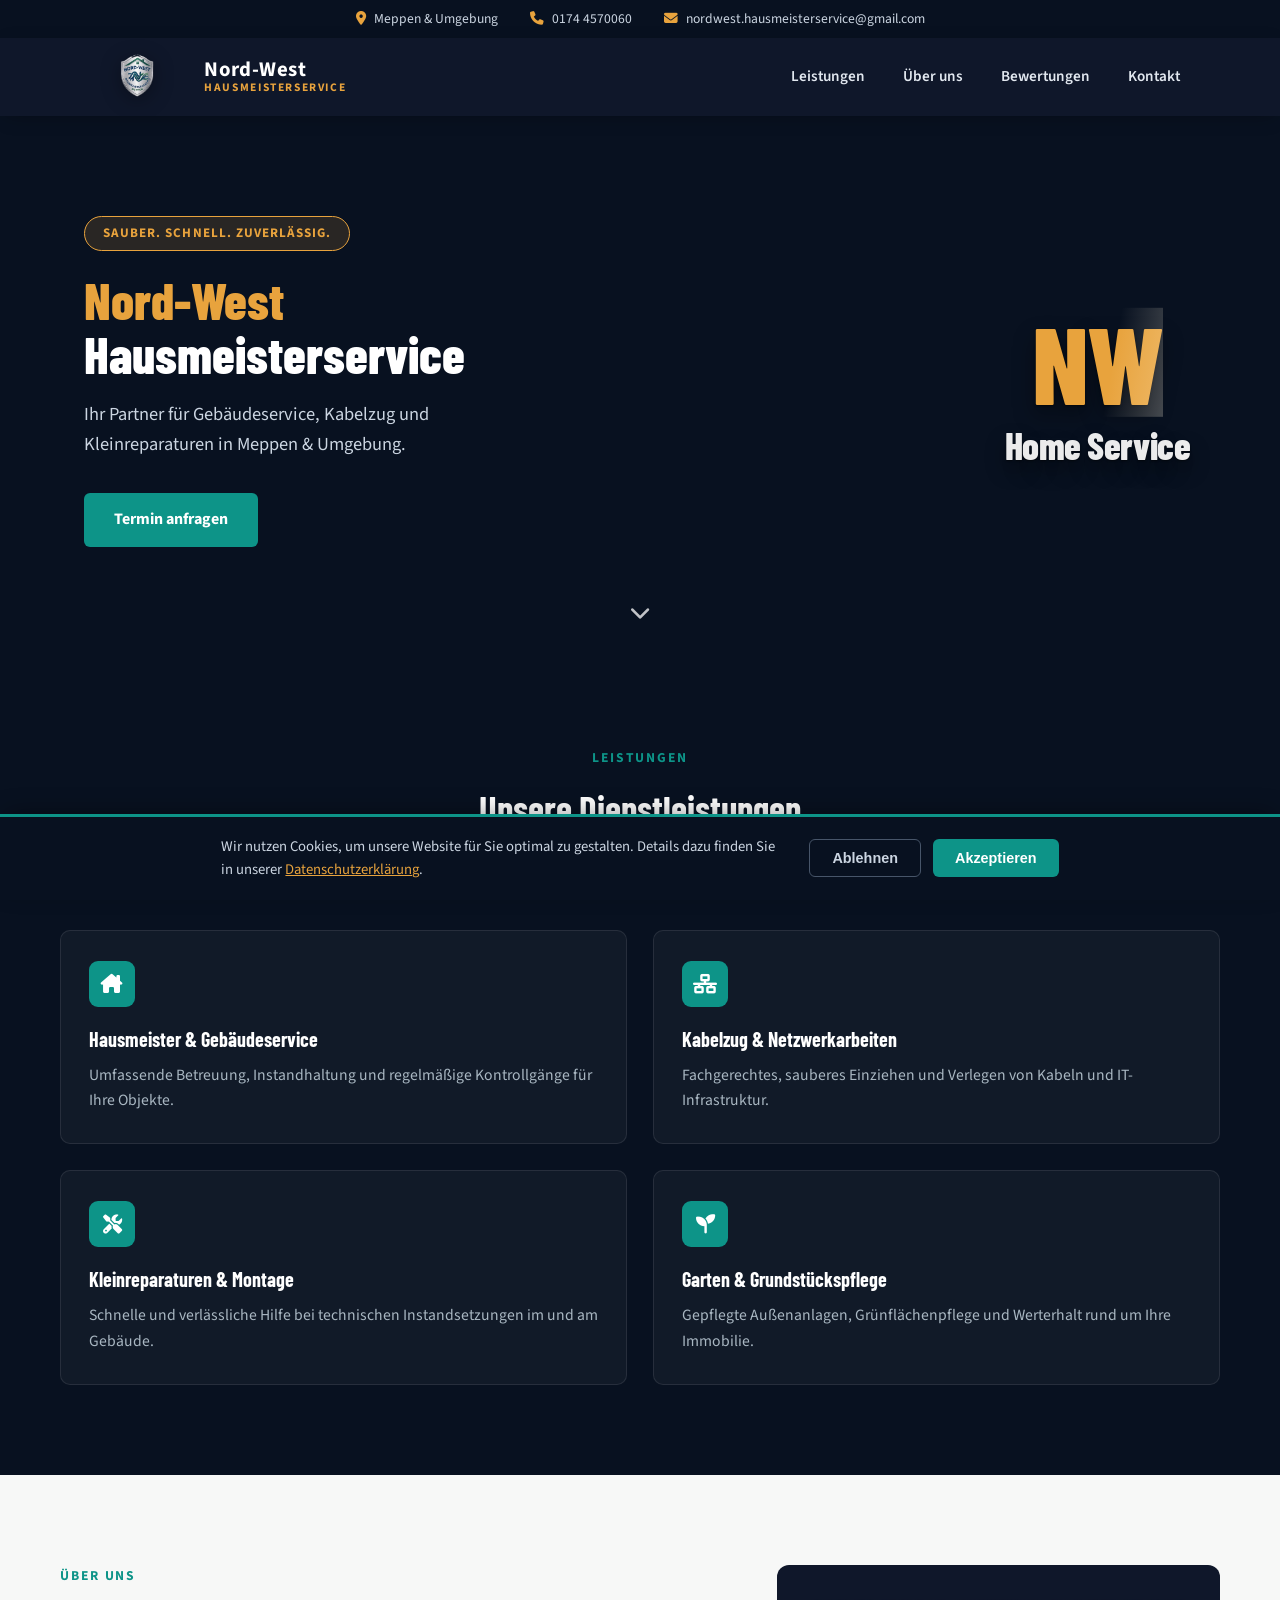
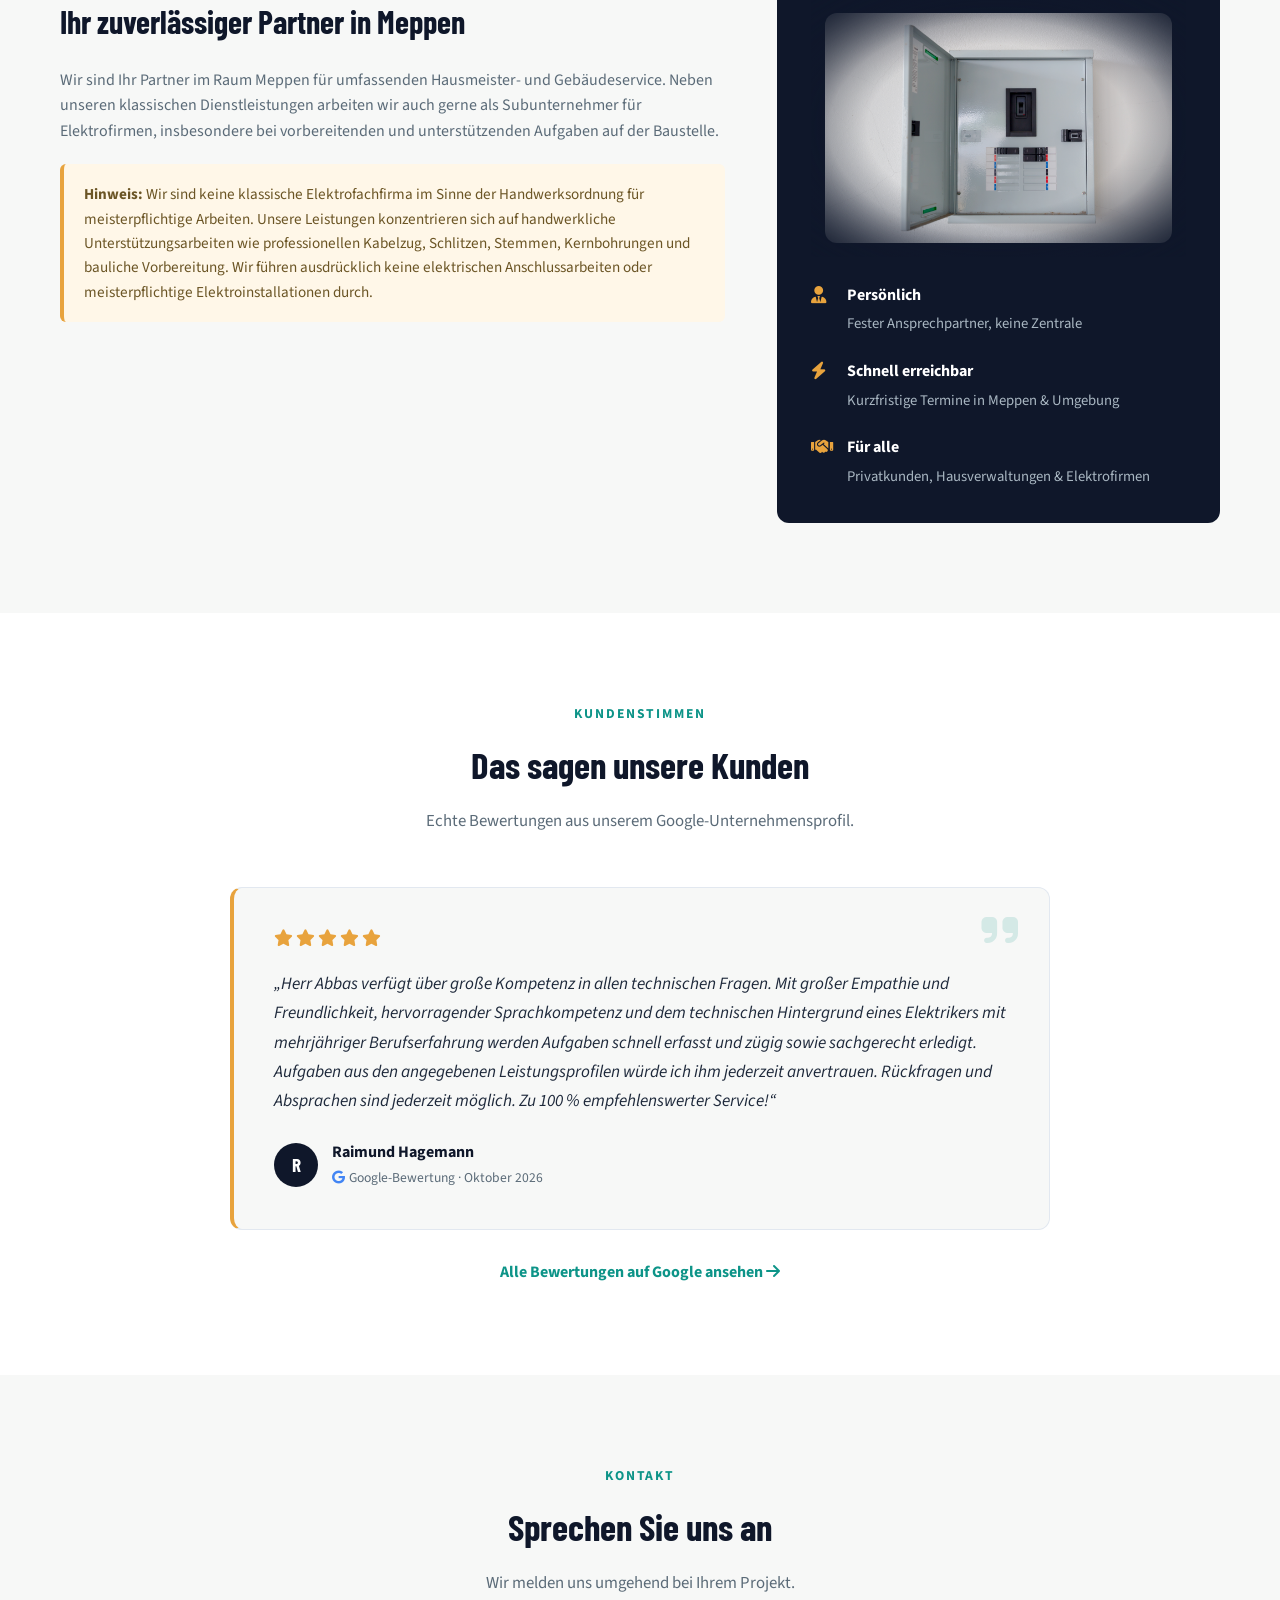
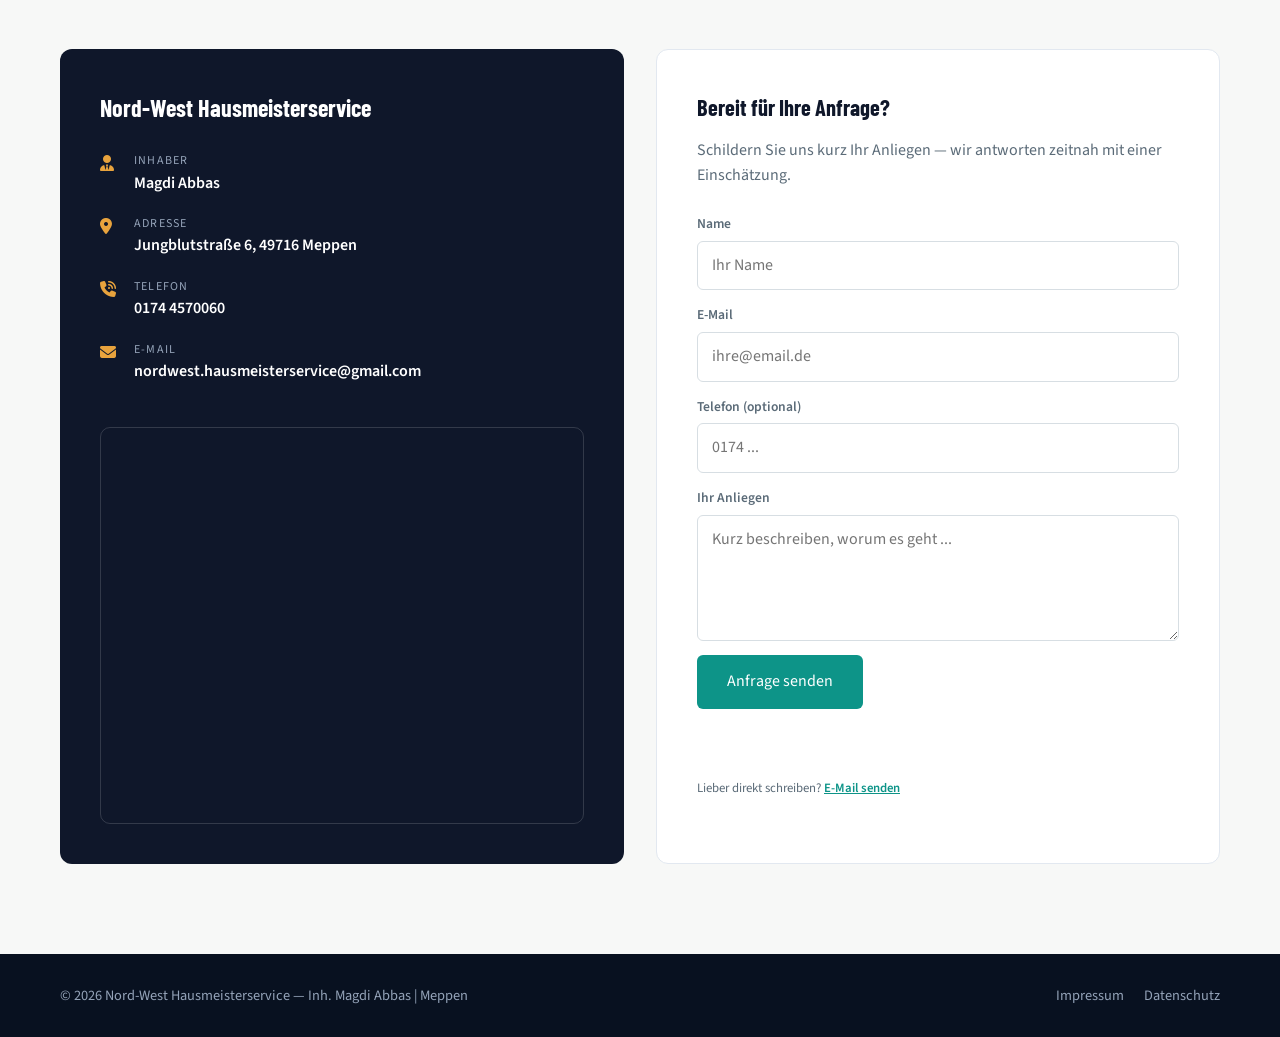
==== index.html @ 17835b9d "Bewertungen-Abschnitt mit Google-Bewertung von Raimund Hagemann" ====
<!DOCTYPE html>
<html lang="de">
<head>
<meta charset="UTF-8">
<meta name="viewport" content="width=device-width, initial-scale=1.0">
<title>Nord-West Hausmeisterservice Meppen</title>
<link rel="preconnect" href="https://fonts.googleapis.com">
<link rel="preconnect" href="https://fonts.gstatic.com" crossorigin>
<link href="https://fonts.googleapis.com/css2?family=Barlow+Condensed:wght@600;700;800&family=Source+Sans+3:wght@400;500;600;700&family=Poppins:wght@700;800;900&display=swap" rel="stylesheet">
<link rel="stylesheet" href="https://cdnjs.cloudflare.com/ajax/libs/font-awesome/6.4.0/css/all.min.css">
<style>
  :root{
    --navy:#0f172a;
    --navy-deep:#081120;
    --teal:#0d9488;
    --teal-dark:#0b6b62;
    --amber:#e8a33d;
    --steel:#cbd5e1;
    --bg:#f7f8f7;
    --paper:#ffffff;
    --ink:#1e293b;
    --ink-soft:#5b6b78;
  }
  *{box-sizing:border-box;margin:0;padding:0;}
  html{scroll-behavior:smooth;}
  body{
    font-family:'Source Sans 3', sans-serif;
    color:var(--ink);
    background:var(--bg);
    line-height:1.6;
  }
  a{color:inherit;}
  h1,h2,h3{font-family:'Barlow Condensed', sans-serif;}

  /* ---- utility bar ---- */
  .util-bar{
    background:var(--navy-deep);color:#cbd5e1;
    font-size:.85rem;
  }
  .util-wrap{
    max-width:1160px;margin:0 auto;padding:8px 24px;
    display:flex;justify-content:center;gap:32px;flex-wrap:wrap;
  }
  .util-wrap span{display:flex;align-items:center;gap:8px;}
  .util-wrap i{color:var(--amber);}

  /* ---- header ---- */
  header{
    position:sticky;top:0;z-index:100;
    background:var(--navy);
    box-shadow:0 4px 18px -6px rgba(0,0,0,.35);
  }
  .nav-wrap{
    max-width:1160px;margin:0 auto;padding:10px 24px;
    display:flex;align-items:center;justify-content:space-between;gap:20px;
  }
  .brand{display:flex;align-items:center;gap:14px;text-decoration:none;perspective:400px;}
  .brand img{
    height:58px;width:auto;
    transition:transform .35s ease, filter .35s ease;
    filter:drop-shadow(0 4px 10px rgba(0,0,0,.35));
  }
  .brand:hover img{
    transform:rotateY(-18deg) rotateX(6deg) scale(1.06);
    filter:drop-shadow(4px 10px 14px rgba(0,0,0,.45));
  }
  @media (prefers-reduced-motion: reduce){
    .brand:hover img{ transform:none; }
  }
  .brand-title{
    font-size:1.3rem;font-weight:700;color:#fff;letter-spacing:.02em;line-height:1.1;
  }
  .brand-title small{display:block;font-size:.72rem;color:var(--amber);font-weight:700;letter-spacing:.14em;text-transform:uppercase;}
  nav ul{list-style:none;display:flex;gap:6px;}
  nav a{
    font-size:.95rem;font-weight:600;color:#e2e8f0;text-decoration:none;
    padding:9px 16px;border-radius:6px;transition:background .15s ease,color .15s ease;
  }
  nav a:hover{background:rgba(255,255,255,.08);color:var(--amber);}
  .nav-cta{
    background:var(--teal);color:#fff;padding:10px 20px;border-radius:6px;
    font-weight:700;font-size:.9rem;text-decoration:none;white-space:nowrap;
  }
  .nav-cta:hover{background:var(--teal-dark);}
  @media (max-width:820px){ nav ul{display:none;} }

  /* ---- hero ---- */
  .hero{
    position:relative;overflow:hidden;
    color:#fff;
  }
  .hero-bg{position:absolute;inset:0;z-index:0;background:var(--navy-deep);overflow:hidden;}
  .hero-bg img{
    position:absolute;inset:0;width:100%;height:100%;object-fit:cover;
    opacity:0;animation:heroFade 18s infinite ease-in-out, heroZoom 18s infinite ease-in-out;
    filter:saturate(1.05) brightness(.8);
  }
  .hero-bg img:nth-child(1){animation-delay:0s,0s; transform-origin:50% 50%;}
  .hero-bg img:nth-child(2){animation-delay:-6s,-6s; transform-origin:75% 30%;}
  .hero-bg img:nth-child(3){animation-delay:-12s,-12s; transform-origin:25% 70%;}
  @keyframes heroFade{
    0%{opacity:0;}
    6%{opacity:1;}
    32%{opacity:1;}
    40%{opacity:0;}
    100%{opacity:0;}
  }
  @keyframes heroZoom{
    0%{transform:scale(1);}
    100%{transform:scale(1.12);}
  }
  @media (prefers-reduced-motion: reduce){
    .hero-bg img{animation:heroFade 18s infinite ease-in-out;}
  }
  .hero-overlay{
    position:absolute;inset:0;z-index:1;
    background:transparent;
  }


  /* ---- hero decoration: NW / Home Service as solid, always-legible
     glass lettering -- the "glass" reads through a light reflection that
     travels across each word (like sunlight crossing an engraved pane),
     not through transparency of the letters themselves. Motion is a
     gentle sway/float, never a rotation past front-on, so it never goes
     edge-on and unreadable. No panel behind it -- it floats free. ---- */
  .hero-mono{
    position:absolute; z-index:1;
    top:50%; right:7%;
    transform:translateY(-50%);
    pointer-events:none;
    display:flex; flex-direction:column; align-items:center; gap:10px;
    perspective:800px;
  }
  .glass-word{
    position:relative; display:inline-block;
    font-family:'Barlow Condensed', sans-serif; font-weight:800;
    line-height:1; letter-spacing:-.01em;
    animation:heroSway 6.5s ease-in-out infinite;
  }
  .glass-word .base{
    display:block; color:rgba(255,255,255,.92);
    text-shadow:
      0 1px 2px rgba(0,0,0,.5),
      0 10px 20px rgba(0,0,0,.4);
  }
  .glass-word .shine{
    position:absolute; inset:0; margin:0;
    background:linear-gradient(100deg,
      transparent 25%, rgba(255,255,255,.15) 42%,
      #fff 50%, rgba(255,255,255,.15) 58%, transparent 75%);
    background-size:260% 100%;
    -webkit-background-clip:text; background-clip:text;
    color:transparent; -webkit-text-fill-color:transparent;
    -webkit-box-decoration-break:clone;
    animation:heroShine 6s ease-in-out infinite;
  }
  @supports not ((-webkit-background-clip:text) or (background-clip:text)){
    .glass-word .shine{ display:none; }
  }
  .nw{ font-size:6.8rem; }
  .nw{ animation-delay:0s; }
  .nw .shine{ animation-delay:.2s; }
  .nw .base{
    color:var(--amber);
    text-shadow:
      0 1px 2px rgba(0,0,0,.55),
      0 10px 22px rgba(0,0,0,.4);
  }
  .nw .shine{
    background:linear-gradient(100deg,
      transparent 25%, rgba(255,244,220,.25) 42%,
      #fff8ec 50%, rgba(255,244,220,.25) 58%, transparent 75%);
    background-size:260% 100%;
  }
  .words{ display:flex; gap:6px; }
  .word-sm{ font-size:2.35rem; }
  .word-sm:nth-of-type(1){ animation-delay:.9s; }
  .word-sm:nth-of-type(1) .shine{ animation-delay:1.1s; }
  .word-sm:nth-of-type(2){ animation-delay:1.5s; }
  .word-sm:nth-of-type(2) .shine{ animation-delay:1.7s; }

  @keyframes heroShine{
    0%   { background-position:150% 0; }
    38%  { background-position:-50% 0; }
    100% { background-position:-50% 0; }
  }
  @keyframes heroSway{
    0%, 100% { transform:rotateY(-46deg); }
    50%      { transform:rotateY(46deg); }
  }
  @media (prefers-reduced-motion: reduce){
    .glass-word{ animation:none; }
    .glass-word .shine{ animation:none; background-position:20% 0; }
  }
  @media (max-width: 1000px){
    .hero-mono{
      position:static; transform:none;
      width:100%; padding-top:32px;
    }
    .nw{ font-size:3.6rem; }
    .word-sm{ font-size:1.5rem; }
  }
  .hero-wrap{
    max-width:1160px;margin:0 auto;padding:100px 24px 110px;
    position:relative;z-index:2;
  }
  .tagline{
    display:inline-block;background:rgba(232,163,61,.15);border:1px solid var(--amber);
    color:var(--amber);padding:6px 18px;border-radius:30px;
    font-weight:700;font-size:.82rem;letter-spacing:.08em;text-transform:uppercase;margin-bottom:22px;
  }
  .hero h1{
    font-size:3.2rem;font-weight:800;line-height:1.05;max-width:16ch;margin-bottom:20px;
  }
  .hero h1 span{color:var(--amber);}
  .hero p{
    font-size:1.15rem;color:#cbd5e1;max-width:46ch;margin-bottom:34px;
  }
  .btn{
    display:inline-block;padding:14px 30px;border-radius:6px;font-weight:700;
    text-decoration:none;font-size:1rem;background:var(--teal);color:#fff;
    transition:transform .15s ease, background .15s ease;
  }
  .btn:hover{background:var(--teal-dark);transform:translateY(-1px);}

  /* ---- hero entrance animation ---- */
  @keyframes heroFadeUp{
    from{opacity:0; transform:translateY(18px);}
    to{opacity:1; transform:translateY(0);}
  }
  .hero-wrap .tagline{animation:heroFadeUp .7s ease both;}
  .hero-wrap h1{animation:heroFadeUp .7s .12s ease both;}
  .hero-wrap p{animation:heroFadeUp .7s .24s ease both;}
  .hero-wrap .btn{animation:heroFadeUp .7s .36s ease both;}

  /* ---- hero scroll cue ---- */
  .scroll-cue{
    position:absolute; left:50%; bottom:26px; transform:translateX(-50%);
    z-index:2; color:#fff; opacity:.75; font-size:1.3rem;
    animation:heroScrollBounce 2.2s ease-in-out infinite;
  }
  .scroll-cue:hover{opacity:1;}
  @keyframes heroScrollBounce{
    0%,100%{transform:translate(-50%,0);}
    50%{transform:translate(-50%,8px);}
  }
  @media (prefers-reduced-motion: reduce){
    .hero-wrap .tagline, .hero-wrap h1, .hero-wrap p, .hero-wrap .btn{animation:none;}
    .scroll-cue{animation:none;}
  }

  /* ---- section shell ---- */
  section{padding:90px 24px;}
  .section-wrap{max-width:1160px;margin:0 auto;}
  .section-head{max-width:640px;margin:0 auto 52px;text-align:center;}
  .kicker{color:var(--teal);font-weight:700;font-size:.85rem;letter-spacing:.14em;text-transform:uppercase;margin-bottom:10px;}
  .section-head h2{font-size:2.3rem;font-weight:700;color:var(--navy);}
  .section-head p{color:var(--ink-soft);margin-top:14px;font-size:1.05rem;}

  /* ---- services ---- */
  .services{background:var(--navy-deep);color:#fff;}
  .services .section-head h2{color:#fff;}
  .services .section-head p{color:#a9b7c2;}
  .services-grid{display:grid;grid-template-columns:repeat(2,1fr);gap:26px;}
  @media (max-width:760px){.services-grid{grid-template-columns:1fr;}}
  .service-card{
    background:rgba(255,255,255,.04);border:1px solid rgba(255,255,255,.09);
    border-radius:10px;padding:30px 28px;
    transition:transform .18s ease, background .18s ease;
  }
  .service-card:hover{transform:translateY(-3px);background:rgba(255,255,255,.07);}
  .service-card .icon{
    width:46px;height:46px;border-radius:9px;background:var(--teal);
    display:flex;align-items:center;justify-content:center;color:#fff;font-size:1.2rem;margin-bottom:16px;
  }
  .service-card h3{font-size:1.25rem;font-weight:700;margin-bottom:8px;color:#fff;}
  .service-card p{color:#a9b7c2;font-size:.98rem;}

  /* ---- about ---- */
  .about-wrap{
    display:grid;grid-template-columns:1.2fr .8fr;gap:52px;align-items:start;
  }
  @media (max-width:820px){.about-wrap{grid-template-columns:1fr;}}
  .about-wrap h2{font-size:2rem;color:var(--navy);font-weight:700;margin-bottom:20px;}
  .about-wrap p{color:var(--ink-soft);margin-bottom:16px;}
  .about-wrap .note{
    background:#fff7e8;border-left:4px solid var(--amber);border-radius:6px;
    padding:18px 20px;font-size:.95rem;color:#6b5525;margin-top:20px;
  }
  .about-side{
    background:var(--navy);color:#fff;border-radius:12px;padding:34px;
  }
  .about-video-wrap{
    position:relative;overflow:hidden;margin-bottom:26px;
    padding:14px;
    -webkit-mask-image:radial-gradient(ellipse 78% 72% at center, black 58%, transparent 100%);
    mask-image:radial-gradient(ellipse 78% 72% at center, black 58%, transparent 100%);
  }
  .about-video-wrap video{
    display:block;width:100%;height:auto;max-height:420px;object-fit:cover;
    filter:saturate(1.05) brightness(.92);
    border-radius:12px;
  }
  .about-video-wrap::after{
    content:"";position:absolute;inset:0;
    background:radial-gradient(ellipse 78% 72% at center, transparent 45%, var(--navy) 100%);
    pointer-events:none;
  }
  .about-side .row{display:flex;gap:14px;margin-bottom:22px;align-items:flex-start;}
  .about-side .row:last-child{margin-bottom:0;}
  .about-side .row i{color:var(--amber);font-size:1.1rem;margin-top:3px;width:22px;}
  .about-side .row strong{display:block;color:#fff;margin-bottom:3px;}
  .about-side .row span{color:#a9b7c2;font-size:.92rem;}


  /* ---- reviews ---- */
  .reviews{background:#fff;}
  .review-card{
    max-width:820px;margin:0 auto;background:var(--bg);border:1px solid #e2e8f0;
    border-left:4px solid var(--amber);border-radius:12px;padding:38px 40px;position:relative;
  }
  .review-card .quote-mark{position:absolute;top:22px;right:30px;font-size:2.6rem;color:rgba(13,148,136,.15);}
  .review-stars{color:var(--amber);font-size:1.05rem;letter-spacing:3px;margin-bottom:16px;}
  .review-card blockquote{margin:0;color:var(--ink);font-size:1.08rem;line-height:1.7;font-style:italic;}
  .review-meta{display:flex;align-items:center;gap:14px;margin-top:24px;}
  .review-avatar{
    width:44px;height:44px;border-radius:50%;background:var(--navy);color:#fff;
    display:flex;align-items:center;justify-content:center;font-weight:700;font-family:'Barlow Condensed',sans-serif;font-size:1.2rem;
  }
  .review-meta strong{display:block;color:var(--navy);}
  .review-meta span{font-size:.85rem;color:var(--ink-soft);}
  .review-meta span i{color:#4285f4;margin-right:4px;}
  .reviews-more{text-align:center;margin-top:30px;}
  .reviews-more a{color:var(--teal);font-weight:700;text-decoration:none;}
  .reviews-more a:hover{color:var(--teal-dark);text-decoration:underline;}
  @media (max-width:600px){.review-card{padding:28px 22px;}.review-card blockquote{font-size:1rem;}}

  /* ---- contact ---- */
  .contact{background:var(--bg);}
  .contact-wrap{display:grid;grid-template-columns:1fr 1fr;gap:32px;}
  @media (max-width:820px){.contact-wrap{grid-template-columns:1fr;}}
  .contact-card{background:var(--navy);color:#fff;border-radius:12px;padding:40px;display:flex;flex-direction:column;}
  .contact-card h3{font-size:1.5rem;margin-bottom:24px;}
  .contact-map{
    flex:1;min-height:190px;border-radius:10px;overflow:hidden;
    margin-top:24px;border:1px solid rgba(255,255,255,.15);
  }
  .contact-map iframe{display:block;width:100%;height:100%;min-height:190px;}
  .c-row{display:flex;gap:14px;margin-bottom:18px;align-items:flex-start;}
  .c-row i{color:var(--amber);width:20px;margin-top:4px;}
  .c-row span.k{display:block;font-size:.75rem;color:#94a3b8;text-transform:uppercase;letter-spacing:.1em;}
  .c-row a, .c-row p{color:#fff;text-decoration:none;font-weight:600;}
  .c-row a:hover{color:var(--amber);}
  .cta-card{
    background:#fff;border:1px solid #e2e8f0;border-radius:12px;padding:40px;
    display:flex;flex-direction:column;justify-content:center;
  }
  .cta-card h3{color:var(--navy);font-size:1.4rem;margin-bottom:12px;}
  .cta-card p{color:var(--ink-soft);margin-bottom:24px;}
  .cta-card .btn{align-self:flex-start;}

  /* ---- contact form ---- */
  .cta-card form{display:flex;flex-direction:column;gap:14px;}
  .hp-field{position:absolute;left:-9999px;top:auto;width:1px;height:1px;overflow:hidden;}
  .form-row{display:flex;flex-direction:column;gap:6px;}
  .form-row label{font-size:.85rem;font-weight:600;color:var(--ink-soft);}
  .form-row input,.form-row textarea{
    font:inherit;padding:11px 14px;border:1px solid #d7dee3;border-radius:6px;
    background:#fff;color:var(--ink);resize:vertical;
    transition:border-color .15s ease, box-shadow .15s ease;
  }
  .form-row input:focus,.form-row textarea:focus{
    outline:none;border-color:var(--teal);box-shadow:0 0 0 3px rgba(13,148,136,.15);
  }
  .form-row input:invalid:not(:placeholder-shown),
  .form-row textarea:invalid:not(:placeholder-shown){
    border-color:#c96a4f;
  }
  .cta-card button.btn{border:none;cursor:pointer;font:inherit;align-self:flex-start;}
  .cf-status{font-size:.9rem;min-height:1.2em;margin:0;}
  .cf-status.ok{color:var(--teal-dark);font-weight:600;}
  .cf-status.err{color:#b5453a;font-weight:600;}

  footer{background:var(--navy-deep);color:#94a3b8;padding:30px 24px;}
  .footer-wrap{
    max-width:1160px;margin:0 auto;display:flex;justify-content:space-between;
    align-items:center;flex-wrap:wrap;gap:14px;font-size:.9rem;
  }
  .footer-links{display:flex;gap:20px;}
  .footer-links a{color:#94a3b8;text-decoration:none;}
  .footer-links a:hover{color:var(--amber);}

  /* ---- cookie banner ---- */
  #cookie-banner{
    position:fixed;bottom:0;left:0;width:100%;
    background:var(--navy-deep);color:#fff;
    padding:18px 24px;box-sizing:border-box;
    display:flex;justify-content:center;align-items:center;gap:28px;flex-wrap:wrap;
    box-shadow:0 -6px 24px -6px rgba(0,0,0,.4);
    border-top:3px solid var(--teal);
    z-index:9999;
  }
  #cookie-banner p{margin:0;font-size:.92rem;max-width:560px;color:#cbd5e1;}
  #cookie-banner p a{color:var(--amber);}
  .cookie-buttons{display:flex;gap:12px;flex-shrink:0;}
  .cookie-btn{padding:10px 22px;border:none;border-radius:6px;cursor:pointer;font-weight:700;font-size:.9rem;transition:background .15s ease;}
  #cookie-accept{background:var(--teal);color:#fff;}
  #cookie-accept:hover{background:var(--teal-dark);}
  #cookie-decline{background:transparent;color:#cbd5e1;border:1px solid #475569;}
  #cookie-decline:hover{background:rgba(255,255,255,.08);}
</style>
</head>
<body>

<div class="util-bar">
  <div class="util-wrap">
    <span><i class="fa-solid fa-location-dot"></i> Meppen &amp; Umgebung</span>
    <span><i class="fa-solid fa-phone"></i> 0174 4570060</span>
    <span><i class="fa-solid fa-envelope"></i> nordwest.hausmeisterservice@gmail.com</span>
  </div>
</div>

<header>
  <div class="nav-wrap">
    <a class="brand" href="#">
      <img src="[data-uri]" alt="Nord-West Hausmeisterservice Logo">
      <div class="brand-title">Nord-West<small>Hausmeisterservice</small></div>
    </a>
    <nav>
      <ul>
        <li><a href="#leistungen">Leistungen</a></li>
        <li><a href="#ueber">Über uns</a></li>
        <li><a href="#bewertungen">Bewertungen</a></li>
        <li><a href="#kontakt">Kontakt</a></li>
      </ul>
    </nav>
  </div>
</header>

<div class="hero">
  <div class="hero-bg">
    <img src="pic2.jpg" alt="">
    <img src="pic3.jpg" alt="">
    <img src="slider2.jpg" alt="">
  </div>
  <div class="hero-overlay"></div>
  <div class="hero-mono" aria-hidden="true">
    <span class="glass-word nw">
      <span class="base">NW</span>
      <span class="shine">NW</span>
    </span>
    <div class="words">
      <span class="glass-word word-sm">
        <span class="base">Home</span>
        <span class="shine">Home</span>
      </span>
      <span class="glass-word word-sm">
        <span class="base">Service</span>
        <span class="shine">Service</span>
      </span>
    </div>
  </div>
  <div class="hero-wrap">
    <div class="tagline">Sauber. Schnell. Zuverlässig.</div>
    <h1><span>Nord-West</span> Hausmeisterservice</h1>
    <p>Ihr Partner für Gebäudeservice, Kabelzug und Kleinreparaturen in Meppen &amp; Umgebung.</p>
    <a class="btn" href="#kontakt">Termin anfragen</a>
  </div>
  <a href="#leistungen" class="scroll-cue" aria-label="Nach unten scrollen"><i class="fa-solid fa-chevron-down"></i></a>
</div>

<section class="services" id="leistungen">
  <div class="section-wrap">
    <div class="section-head">
      <div class="kicker">Leistungen</div>
      <h2>Unsere Dienstleistungen</h2>
      <p>Verlässliche Unterstützung rund um Gebäude, Technik und Außenanlagen.</p>
    </div>
    <div class="services-grid">
      <div class="service-card">
        <div class="icon"><i class="fa-solid fa-house-chimney"></i></div>
        <h3>Hausmeister &amp; Gebäudeservice</h3>
        <p>Umfassende Betreuung, Instandhaltung und regelmäßige Kontrollgänge für Ihre Objekte.</p>
      </div>
      <div class="service-card">
        <div class="icon"><i class="fa-solid fa-network-wired"></i></div>
        <h3>Kabelzug &amp; Netzwerkarbeiten</h3>
        <p>Fachgerechtes, sauberes Einziehen und Verlegen von Kabeln und IT-Infrastruktur.</p>
      </div>
      <div class="service-card">
        <div class="icon"><i class="fa-solid fa-screwdriver-wrench"></i></div>
        <h3>Kleinreparaturen &amp; Montage</h3>
        <p>Schnelle und verlässliche Hilfe bei technischen Instandsetzungen im und am Gebäude.</p>
      </div>
      <div class="service-card">
        <div class="icon"><i class="fa-solid fa-seedling"></i></div>
        <h3>Garten &amp; Grundstückspflege</h3>
        <p>Gepflegte Außenanlagen, Grünflächenpflege und Werterhalt rund um Ihre Immobilie.</p>
      </div>
    </div>
  </div>
</section>

<section id="ueber">
  <div class="section-wrap">
    <div class="about-wrap">
      <div>
        <div class="kicker">Über uns</div>
        <h2>Ihr zuverlässiger Partner in Meppen</h2>
        <p>Wir sind Ihr Partner im Raum Meppen für umfassenden Hausmeister- und Gebäudeservice. Neben unseren klassischen Dienstleistungen arbeiten wir auch gerne als Subunternehmer für Elektrofirmen, insbesondere bei vorbereitenden und unterstützenden Aufgaben auf der Baustelle.</p>
        <div class="note">
          <strong>Hinweis:</strong> Wir sind keine klassische Elektrofachfirma im Sinne der Handwerksordnung für meisterpflichtige Arbeiten. Unsere Leistungen konzentrieren sich auf handwerkliche Unterstützungsarbeiten wie professionellen Kabelzug, Schlitzen, Stemmen, Kernbohrungen und bauliche Vorbereitung. Wir führen ausdrücklich keine elektrischen Anschlussarbeiten oder meisterpflichtige Elektroinstallationen durch.
        </div>
      </div>
      <div class="about-side">
        <div class="about-video-wrap">
          <video autoplay muted loop playsinline poster="pic2.jpg">
            <source src="picture2.mp4" type="video/mp4">
          </video>
        </div>
        <div class="row"><i class="fa-solid fa-user-tie"></i><div><strong>Persönlich</strong><span>Fester Ansprechpartner, keine Zentrale</span></div></div>
        <div class="row"><i class="fa-solid fa-bolt"></i><div><strong>Schnell erreichbar</strong><span>Kurzfristige Termine in Meppen &amp; Umgebung</span></div></div>
        <div class="row"><i class="fa-solid fa-handshake"></i><div><strong>Für alle</strong><span>Privatkunden, Hausverwaltungen &amp; Elektrofirmen</span></div></div>
      </div>
    </div>
  </div>
</section>

<section class="reviews" id="bewertungen">
  <div class="section-wrap">
    <div class="section-head">
      <div class="kicker">Kundenstimmen</div>
      <h2>Das sagen unsere Kunden</h2>
      <p>Echte Bewertungen aus unserem Google-Unternehmensprofil.</p>
    </div>
    <div class="review-card">
      <i class="fa-solid fa-quote-right quote-mark" aria-hidden="true"></i>
      <div class="review-stars" aria-label="5 von 5 Sternen">
        <i class="fa-solid fa-star"></i><i class="fa-solid fa-star"></i><i class="fa-solid fa-star"></i><i class="fa-solid fa-star"></i><i class="fa-solid fa-star"></i>
      </div>
      <blockquote>„Herr Abbas verfügt über große Kompetenz in allen technischen Fragen. Mit großer Empathie und Freundlichkeit, hervorragender Sprachkompetenz und dem technischen Hintergrund eines Elektrikers mit mehrjähriger Berufserfahrung werden Aufgaben schnell erfasst und zügig sowie sachgerecht erledigt. Aufgaben aus den angegebenen Leistungsprofilen würde ich ihm jederzeit anvertrauen. Rückfragen und Absprachen sind jederzeit möglich. Zu 100 % empfehlenswerter Service!“</blockquote>
      <div class="review-meta">
        <div class="review-avatar">R</div>
        <div><strong>Raimund Hagemann</strong><span><i class="fa-brands fa-google"></i>Google-Bewertung · Oktober 2026</span></div>
      </div>
    </div>
    <div class="reviews-more">
      <a href="https://share.google/O6Ea9qy3mqUB1dawO" target="_blank" rel="noopener">Alle Bewertungen auf Google ansehen <i class="fa-solid fa-arrow-right"></i></a>
    </div>
  </div>
</section>

<section class="contact" id="kontakt">
  <div class="section-wrap">
    <div class="section-head">
      <div class="kicker">Kontakt</div>
      <h2>Sprechen Sie uns an</h2>
      <p>Wir melden uns umgehend bei Ihrem Projekt.</p>
    </div>
    <div class="contact-wrap">
      <div class="contact-card">
        <h3>Nord-West Hausmeisterservice</h3>
        <div class="c-row"><i class="fa-solid fa-user-tie"></i><div><span class="k">Inhaber</span><p>Magdi Abbas</p></div></div>
        <div class="c-row"><i class="fa-solid fa-location-dot"></i><div><span class="k">Adresse</span><p>Jungblutstraße 6, 49716 Meppen</p></div></div>
        <div class="c-row"><i class="fa-solid fa-phone-volume"></i><div><span class="k">Telefon</span><a href="tel:+491744570060">0174 4570060</a></div></div>
        <div class="c-row"><i class="fa-solid fa-envelope"></i><div><span class="k">E-Mail</span><a href="mailto:nordwest.hausmeisterservice@gmail.com">nordwest.hausmeisterservice@gmail.com</a></div></div>

        <div class="contact-map">
          <iframe
            src="https://maps.google.com/maps?q=Jungblutstra%C3%9Fe%206%2C%2049716%20Meppen&z=14&output=embed"
            width="100%" height="100%" style="border:0;" loading="lazy"
            referrerpolicy="no-referrer-when-downgrade"
            title="Standort Nord-West Hausmeisterservice, Meppen"></iframe>
        </div>
      </div>
      <div class="cta-card">
        <h3>Bereit für Ihre Anfrage?</h3>
        <p>Schildern Sie uns kurz Ihr Anliegen — wir antworten zeitnah mit einer Einschätzung.</p>
        <form id="contact-form" name="kontakt" method="POST" action="https://api.web3forms.com/submit">
          <input type="hidden" name="access_key" value="3c5cb083-2e64-4fec-8909-c0f82648032a">
          <input type="hidden" name="subject" value="Neue Anfrage über die Website">
          <p class="hp-field"><label>Nicht ausfüllen: <input type="checkbox" name="botcheck" tabindex="-1" autocomplete="off"></label></p>
          <div class="form-row">
            <label for="cf-name">Name</label>
            <input type="text" id="cf-name" name="name" placeholder="Ihr Name" required>
          </div>
          <div class="form-row">
            <label for="cf-email">E-Mail</label>
            <input type="email" id="cf-email" name="email" placeholder="ihre@email.de" required>
          </div>
          <div class="form-row">
            <label for="cf-phone">Telefon (optional)</label>
            <input type="tel" id="cf-phone" name="phone" placeholder="0174 ...">
          </div>
          <div class="form-row">
            <label for="cf-message">Ihr Anliegen</label>
            <textarea id="cf-message" name="message" rows="4" placeholder="Kurz beschreiben, worum es geht ..." required></textarea>
          </div>
          <button type="submit" class="btn">Anfrage senden</button>
          <p id="cf-status" class="cf-status" aria-live="polite"></p>
        </form>
        <p style="font-size:.8rem;color:var(--ink-soft);margin-top:14px;">
          Lieber direkt schreiben? <a href="mailto:nordwest.hausmeisterservice@gmail.com" style="color:var(--teal);font-weight:600;">E-Mail senden</a>
        </p>
      </div>
    </div>
  </div>
</section>

<footer>
  <div class="footer-wrap">
    <div>&copy; 2026 Nord-West Hausmeisterservice — Inh. Magdi Abbas | Meppen</div>
    <div class="footer-links">
      <a href="rechtliches.html#impressum">Impressum</a>
      <a href="rechtliches.html#datenschutz">Datenschutz</a>
    </div>
  </div>
</footer>

<div id="cookie-banner">
  <p>Wir nutzen Cookies, um unsere Website für Sie optimal zu gestalten. Details dazu finden Sie in unserer <a href="rechtliches.html#datenschutz">Datenschutzerklärung</a>.</p>
  <div class="cookie-buttons">
    <button id="cookie-decline" class="cookie-btn" onclick="handleCookies('decline')">Ablehnen</button>
    <button id="cookie-accept" class="cookie-btn" onclick="handleCookies('accept')">Akzeptieren</button>
  </div>
</div>

<script>
  function checkCookieConsent(){
    if(localStorage.getItem('cookieConsent')){
      document.getElementById('cookie-banner').style.display = 'none';
    }
  }
  function handleCookies(choice){
    localStorage.setItem('cookieConsent', choice);
    document.getElementById('cookie-banner').style.display = 'none';
  }
  window.onload = checkCookieConsent;

  (function(){
    var form = document.getElementById('contact-form');
    if(!form) return;
    var btn = form.querySelector('button[type="submit"]');
    var btnLabel = btn.textContent;
    var status = document.getElementById('cf-status');

    function mailtoLink(){
      var name = form.elements['name'].value;
      var email = form.elements['email'].value;
      var phone = form.elements['phone'].value;
      var message = form.elements['message'].value;
      var subject = 'Anfrage über die Website' + (name ? ' – ' + name : '');
      var body = 'Name: ' + name + '\n' +
                 'E-Mail: ' + email + '\n' +
                 'Telefon: ' + (phone || '-') + '\n\n' +
                 'Anliegen:\n' + message;
      return 'mailto:nordwest.hausmeisterservice@gmail.com' +
             '?subject=' + encodeURIComponent(subject) +
             '&body=' + encodeURIComponent(body);
    }

    form.addEventListener('submit', function(e){
      e.preventDefault();
      if(btn.disabled) return;
      btn.disabled = true;
      btn.textContent = 'Wird gesendet …';
      status.textContent = '';
      status.className = 'cf-status';

      fetch('https://api.web3forms.com/submit', {
        method: 'POST',
        headers: {'Accept': 'application/json'},
        body: new FormData(form)
      }).then(function(res){
        return res.json().catch(function(){ return {}; });
      }).then(function(json){
        if(json.success !== true) throw new Error(json.message || 'send failed');
        status.textContent = 'Danke! Ihre Anfrage wurde gesendet — wir melden uns zeitnah.';
        status.className = 'cf-status ok';
        form.reset();
      }).catch(function(){
        status.className = 'cf-status err';
        status.textContent = 'Da ist leider etwas schiefgelaufen. Bitte senden Sie uns Ihre Anfrage direkt per E-Mail: ';
        var link = document.createElement('a');
        link.href = mailtoLink();
        link.textContent = 'E-Mail mit Ihren Angaben öffnen';
        link.style.color = 'inherit';
        link.style.textDecoration = 'underline';
        status.appendChild(link);
      }).then(function(){
        btn.disabled = false;
        btn.textContent = btnLabel;
      });
    });
  })();
</script>

</body>
</html>
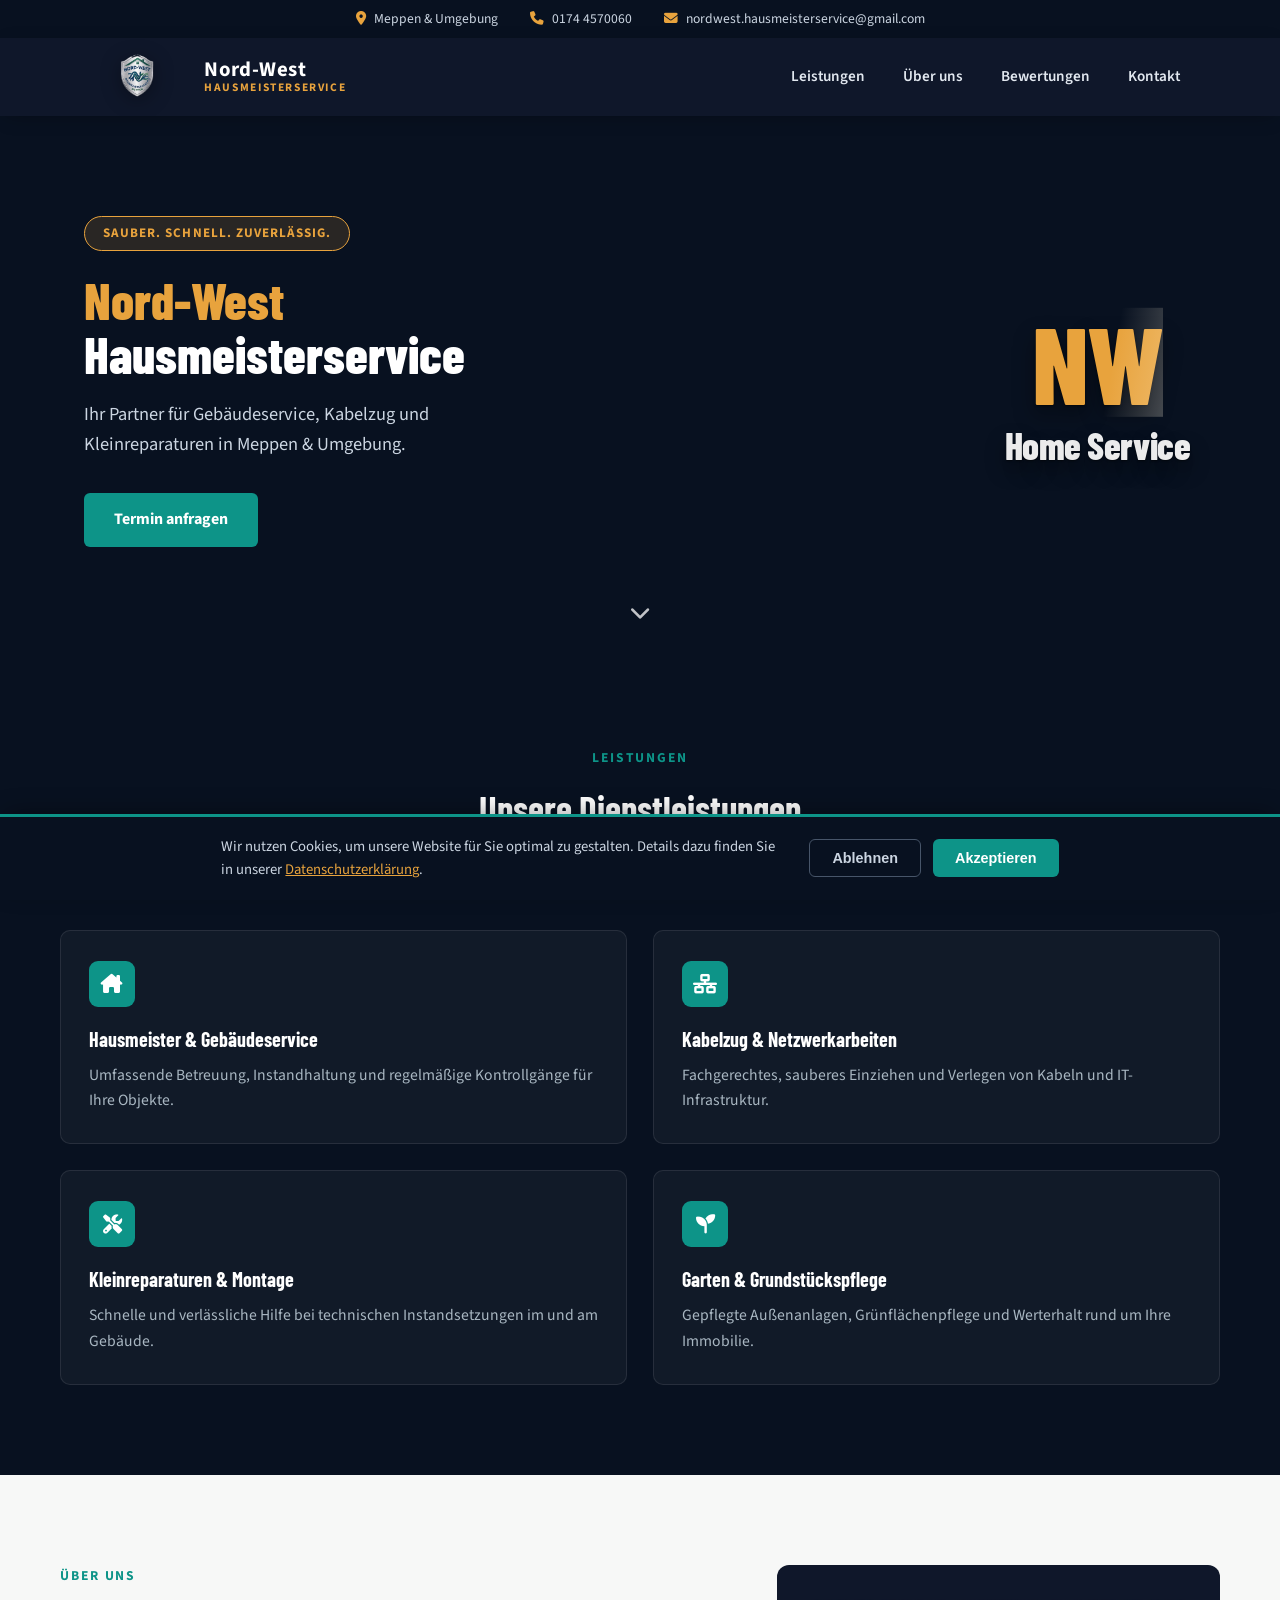
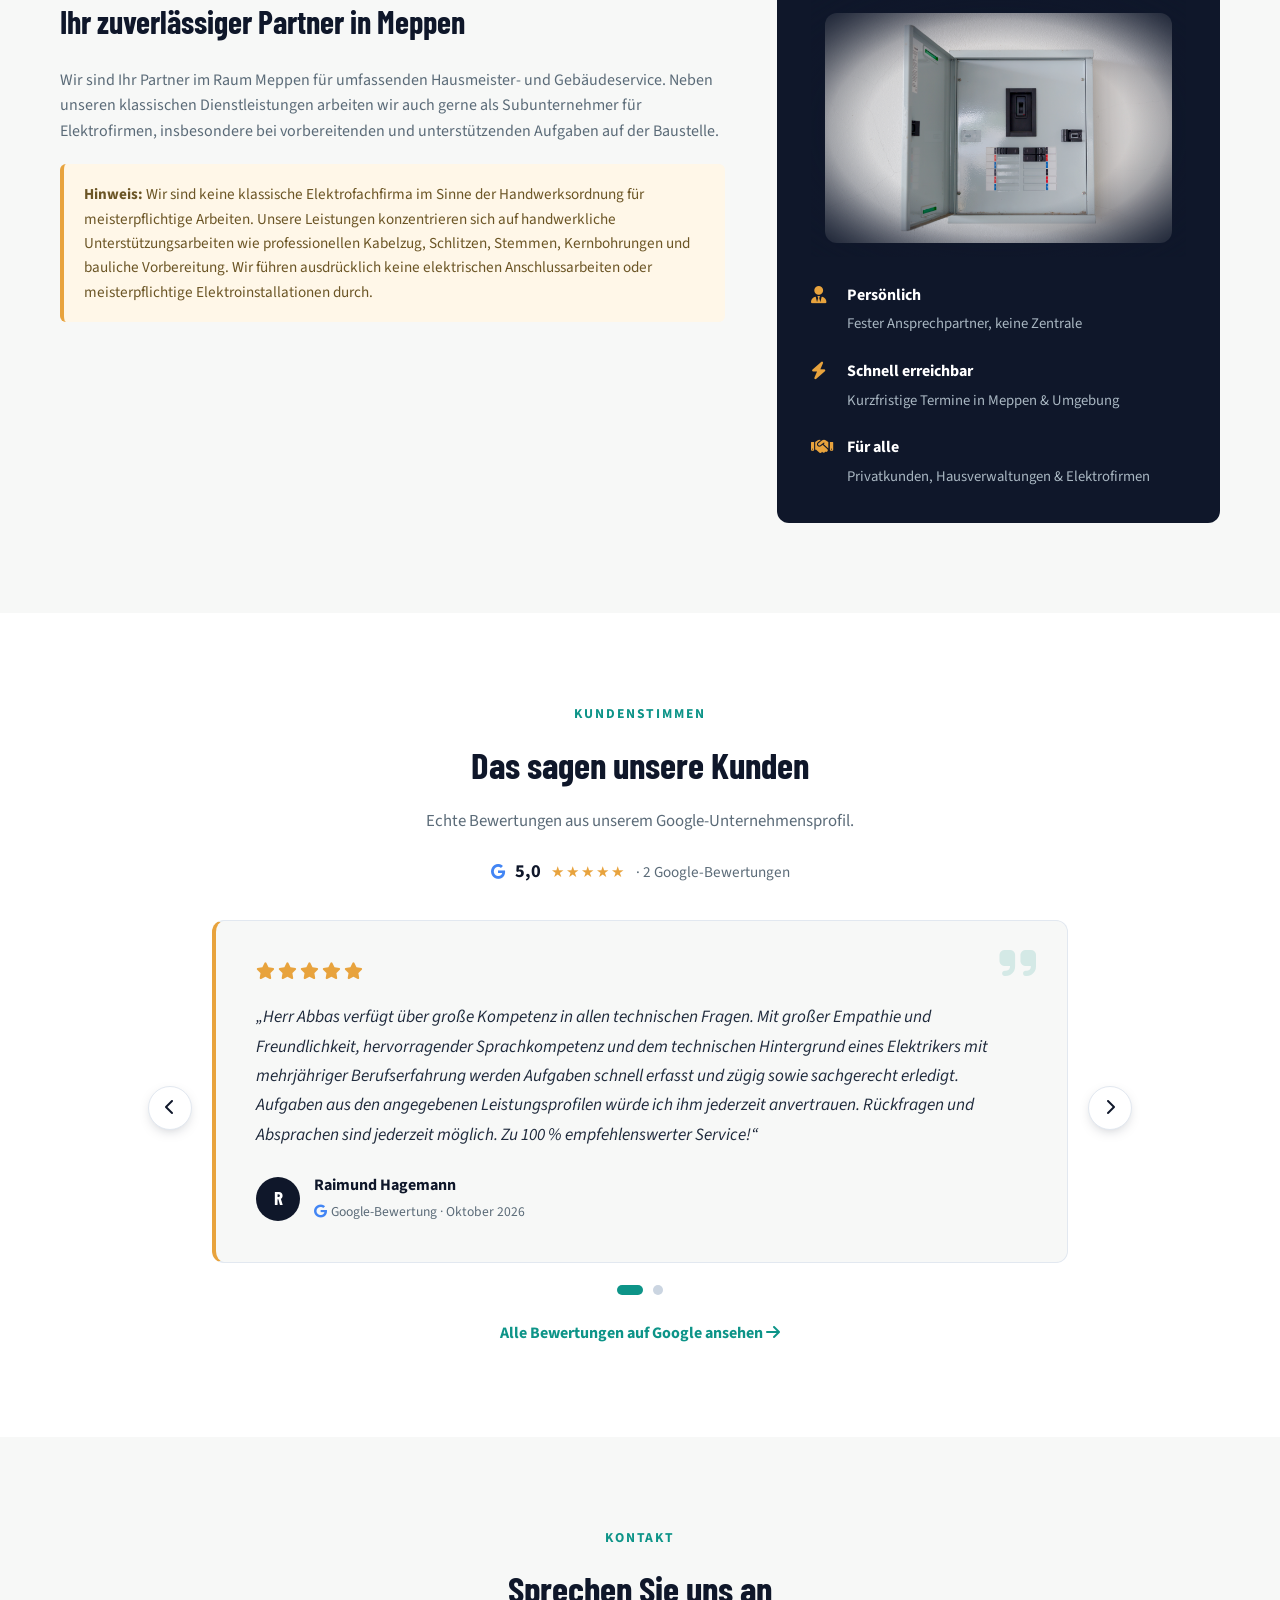
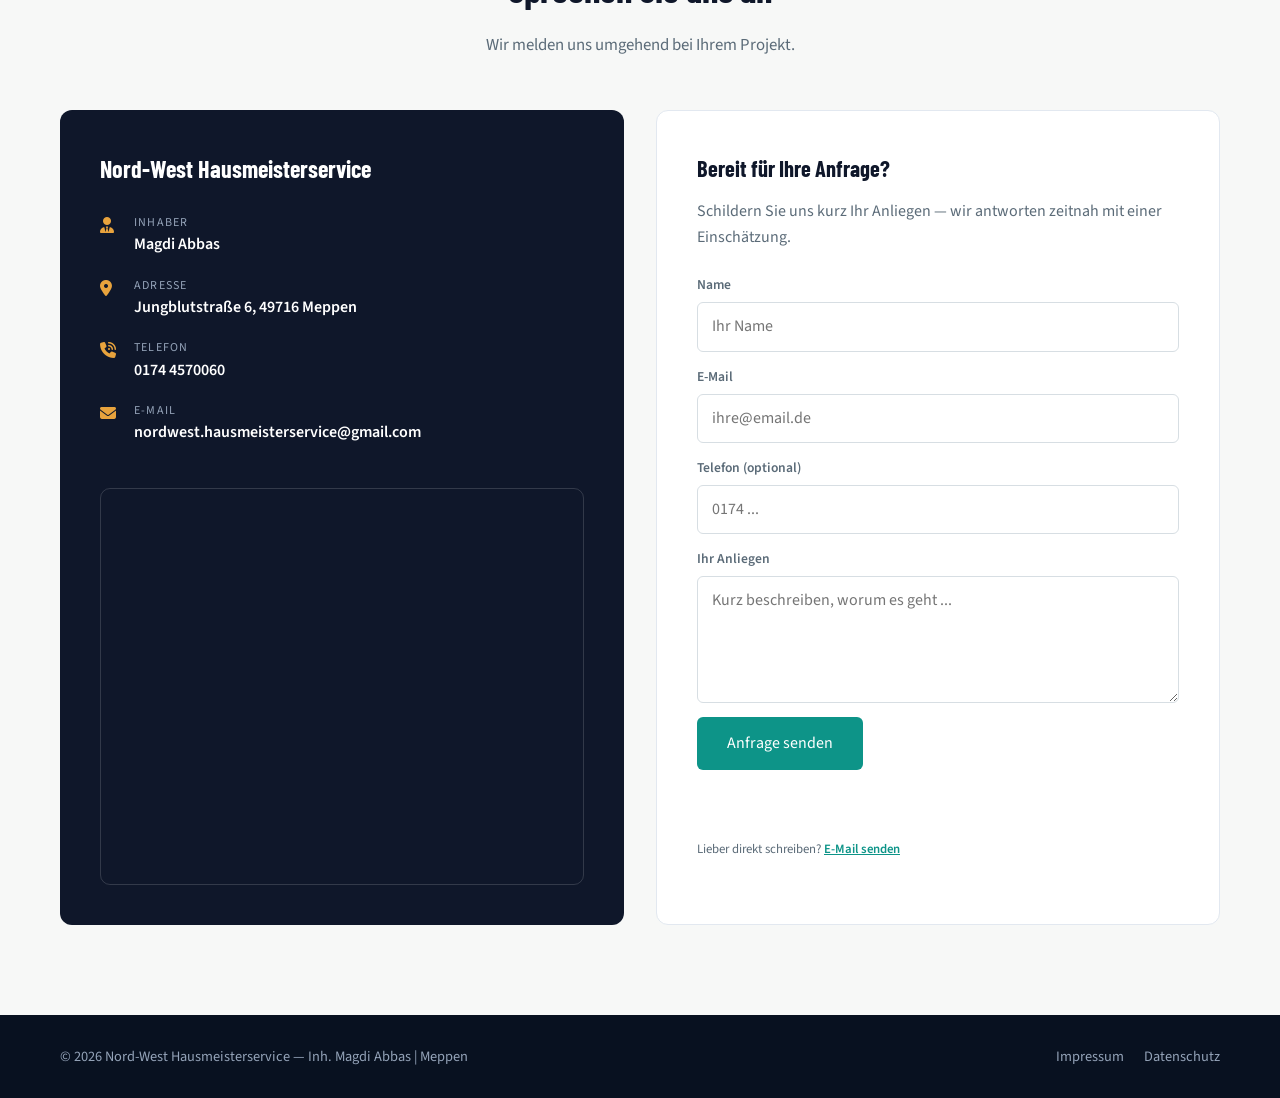
==== commit be21fb41: "Bewertungen als Slider mit beiden Google-Bewertungen" ====
--- a/index.html
+++ b/index.html
@@ -314,27 +314,52 @@
   .about-side .row span{color:#a9b7c2;font-size:.92rem;}
 
 
-  /* ---- reviews ---- */
+  /* ---- reviews slider ---- */
   .reviews{background:#fff;}
+  .reviews-summary{display:flex;align-items:center;justify-content:center;gap:10px;margin:-30px 0 34px;color:var(--ink-soft);font-size:.95rem;}
+  .reviews-summary strong{color:var(--navy);font-size:1.15rem;}
+  .reviews-summary .stars{color:var(--amber);letter-spacing:2px;}
+  .reviews-summary .fa-google{color:#4285f4;}
+  .rv-slider{position:relative;max-width:860px;margin:0 auto;}
+  .rv-viewport{overflow:hidden;border-radius:12px;touch-action:pan-y;}
+  .rv-track{display:flex;transition:transform .5s ease;}
+  .rv-slide{flex:0 0 100%;padding:0 2px;box-sizing:border-box;display:flex;}
   .review-card{
-    max-width:820px;margin:0 auto;background:var(--bg);border:1px solid #e2e8f0;
+    flex:1;background:var(--bg);border:1px solid #e2e8f0;
     border-left:4px solid var(--amber);border-radius:12px;padding:38px 40px;position:relative;
+    display:flex;flex-direction:column;justify-content:center;min-height:300px;box-sizing:border-box;
   }
   .review-card .quote-mark{position:absolute;top:22px;right:30px;font-size:2.6rem;color:rgba(13,148,136,.15);}
   .review-stars{color:var(--amber);font-size:1.05rem;letter-spacing:3px;margin-bottom:16px;}
   .review-card blockquote{margin:0;color:var(--ink);font-size:1.08rem;line-height:1.7;font-style:italic;}
   .review-meta{display:flex;align-items:center;gap:14px;margin-top:24px;}
   .review-avatar{
-    width:44px;height:44px;border-radius:50%;background:var(--navy);color:#fff;
+    width:44px;height:44px;border-radius:50%;background:var(--navy);color:#fff;flex-shrink:0;
     display:flex;align-items:center;justify-content:center;font-weight:700;font-family:'Barlow Condensed',sans-serif;font-size:1.2rem;
   }
+  .review-avatar.alt{background:var(--teal);}
   .review-meta strong{display:block;color:var(--navy);}
   .review-meta span{font-size:.85rem;color:var(--ink-soft);}
   .review-meta span i{color:#4285f4;margin-right:4px;}
-  .reviews-more{text-align:center;margin-top:30px;}
+  .rv-btn{
+    position:absolute;top:50%;transform:translateY(-50%);width:44px;height:44px;border-radius:50%;
+    border:1px solid #e2e8f0;background:#fff;color:var(--navy);cursor:pointer;font-size:1rem;
+    box-shadow:0 4px 14px -6px rgba(15,23,42,.35);transition:background .15s ease,color .15s ease;
+  }
+  .rv-btn:hover{background:var(--teal);color:#fff;border-color:var(--teal);}
+  .rv-prev{left:-62px;} .rv-next{right:-62px;}
+  .rv-dots{display:flex;justify-content:center;gap:10px;margin-top:22px;}
+  .rv-dot{width:10px;height:10px;border-radius:50%;border:none;padding:0;background:#cbd5e1;cursor:pointer;transition:background .2s ease,width .2s ease;}
+  .rv-dot.active{background:var(--teal);width:26px;border-radius:6px;}
+  .reviews-more{text-align:center;margin-top:26px;}
   .reviews-more a{color:var(--teal);font-weight:700;text-decoration:none;}
   .reviews-more a:hover{color:var(--teal-dark);text-decoration:underline;}
-  @media (max-width:600px){.review-card{padding:28px 22px;}.review-card blockquote{font-size:1rem;}}
+  @media (max-width:1000px){
+    .rv-btn{top:auto;bottom:-14px;transform:none;width:38px;height:38px;}
+    .rv-slider{margin-bottom:14px;}
+    .rv-prev{left:0;} .rv-next{right:0;}
+  }
+  @media (max-width:600px){.review-card{padding:28px 22px;min-height:0;}.review-card blockquote{font-size:1rem;}}
 
   /* ---- contact ---- */
   .contact{background:var(--bg);}
@@ -534,21 +559,66 @@
       <h2>Das sagen unsere Kunden</h2>
       <p>Echte Bewertungen aus unserem Google-Unternehmensprofil.</p>
     </div>
-    <div class="review-card">
-      <i class="fa-solid fa-quote-right quote-mark" aria-hidden="true"></i>
-      <div class="review-stars" aria-label="5 von 5 Sternen">
-        <i class="fa-solid fa-star"></i><i class="fa-solid fa-star"></i><i class="fa-solid fa-star"></i><i class="fa-solid fa-star"></i><i class="fa-solid fa-star"></i>
-      </div>
-      <blockquote>„Herr Abbas verfügt über große Kompetenz in allen technischen Fragen. Mit großer Empathie und Freundlichkeit, hervorragender Sprachkompetenz und dem technischen Hintergrund eines Elektrikers mit mehrjähriger Berufserfahrung werden Aufgaben schnell erfasst und zügig sowie sachgerecht erledigt. Aufgaben aus den angegebenen Leistungsprofilen würde ich ihm jederzeit anvertrauen. Rückfragen und Absprachen sind jederzeit möglich. Zu 100 % empfehlenswerter Service!“</blockquote>
-      <div class="review-meta">
-        <div class="review-avatar">R</div>
-        <div><strong>Raimund Hagemann</strong><span><i class="fa-brands fa-google"></i>Google-Bewertung · Oktober 2026</span></div>
-      </div>
+    <div class="reviews-summary">
+      <i class="fa-brands fa-google"></i><strong>5,0</strong><span class="stars">★★★★★</span><span>· 2 Google-Bewertungen</span>
+    </div>
+    <div class="rv-slider" id="rv-slider">
+      <div class="rv-viewport">
+        <div class="rv-track">
+          <div class="rv-slide">
+            <div class="review-card">
+              <i class="fa-solid fa-quote-right quote-mark" aria-hidden="true"></i>
+              <div class="review-stars" aria-label="5 von 5 Sternen"><i class="fa-solid fa-star"></i><i class="fa-solid fa-star"></i><i class="fa-solid fa-star"></i><i class="fa-solid fa-star"></i><i class="fa-solid fa-star"></i></div>
+              <blockquote>„Herr Abbas verfügt über große Kompetenz in allen technischen Fragen. Mit großer Empathie und Freundlichkeit, hervorragender Sprachkompetenz und dem technischen Hintergrund eines Elektrikers mit mehrjähriger Berufserfahrung werden Aufgaben schnell erfasst und zügig sowie sachgerecht erledigt. Aufgaben aus den angegebenen Leistungsprofilen würde ich ihm jederzeit anvertrauen. Rückfragen und Absprachen sind jederzeit möglich. Zu 100 % empfehlenswerter Service!“</blockquote>
+              <div class="review-meta">
+                <div class="review-avatar">R</div>
+                <div><strong>Raimund Hagemann</strong><span><i class="fa-brands fa-google"></i>Google-Bewertung · Oktober 2026</span></div>
+              </div>
+            </div>
+          </div>
+          <div class="rv-slide">
+            <div class="review-card">
+              <i class="fa-solid fa-quote-right quote-mark" aria-hidden="true"></i>
+              <div class="review-stars" aria-label="5 von 5 Sternen"><i class="fa-solid fa-star"></i><i class="fa-solid fa-star"></i><i class="fa-solid fa-star"></i><i class="fa-solid fa-star"></i><i class="fa-solid fa-star"></i></div>
+              <blockquote>„Gute Kundenberatung und sauberer Ausführung der Arbeiten.“</blockquote>
+              <div class="review-meta">
+                <div class="review-avatar alt">S</div>
+                <div><strong>Herr Spiel</strong><span><i class="fa-brands fa-google"></i>Google-Bewertung · September 2026</span></div>
+              </div>
+            </div>
+          </div>
+        </div>
+      </div>
+      <button class="rv-btn rv-prev" type="button" aria-label="Vorherige Bewertung"><i class="fa-solid fa-chevron-left"></i></button>
+      <button class="rv-btn rv-next" type="button" aria-label="Nächste Bewertung"><i class="fa-solid fa-chevron-right"></i></button>
+      <div class="rv-dots"></div>
     </div>
     <div class="reviews-more">
       <a href="https://share.google/O6Ea9qy3mqUB1dawO" target="_blank" rel="noopener">Alle Bewertungen auf Google ansehen <i class="fa-solid fa-arrow-right"></i></a>
     </div>
   </div>
+  <script>
+  (function(){
+    var root=document.getElementById('rv-slider'); if(!root) return;
+    var track=root.querySelector('.rv-track'), slides=root.querySelectorAll('.rv-slide'),
+        dotsWrap=root.querySelector('.rv-dots'), i=0, n=slides.length, timer=null;
+    for(var k=0;k<n;k++){(function(k){var d=document.createElement('button');d.type='button';d.className='rv-dot';
+      d.setAttribute('aria-label','Bewertung '+(k+1));d.onclick=function(){go(k);restart();};dotsWrap.appendChild(d);})(k);}
+    var dots=dotsWrap.children;
+    function go(k){i=(k+n)%n;track.style.transform='translateX(-'+(i*100)+'%)';
+      for(var j=0;j<n;j++) dots[j].classList.toggle('active',j===i);}
+    function restart(){clearInterval(timer);timer=setInterval(function(){go(i+1);},8000);}
+    root.querySelector('.rv-prev').onclick=function(){go(i-1);restart();};
+    root.querySelector('.rv-next').onclick=function(){go(i+1);restart();};
+    root.addEventListener('mouseenter',function(){clearInterval(timer);});
+    root.addEventListener('mouseleave',restart);
+    var x0=null;
+    root.addEventListener('touchstart',function(e){x0=e.touches[0].clientX;clearInterval(timer);},{passive:true});
+    root.addEventListener('touchend',function(e){if(x0===null)return;var dx=e.changedTouches[0].clientX-x0;
+      if(Math.abs(dx)>40) go(dx<0?i+1:i-1); x0=null; restart();});
+    go(0); restart();
+  })();
+  </script>
 </section>
 
 <section class="contact" id="kontakt">
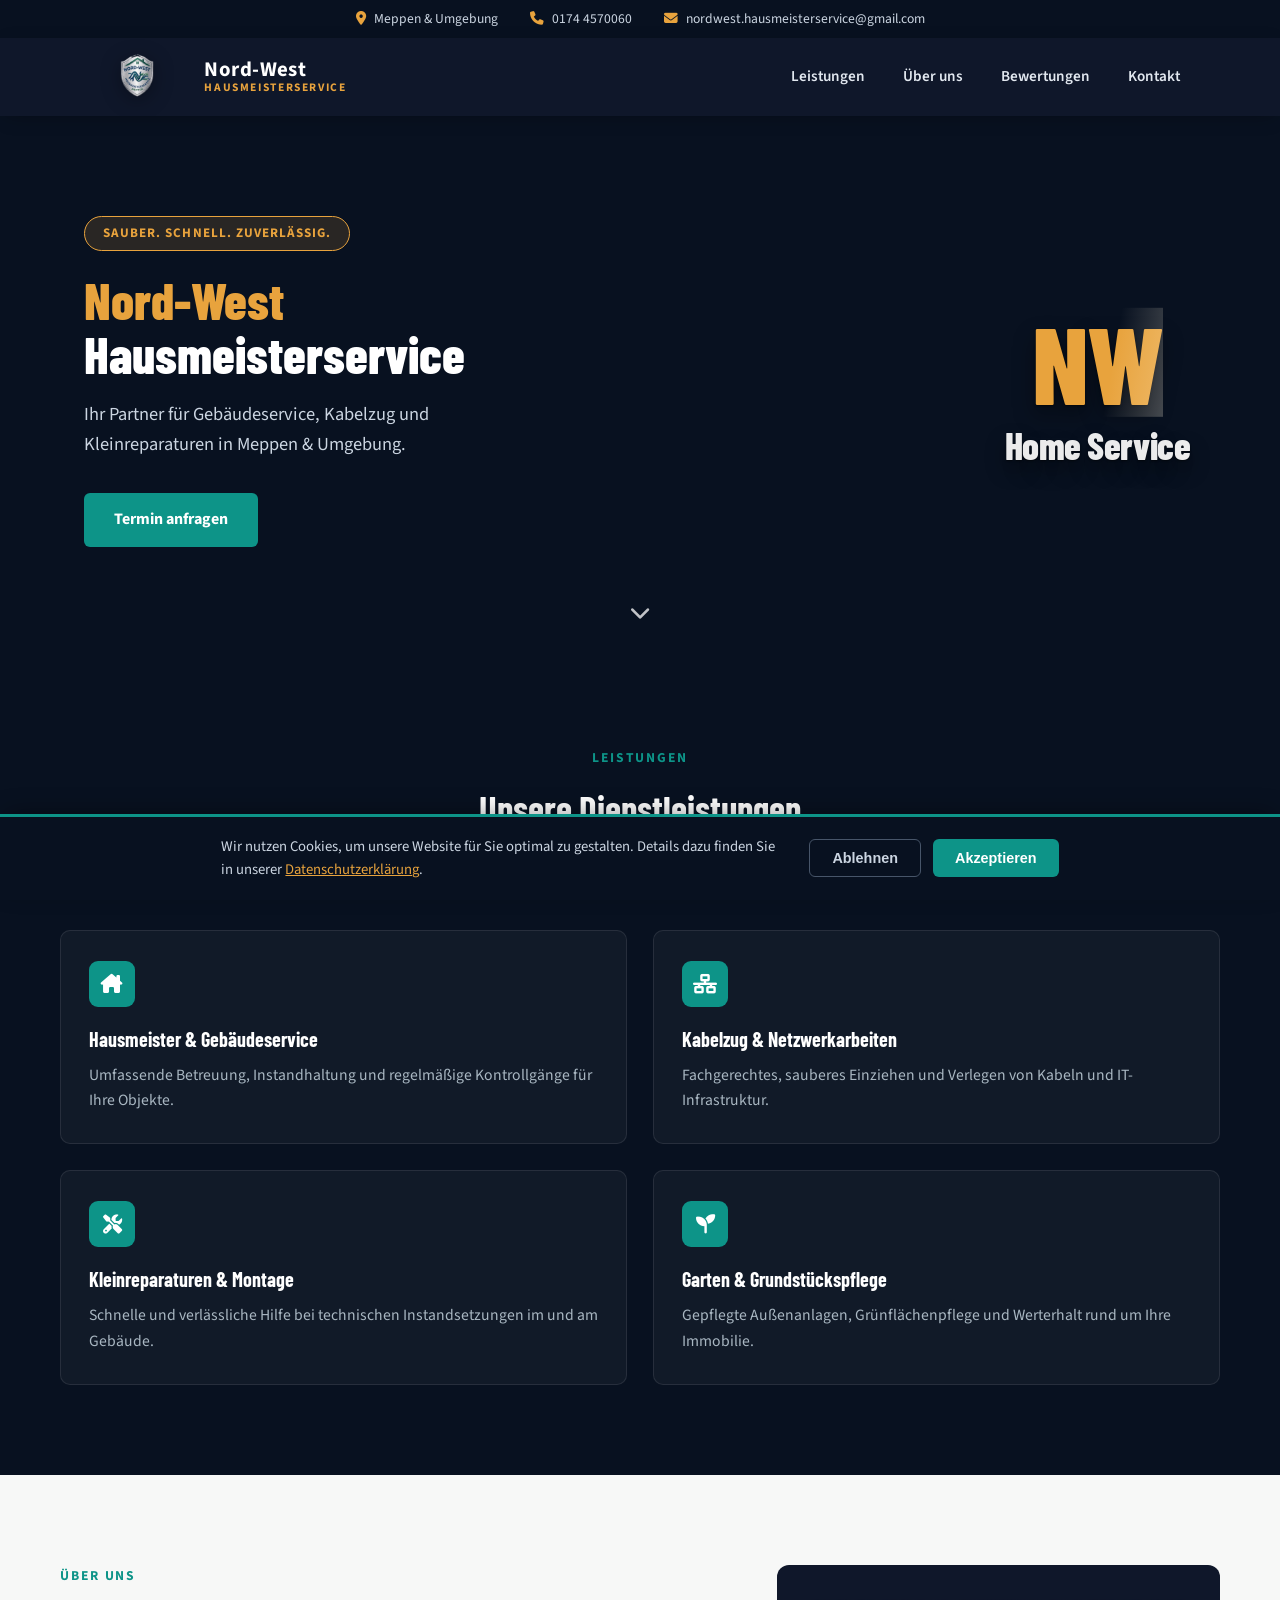
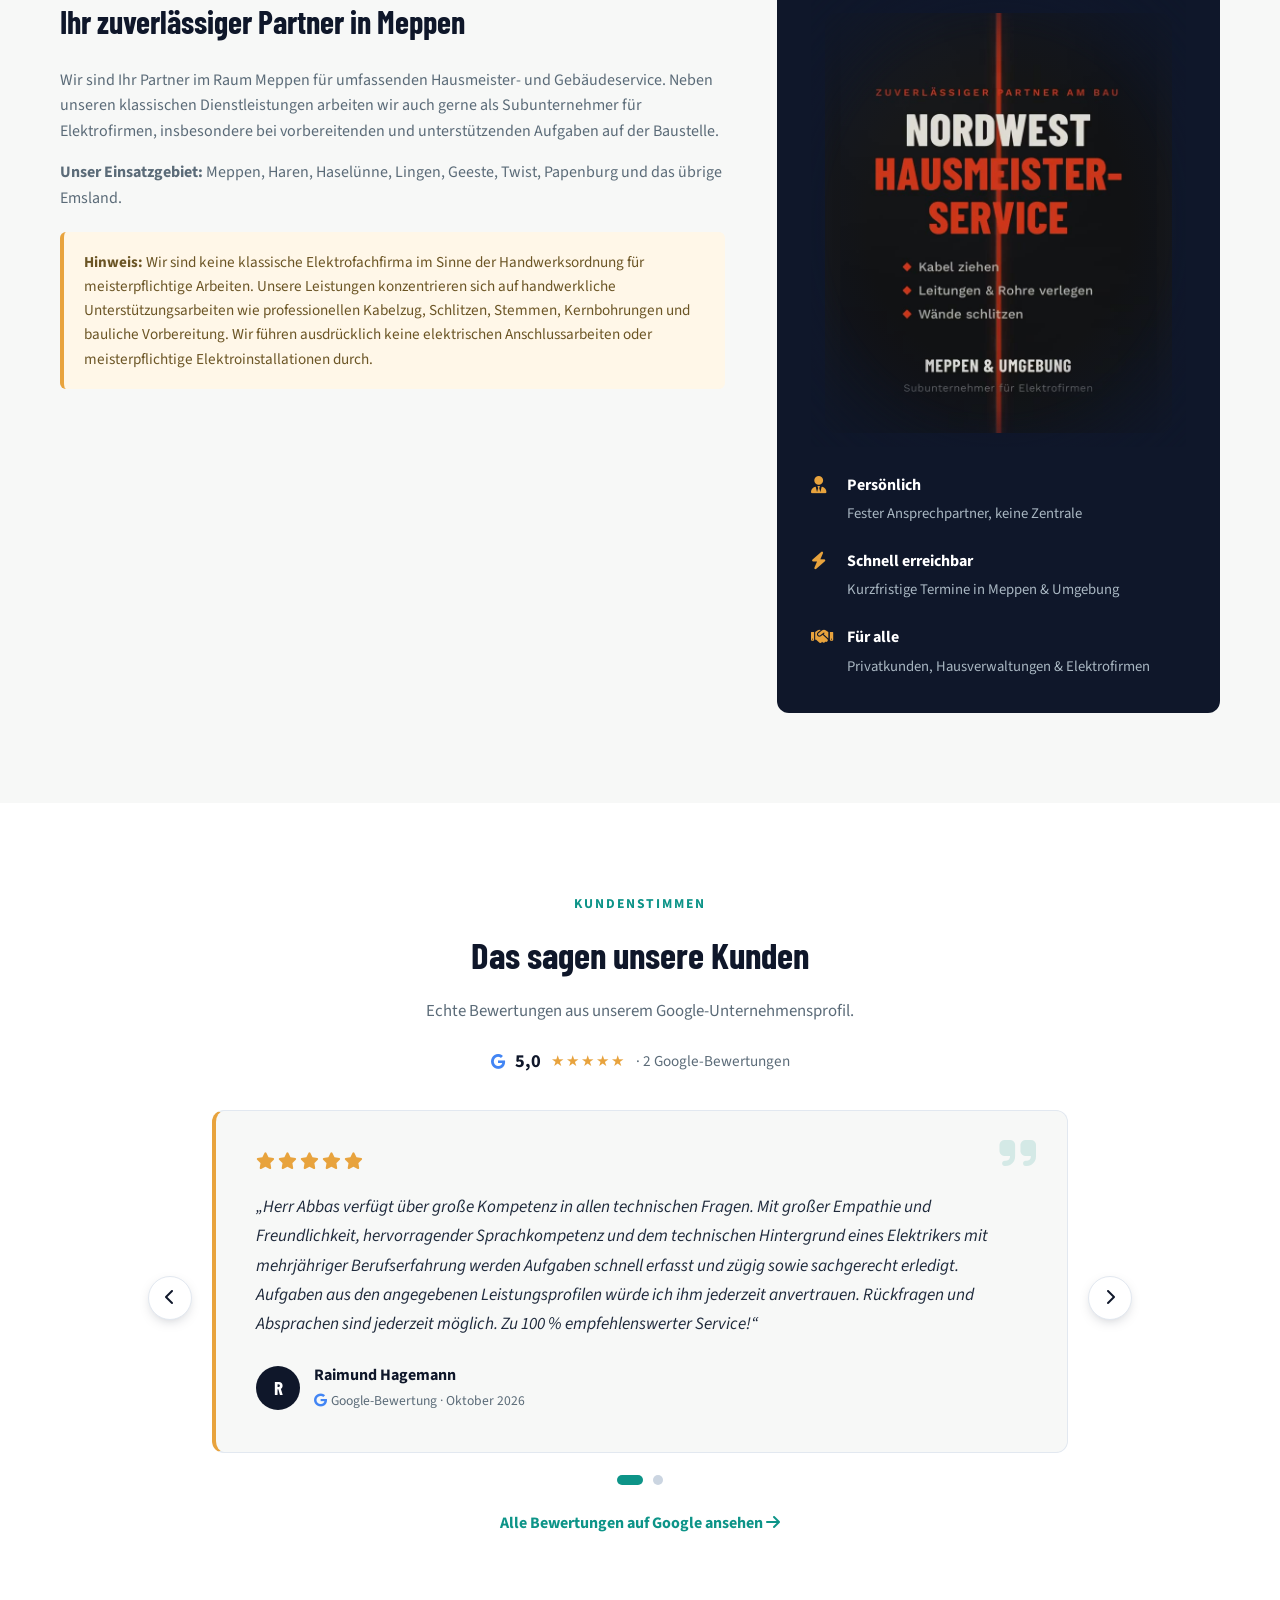
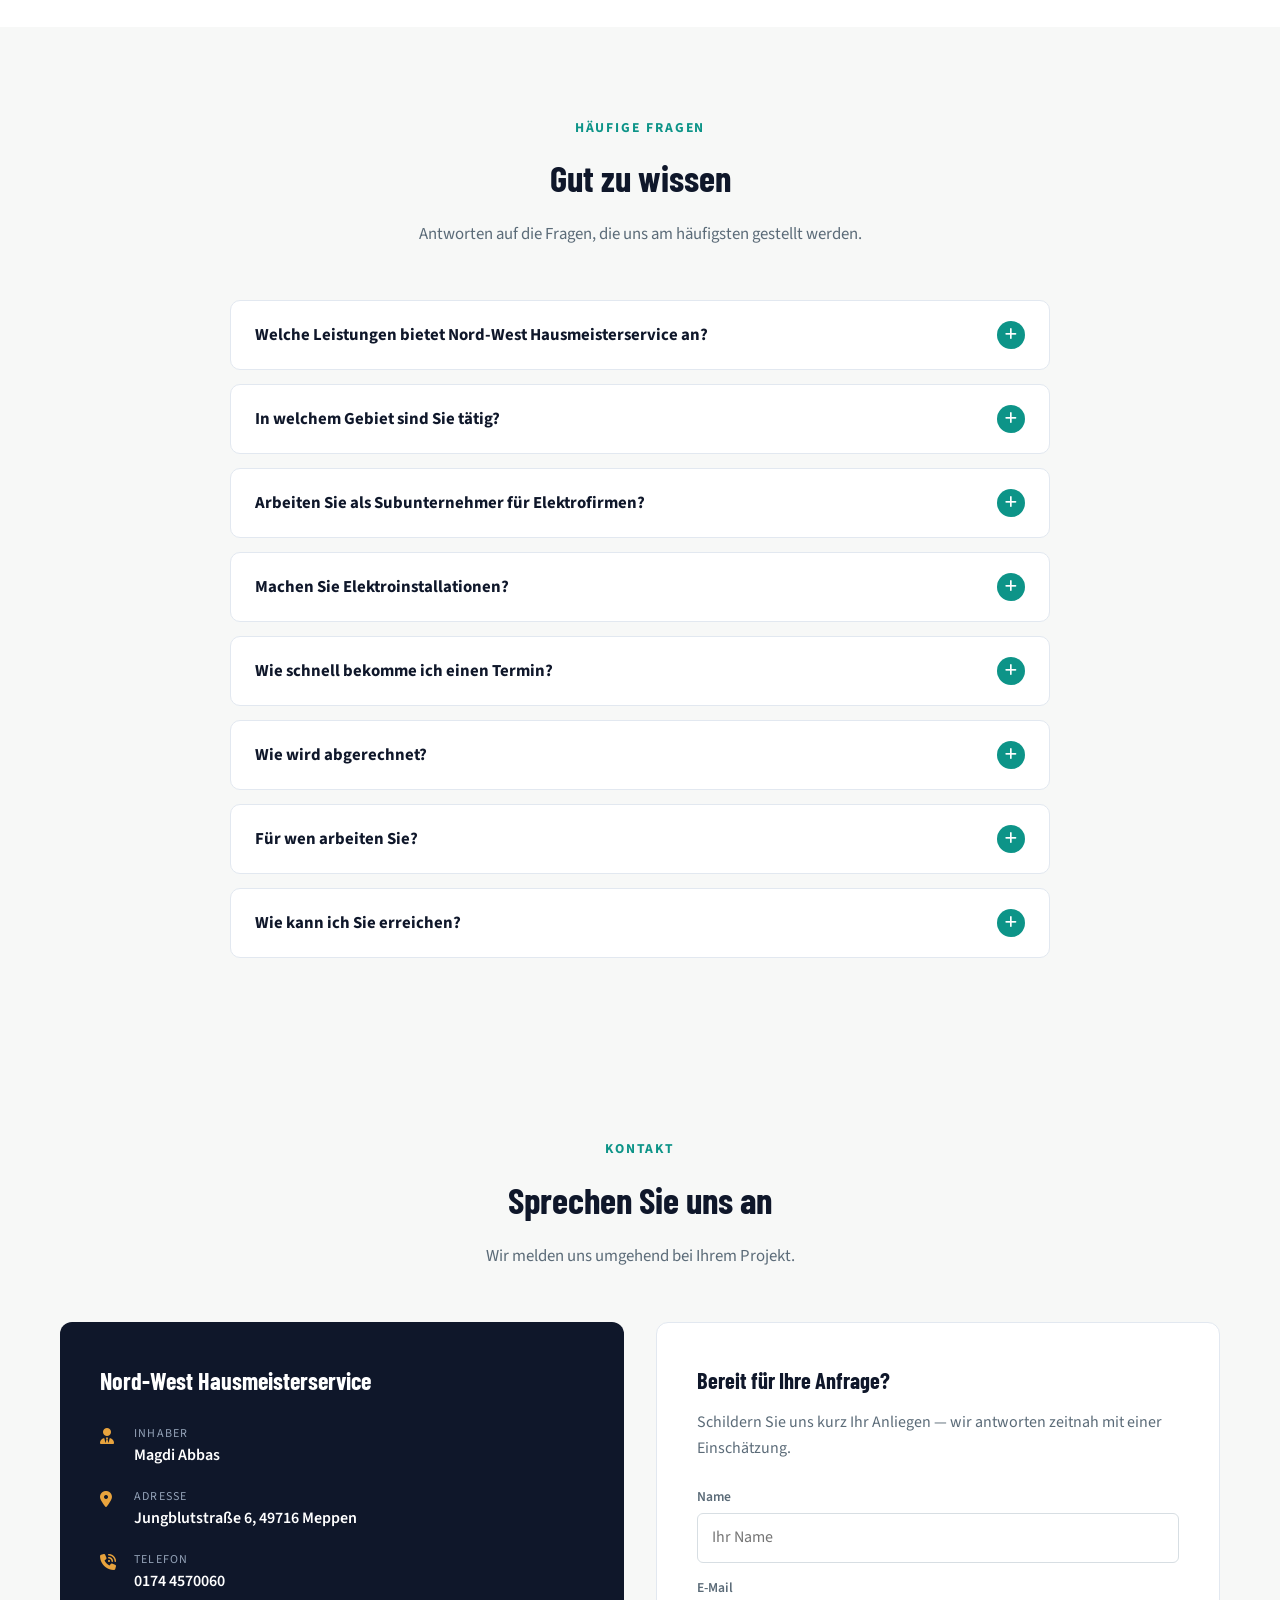
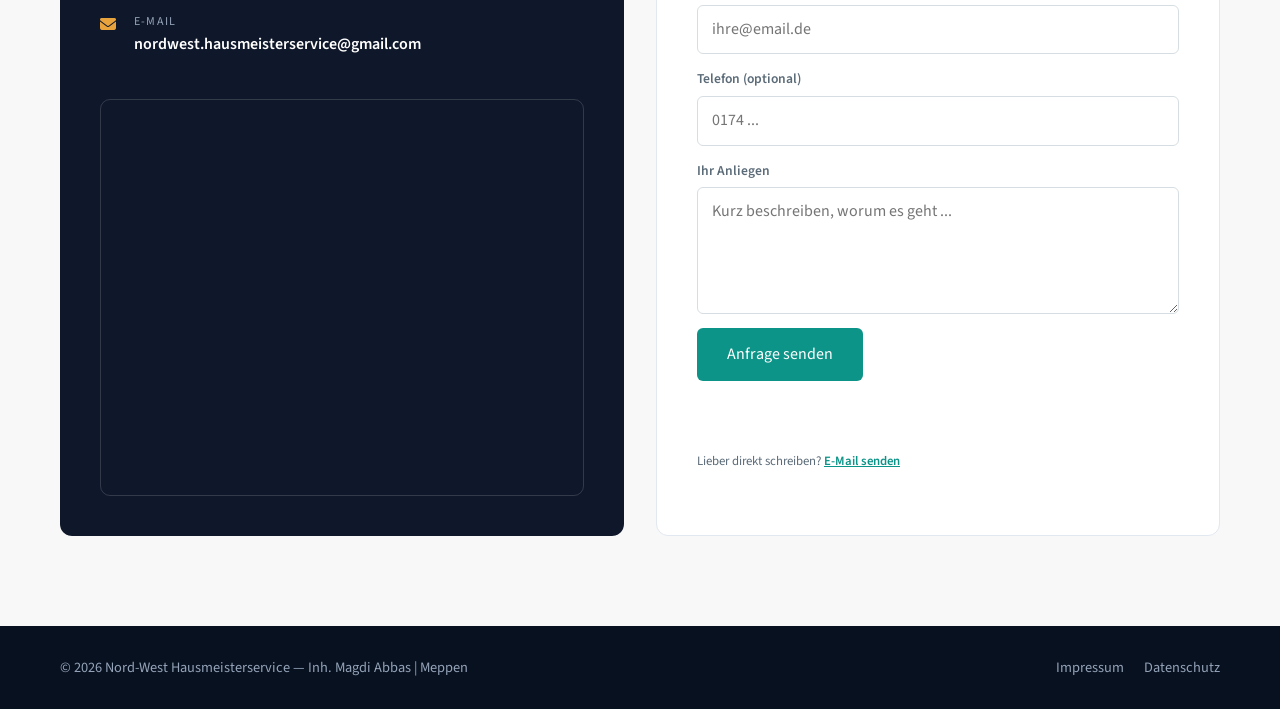
==== commit 6abcaf78: "Local SEO & GEO optimization: structured data, meta tags, FAQ, performance - Add HomeAndConstruction" ====
--- a/index.html
+++ b/index.html
@@ -4,6 +4,14 @@
 <meta charset="UTF-8">
 <meta name="viewport" content="width=device-width, initial-scale=1.0">
 <title>Nord-West Hausmeisterservice Meppen</title>
+<meta name="description" content="Hausmeisterservice Meppen: Gebäudeservice, Kabelzug, Kleinreparaturen & Gartenpflege für Meppen, Haren, Lingen & das Emsland.">
+<link rel="canonical" href="https://magdim558-coder.github.io/nordwest-hausmeisterservice-website/">
+<meta property="og:type" content="business.business">
+<meta property="og:title" content="Nord-West Hausmeisterservice Meppen">
+<meta property="og:description" content="Hausmeisterservice Meppen: Gebäudeservice, Kabelzug, Kleinreparaturen & Gartenpflege für Meppen, Haren, Lingen & das Emsland.">
+<meta property="og:image" content="https://magdim558-coder.github.io/nordwest-hausmeisterservice-website/logo.png">
+<meta property="og:url" content="https://magdim558-coder.github.io/nordwest-hausmeisterservice-website/">
+<meta property="og:locale" content="de_DE">
 <link rel="preconnect" href="https://fonts.googleapis.com">
 <link rel="preconnect" href="https://fonts.gstatic.com" crossorigin>
 <link href="https://fonts.googleapis.com/css2?family=Barlow+Condensed:wght@600;700;800&family=Source+Sans+3:wght@400;500;600;700&family=Poppins:wght@700;800;900&display=swap" rel="stylesheet">
@@ -361,6 +369,23 @@
   }
   @media (max-width:600px){.review-card{padding:28px 22px;min-height:0;}.review-card blockquote{font-size:1rem;}}
 
+  /* ---- faq ---- */
+  .faq{background:var(--bg);}
+  .faq-list{max-width:820px;margin:0 auto;display:flex;flex-direction:column;gap:14px;}
+  .faq-item{background:#fff;border:1px solid #e2e8f0;border-radius:10px;padding:0 24px;}
+  .faq-item summary{
+    cursor:pointer;list-style:none;padding:20px 0;
+    display:flex;align-items:center;justify-content:space-between;gap:16px;
+    font-weight:700;color:var(--navy);font-size:1.05rem;
+  }
+  .faq-item summary::-webkit-details-marker{display:none;}
+  .faq-item summary .faq-icon{
+    flex-shrink:0;width:28px;height:28px;border-radius:50%;background:var(--teal);color:#fff;
+    display:flex;align-items:center;justify-content:center;font-size:.85rem;transition:transform .2s ease;
+  }
+  .faq-item[open] summary .faq-icon{transform:rotate(45deg);}
+  .faq-item p{color:var(--ink-soft);margin:0 0 20px;line-height:1.7;}
+
   /* ---- contact ---- */
   .contact{background:var(--bg);}
   .contact-wrap{display:grid;grid-template-columns:1fr 1fr;gap:32px;}
@@ -435,6 +460,152 @@
   #cookie-decline{background:transparent;color:#cbd5e1;border:1px solid #475569;}
   #cookie-decline:hover{background:rgba(255,255,255,.08);}
 </style>
+<script type="application/ld+json">
+{
+  "@context": "https://schema.org",
+  "@type": "HomeAndConstructionBusiness",
+  "name": "Nord-West Hausmeisterservice",
+  "founder": {
+    "@type": "Person",
+    "name": "Magdi Abbas"
+  },
+  "address": {
+    "@type": "PostalAddress",
+    "streetAddress": "Jungblutstraße 6",
+    "postalCode": "49716",
+    "addressLocality": "Meppen",
+    "addressCountry": "DE"
+  },
+  "telephone": "+49 174 4570060",
+  "email": "nordwest.hausmeisterservice@gmail.com",
+  "url": "https://magdim558-coder.github.io/nordwest-hausmeisterservice-website/",
+  "logo": "https://magdim558-coder.github.io/nordwest-hausmeisterservice-website/logo.png",
+  "image": "https://magdim558-coder.github.io/nordwest-hausmeisterservice-website/pic3.jpg",
+  "areaServed": [
+    { "@type": "City", "name": "Meppen" },
+    { "@type": "City", "name": "Haren" },
+    { "@type": "City", "name": "Haselünne" },
+    { "@type": "City", "name": "Lingen" },
+    { "@type": "City", "name": "Geeste" },
+    { "@type": "City", "name": "Twist" },
+    { "@type": "City", "name": "Papenburg" }
+  ],
+  "openingHours": "Mo-Fr 08:00-18:00",
+  "sameAs": [
+    "https://share.google/IcQr6sGk73zWNkkm2"
+  ],
+  "hasOfferCatalog": {
+    "@type": "OfferCatalog",
+    "name": "Leistungen",
+    "itemListElement": [
+      {
+        "@type": "Offer",
+        "itemOffered": {
+          "@type": "Service",
+          "name": "Hausmeister & Gebäudeservice",
+          "description": "Umfassende Betreuung, Instandhaltung und regelmäßige Kontrollgänge für Ihre Objekte."
+        }
+      },
+      {
+        "@type": "Offer",
+        "itemOffered": {
+          "@type": "Service",
+          "name": "Kabelzug & Netzwerkarbeiten",
+          "description": "Fachgerechtes, sauberes Einziehen und Verlegen von Kabeln und IT-Infrastruktur."
+        }
+      },
+      {
+        "@type": "Offer",
+        "itemOffered": {
+          "@type": "Service",
+          "name": "Kleinreparaturen & Montage",
+          "description": "Schnelle und verlässliche Hilfe bei technischen Instandsetzungen im und am Gebäude."
+        }
+      },
+      {
+        "@type": "Offer",
+        "itemOffered": {
+          "@type": "Service",
+          "name": "Garten & Grundstückspflege",
+          "description": "Gepflegte Außenanlagen, Grünflächenpflege und Werterhalt rund um Ihre Immobilie."
+        }
+      }
+    ]
+  }
+}
+</script>
+<script type="application/ld+json">
+{
+  "@context": "https://schema.org",
+  "@type": "FAQPage",
+  "mainEntity": [
+    {
+      "@type": "Question",
+      "name": "Welche Leistungen bietet Nord-West Hausmeisterservice an?",
+      "acceptedAnswer": {
+        "@type": "Answer",
+        "text": "Wir bieten Hausmeister- und Gebäudeservice, Kabelzug und Netzwerkarbeiten, Kleinreparaturen und Montage sowie Garten- und Grundstückspflege."
+      }
+    },
+    {
+      "@type": "Question",
+      "name": "In welchem Gebiet sind Sie tätig?",
+      "acceptedAnswer": {
+        "@type": "Answer",
+        "text": "Wir sind im Emsland tätig, insbesondere in Meppen, Haren, Haselünne, Lingen, Geeste, Twist und Papenburg."
+      }
+    },
+    {
+      "@type": "Question",
+      "name": "Arbeiten Sie als Subunternehmer für Elektrofirmen?",
+      "acceptedAnswer": {
+        "@type": "Answer",
+        "text": "Ja, wir unterstützen Elektrofirmen zuverlässig als Subunternehmer, vor allem bei vorbereitenden und unterstützenden Arbeiten auf der Baustelle."
+      }
+    },
+    {
+      "@type": "Question",
+      "name": "Machen Sie Elektroinstallationen?",
+      "acceptedAnswer": {
+        "@type": "Answer",
+        "text": "Nein. Wir sind keine klassische Elektrofachfirma im Sinne der Handwerksordnung und führen keine meisterpflichtigen Elektroinstallationen oder elektrischen Anschlussarbeiten durch. Unsere Leistungen beschränken sich auf handwerkliche Vorbereitungsarbeiten wie Kabelzug, Schlitzen, Stemmen und Kernbohrungen."
+      }
+    },
+    {
+      "@type": "Question",
+      "name": "Wie schnell bekomme ich einen Termin?",
+      "acceptedAnswer": {
+        "@type": "Answer",
+        "text": "In der Regel können wir kurzfristig einen Termin anbieten. Kontaktieren Sie uns telefonisch oder per E-Mail, und wir melden uns zeitnah mit einem passenden Termin zurück."
+      }
+    },
+    {
+      "@type": "Question",
+      "name": "Wie wird abgerechnet?",
+      "acceptedAnswer": {
+        "@type": "Answer",
+        "text": "Die Abrechnung erfolgt nach Stunden zzgl. Fahrtkosten. Den genauen Preis für Ihr Vorhaben nennen wir Ihnen gerne nach einer kurzen Einschätzung."
+      }
+    },
+    {
+      "@type": "Question",
+      "name": "Für wen arbeiten Sie?",
+      "acceptedAnswer": {
+        "@type": "Answer",
+        "text": "Wir sind Ansprechpartner für Privatkunden, Hausverwaltungen und Elektrofirmen im Raum Meppen und Umgebung."
+      }
+    },
+    {
+      "@type": "Question",
+      "name": "Wie kann ich Sie erreichen?",
+      "acceptedAnswer": {
+        "@type": "Answer",
+        "text": "Am schnellsten erreichen Sie uns telefonisch unter 0174 4570060 oder per E-Mail an nordwest.hausmeisterservice@gmail.com."
+      }
+    }
+  ]
+}
+</script>
 </head>
 <body>
 
@@ -449,7 +620,7 @@
 <header>
   <div class="nav-wrap">
     <a class="brand" href="#">
-      <img src="[data-uri]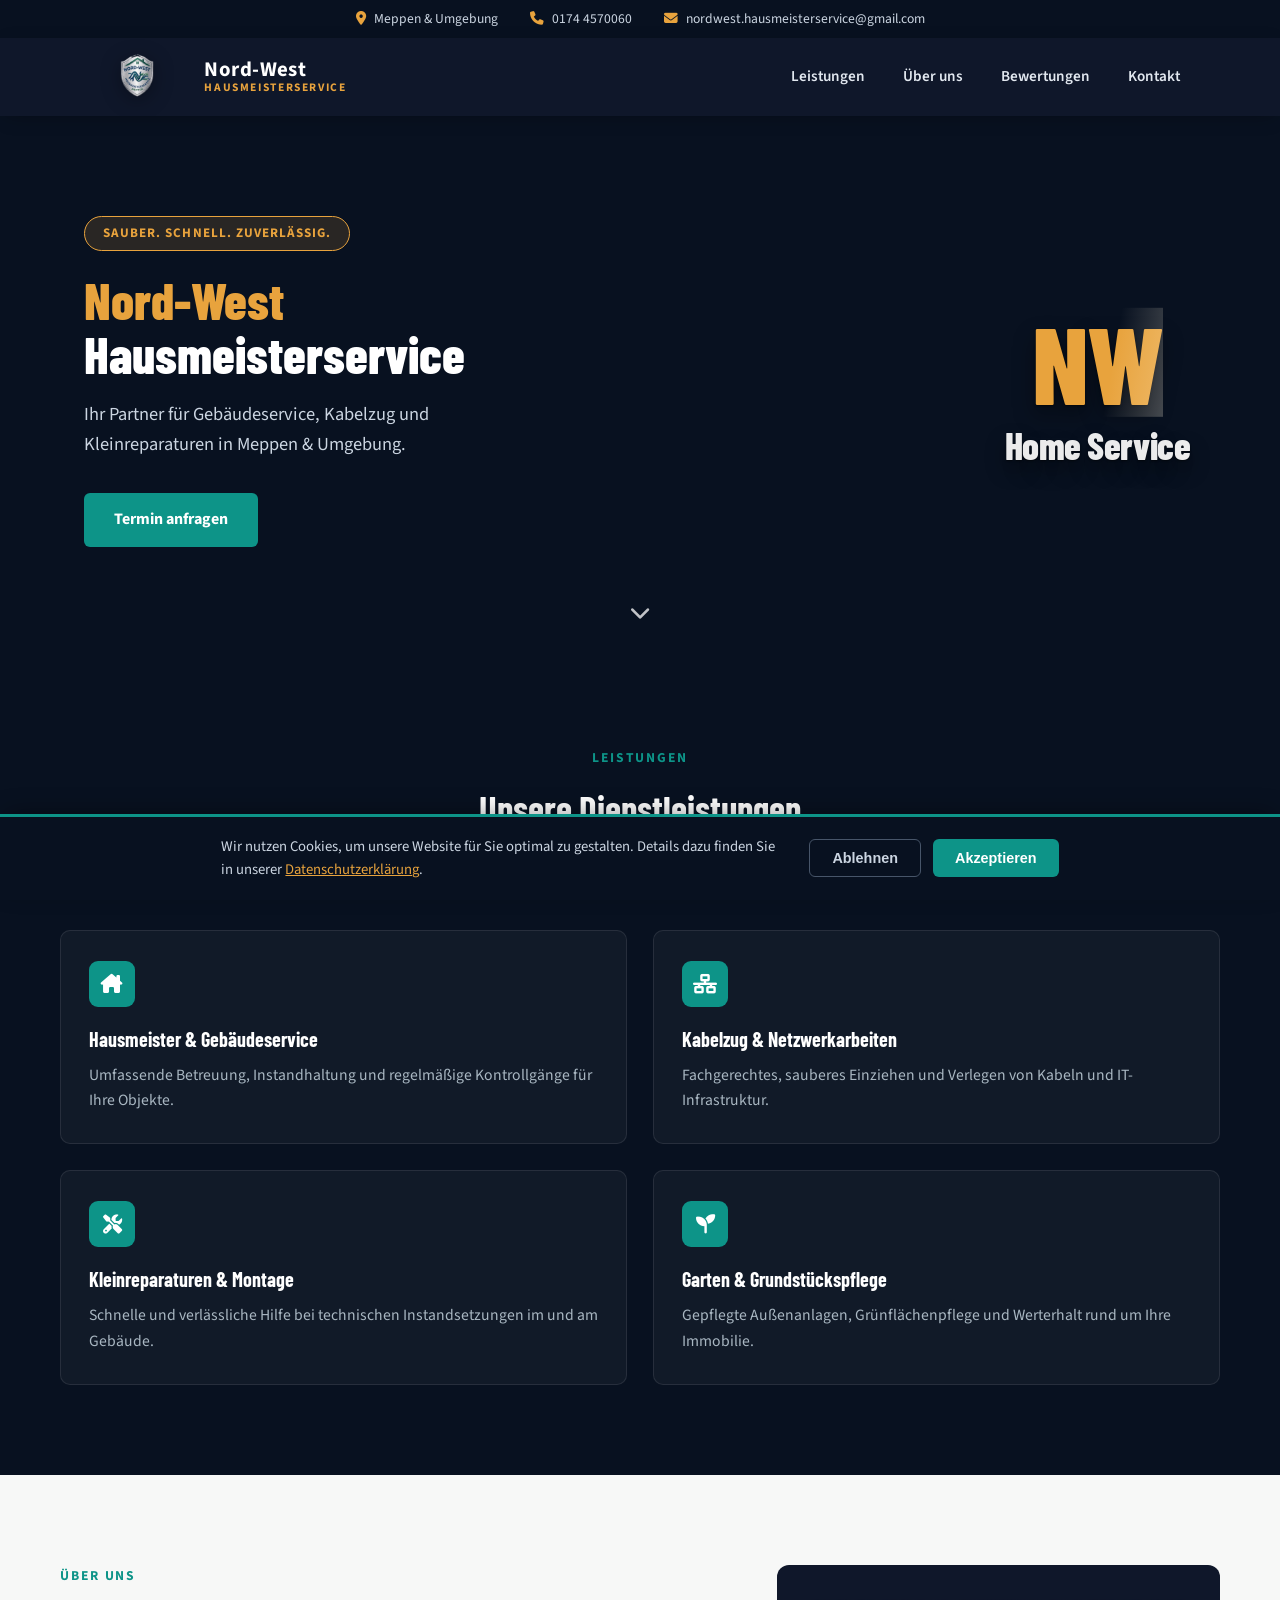
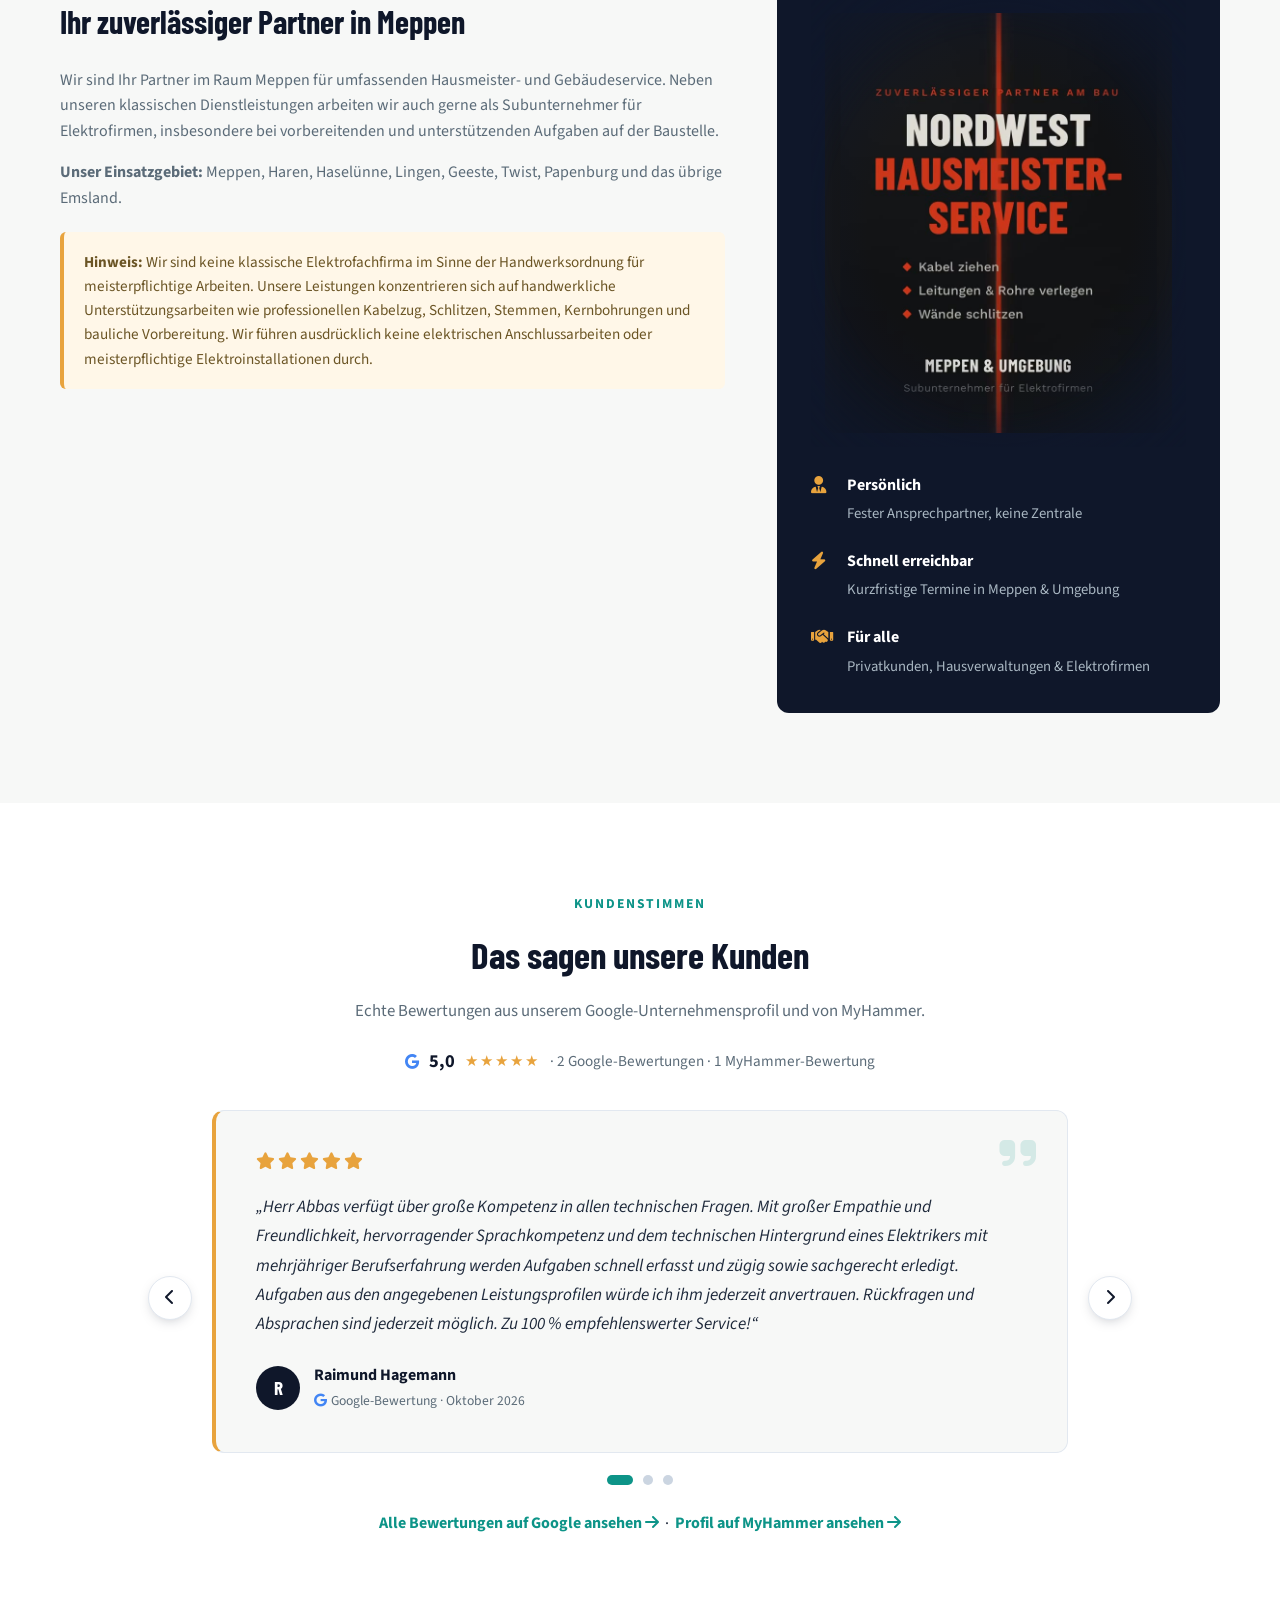
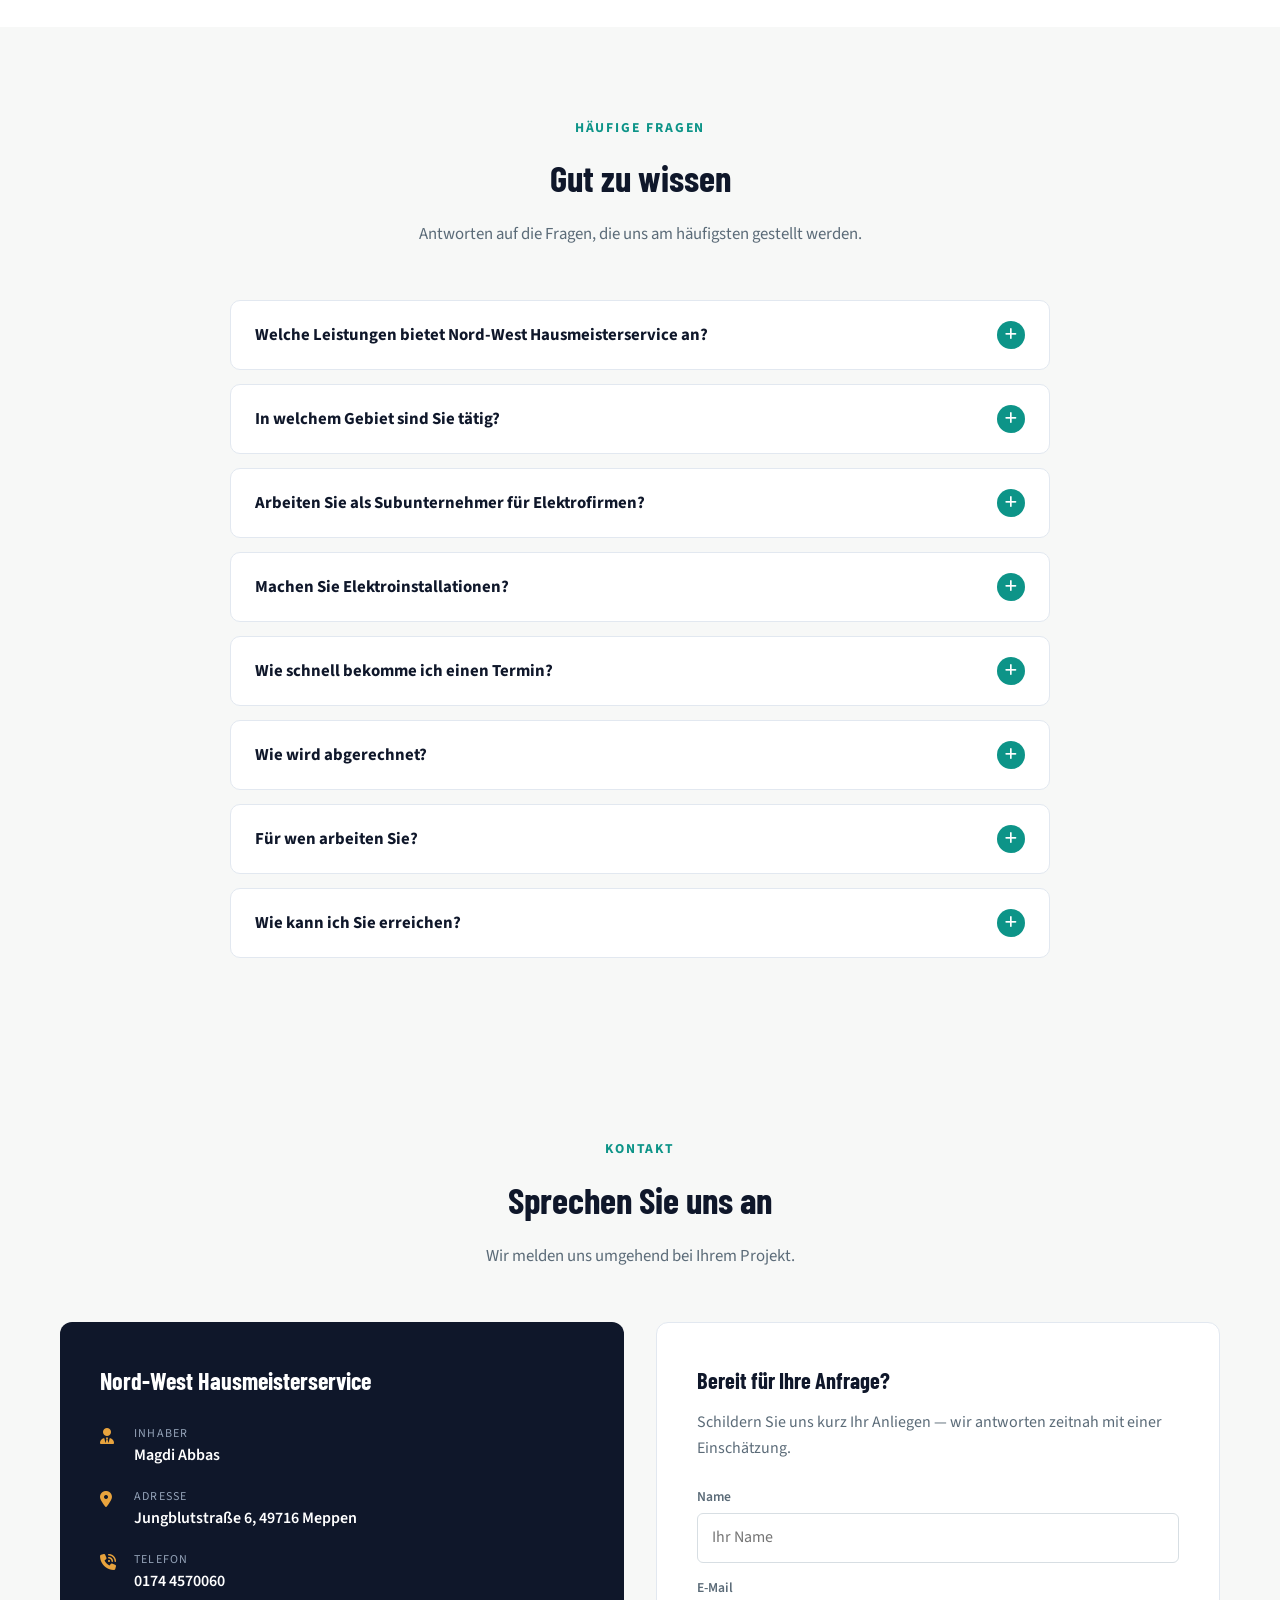
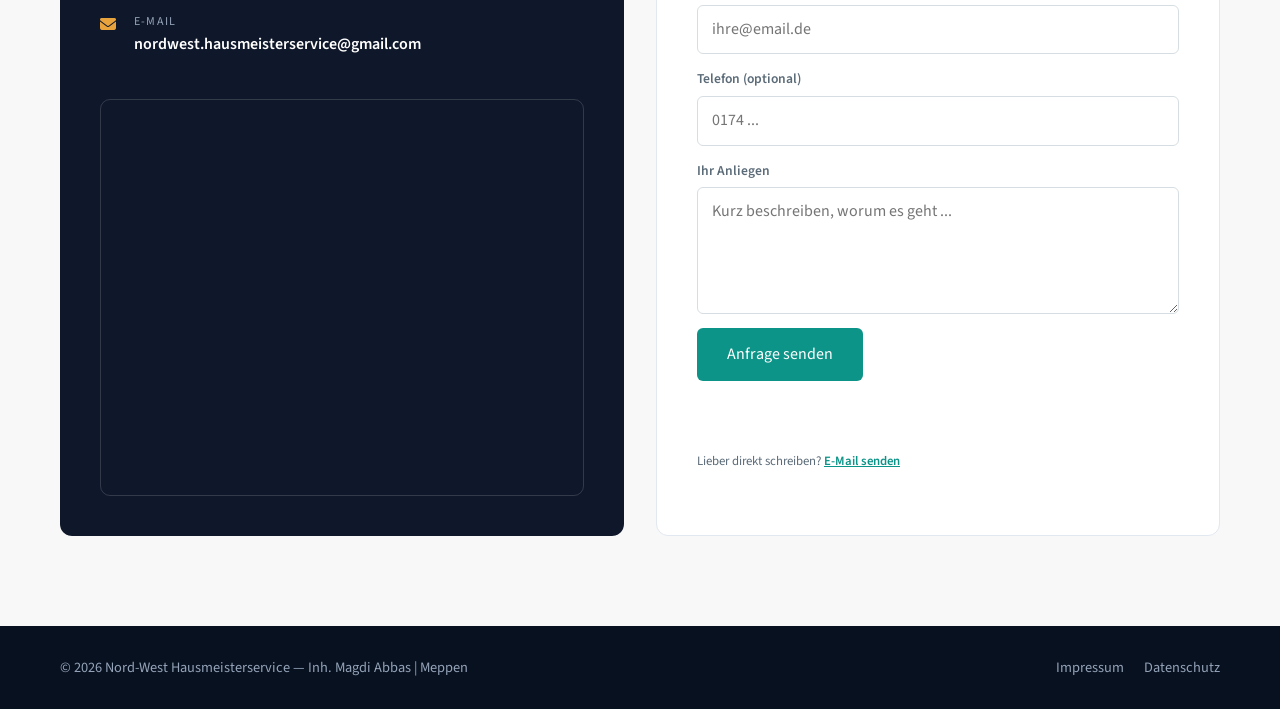
==== commit 634e24e3: "MyHammer-Bewertung als dritte Kundenstimme im Slider" ====
--- a/index.html
+++ b/index.html
@@ -729,10 +729,10 @@
     <div class="section-head">
       <div class="kicker">Kundenstimmen</div>
       <h2>Das sagen unsere Kunden</h2>
-      <p>Echte Bewertungen aus unserem Google-Unternehmensprofil.</p>
+      <p>Echte Bewertungen aus unserem Google-Unternehmensprofil und von MyHammer.</p>
     </div>
     <div class="reviews-summary">
-      <i class="fa-brands fa-google"></i><strong>5,0</strong><span class="stars">★★★★★</span><span>· 2 Google-Bewertungen</span>
+      <i class="fa-brands fa-google"></i><strong>5,0</strong><span class="stars">★★★★★</span><span>· 2 Google-Bewertungen · 1 MyHammer-Bewertung</span>
     </div>
     <div class="rv-slider" id="rv-slider">
       <div class="rv-viewport">
@@ -759,6 +759,17 @@
               </div>
             </div>
           </div>
+          <div class="rv-slide">
+            <div class="review-card">
+              <i class="fa-solid fa-quote-right quote-mark" aria-hidden="true"></i>
+              <div class="review-stars" aria-label="5 von 5 Sternen"><i class="fa-solid fa-star"></i><i class="fa-solid fa-star"></i><i class="fa-solid fa-star"></i><i class="fa-solid fa-star"></i><i class="fa-solid fa-star"></i></div>
+              <blockquote>„Zuverlässig, ordentlich, fleißig und sehr höflich.. Tolle Ausführung, 120% zufrieden!“</blockquote>
+              <div class="review-meta">
+                <div class="review-avatar">M</div>
+                <div><strong>MyHammer-Kunde aus Nordhorn</strong><span><i class="fa-solid fa-hammer" style="color:#3cb043"></i><a href="https://www.my-hammer.de/auftragnehmer/nord-west-hausmeisterservice" target="_blank" rel="noopener" style="color:inherit">MyHammer-Bewertung</a> · August 2026</span></div>
+              </div>
+            </div>
+          </div>
         </div>
       </div>
       <button class="rv-btn rv-prev" type="button" aria-label="Vorherige Bewertung"><i class="fa-solid fa-chevron-left"></i></button>
@@ -767,6 +778,7 @@
     </div>
     <div class="reviews-more">
       <a href="https://share.google/IcQr6sGk73zWNkkm2" target="_blank" rel="noopener">Alle Bewertungen auf Google ansehen <i class="fa-solid fa-arrow-right"></i></a>
+      &nbsp;·&nbsp; <a href="https://www.my-hammer.de/auftragnehmer/nord-west-hausmeisterservice" target="_blank" rel="noopener">Profil auf MyHammer ansehen <i class="fa-solid fa-arrow-right"></i></a>
     </div>
   </div>
   <script>
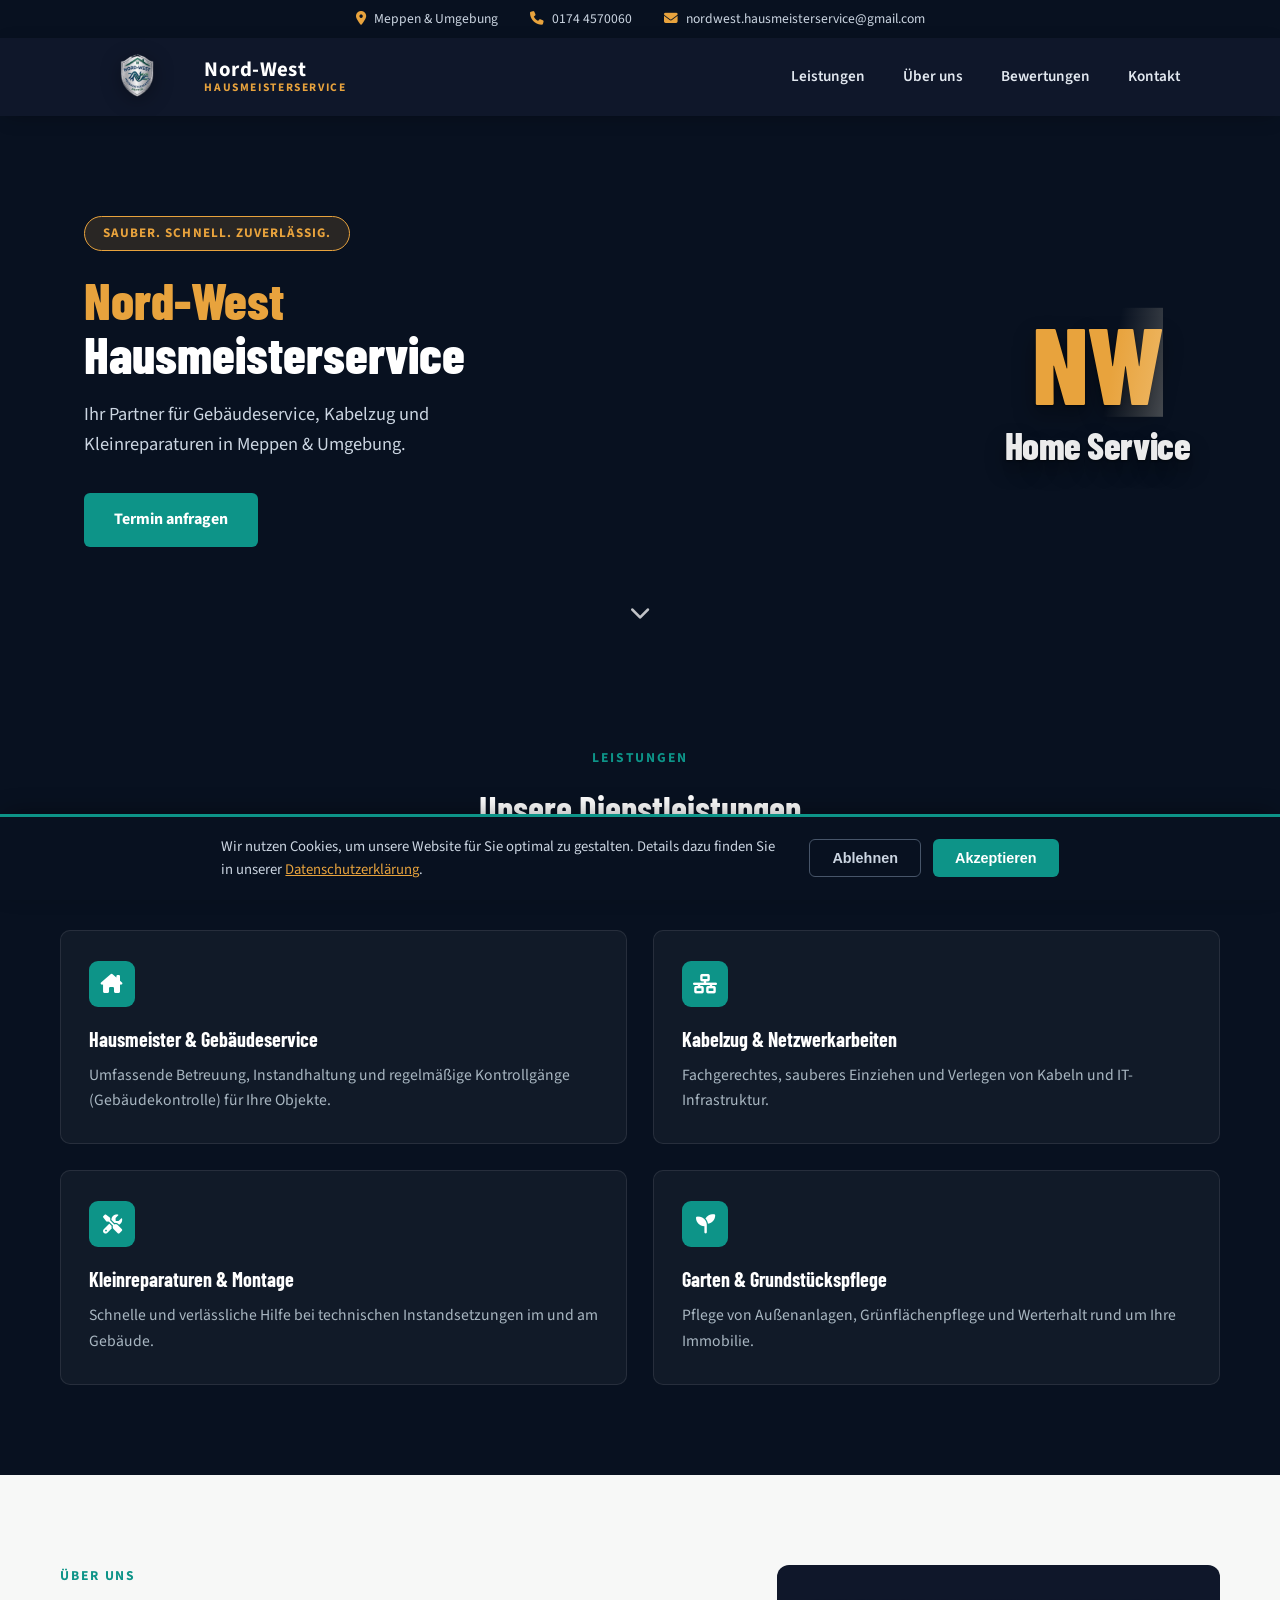
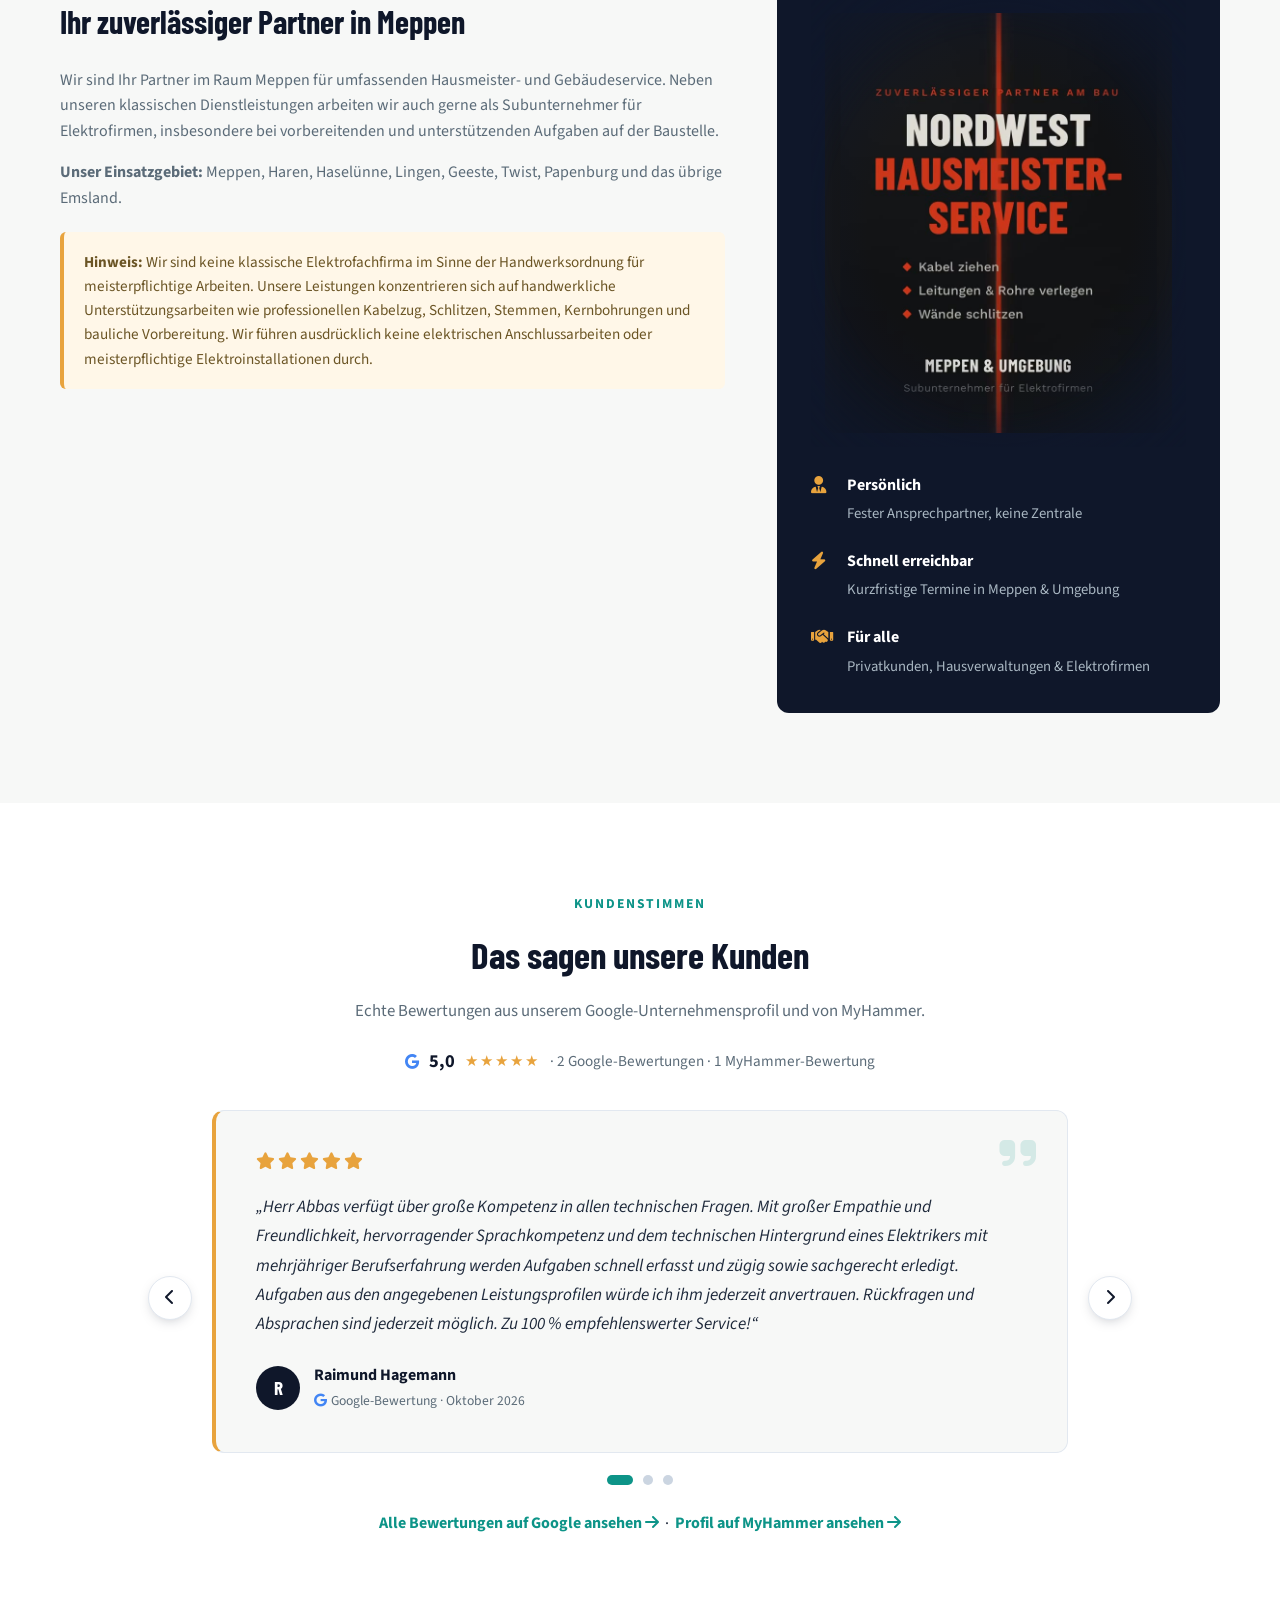
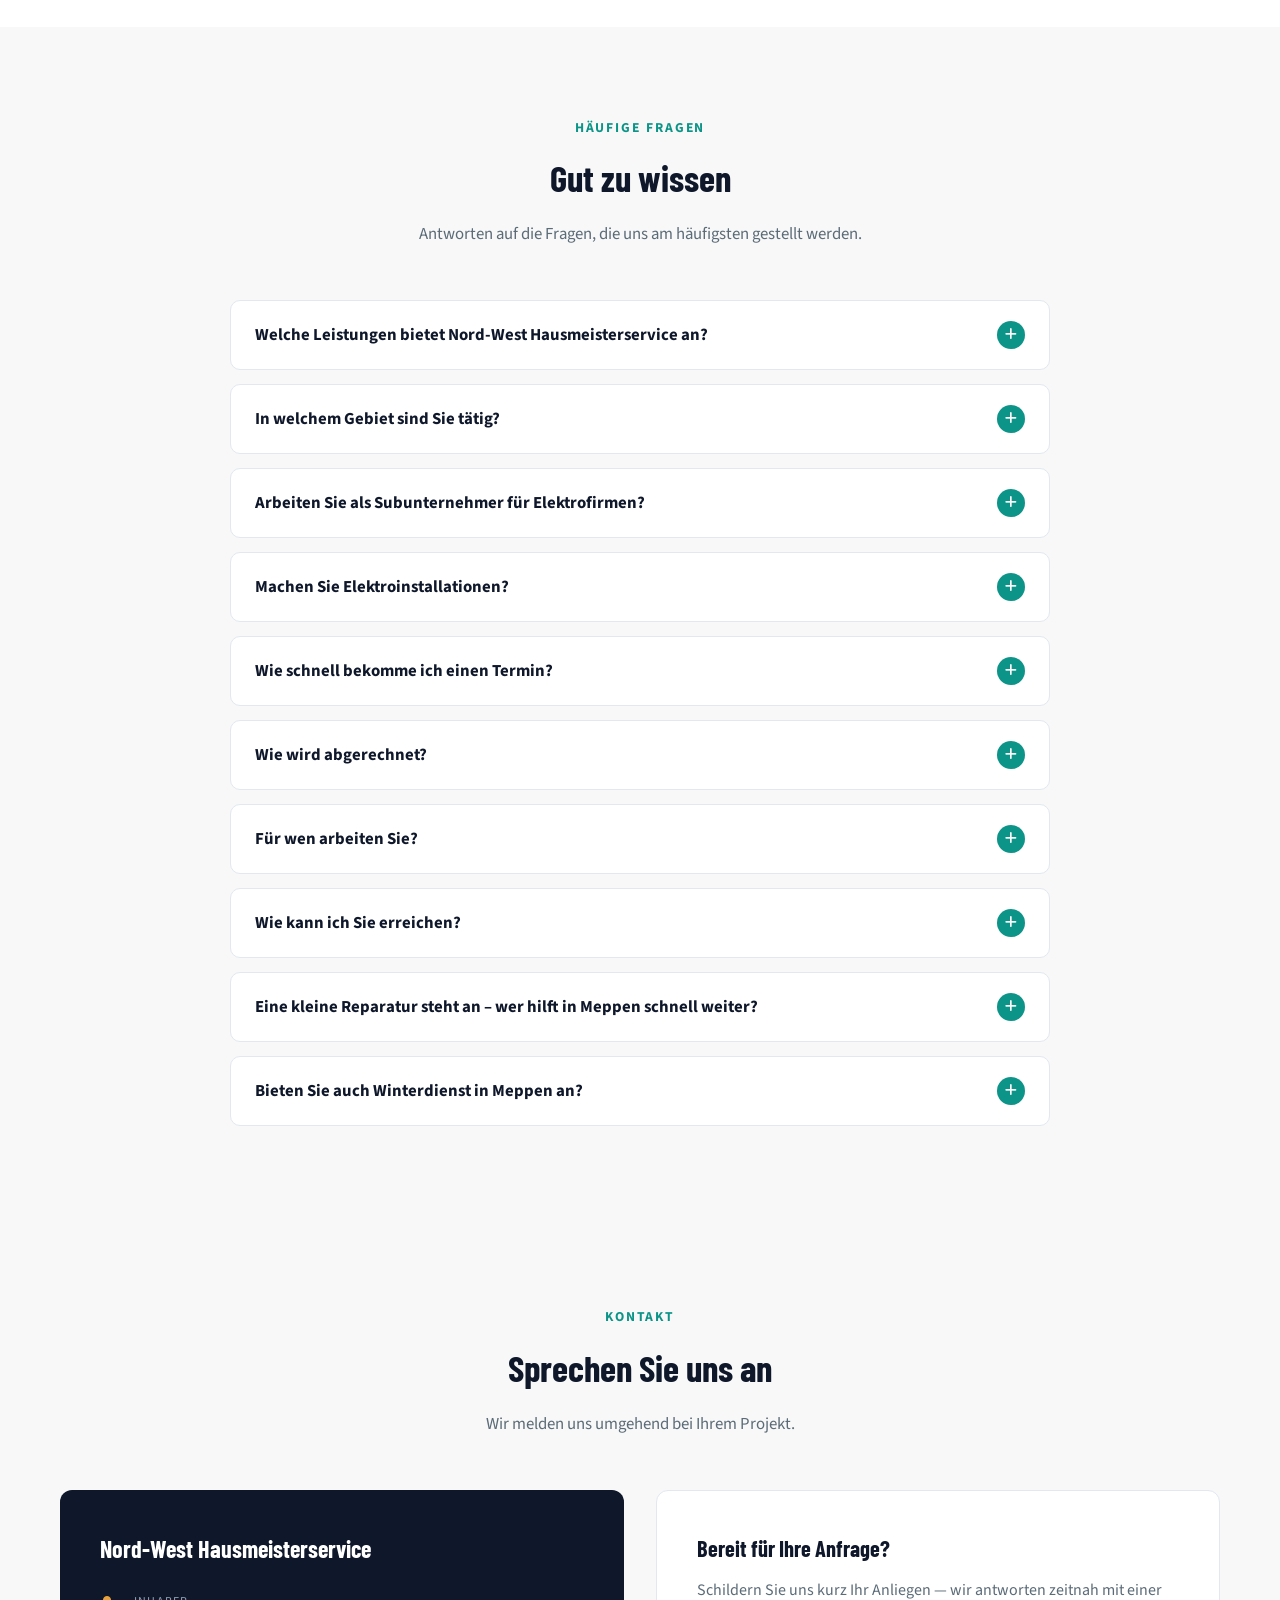
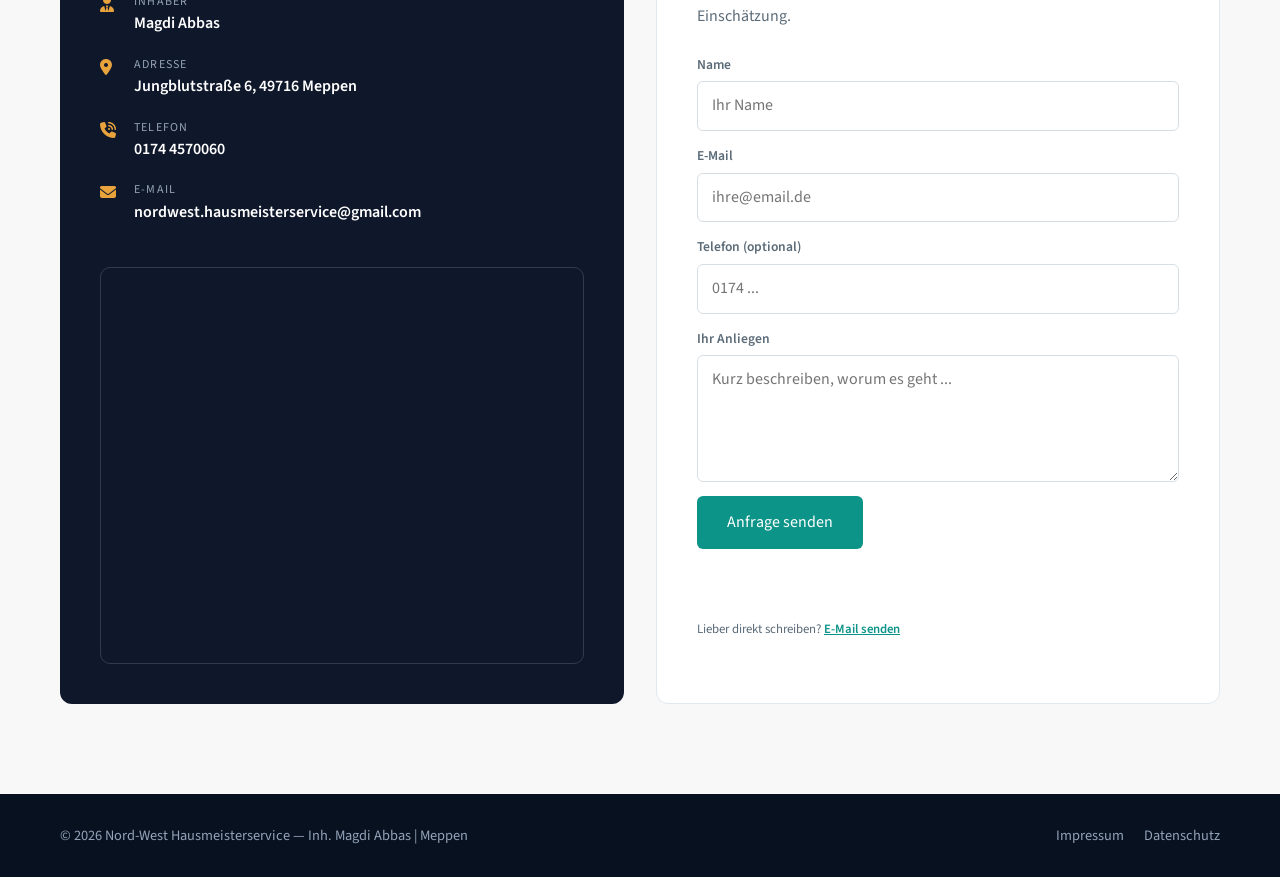
==== commit dcfe0eb6: "GEO: Review/AggregateRating-Schema, llms.txt, problemorientierte FAQ-Fragen - AggregateRating + Revi" ====
--- a/index.html
+++ b/index.html
@@ -494,6 +494,35 @@
   "sameAs": [
     "https://share.google/IcQr6sGk73zWNkkm2"
   ],
+  "aggregateRating": {
+    "@type": "AggregateRating",
+    "ratingValue": "5",
+    "bestRating": "5",
+    "reviewCount": "3"
+  },
+  "review": [
+    {
+      "@type": "Review",
+      "author": { "@type": "Person", "name": "Raimund Hagemann" },
+      "reviewRating": { "@type": "Rating", "ratingValue": "5", "bestRating": "5" },
+      "datePublished": "2026-10",
+      "reviewBody": "Herr Abbas verfügt über große Kompetenz in allen technischen Fragen. Mit großer Empathie und Freundlichkeit, hervorragender Sprachkompetenz und dem technischen Hintergrund eines Elektrikers mit mehrjähriger Berufserfahrung werden Aufgaben schnell erfasst und zügig sowie sachgerecht erledigt. Aufgaben aus den angegebenen Leistungsprofilen würde ich ihm jederzeit anvertrauen. Rückfragen und Absprachen sind jederzeit möglich. Zu 100 % empfehlenswerter Service!"
+    },
+    {
+      "@type": "Review",
+      "author": { "@type": "Person", "name": "Herr Spiel" },
+      "reviewRating": { "@type": "Rating", "ratingValue": "5", "bestRating": "5" },
+      "datePublished": "2026-09",
+      "reviewBody": "Gute Kundenberatung und sauberer Ausführung der Arbeiten."
+    },
+    {
+      "@type": "Review",
+      "author": { "@type": "Person", "name": "MyHammer-Kunde aus Nordhorn" },
+      "reviewRating": { "@type": "Rating", "ratingValue": "5", "bestRating": "5" },
+      "datePublished": "2026-08",
+      "reviewBody": "Zuverlässig, ordentlich, fleißig und sehr höflich.. Tolle Ausführung, 120% zufrieden!"
+    }
+  ],
   "hasOfferCatalog": {
     "@type": "OfferCatalog",
     "name": "Leistungen",
@@ -503,7 +532,7 @@
         "itemOffered": {
           "@type": "Service",
           "name": "Hausmeister & Gebäudeservice",
-          "description": "Umfassende Betreuung, Instandhaltung und regelmäßige Kontrollgänge für Ihre Objekte."
+          "description": "Umfassende Betreuung, Instandhaltung und regelmäßige Kontrollgänge (Gebäudekontrolle) für Ihre Objekte."
         }
       },
       {
@@ -527,7 +556,7 @@
         "itemOffered": {
           "@type": "Service",
           "name": "Garten & Grundstückspflege",
-          "description": "Gepflegte Außenanlagen, Grünflächenpflege und Werterhalt rund um Ihre Immobilie."
+          "description": "Pflege von Außenanlagen, Grünflächenpflege und Werterhalt rund um Ihre Immobilie."
         }
       }
     ]
@@ -544,7 +573,7 @@
       "name": "Welche Leistungen bietet Nord-West Hausmeisterservice an?",
       "acceptedAnswer": {
         "@type": "Answer",
-        "text": "Wir bieten Hausmeister- und Gebäudeservice, Kabelzug und Netzwerkarbeiten, Kleinreparaturen und Montage sowie Garten- und Grundstückspflege."
+        "text": "Wir bieten Hausmeister- und Gebäudeservice (inkl. Gebäudekontrolle), Kabelzug und Netzwerkarbeiten, Kleinreparaturen und Montage sowie Garten- und Grundstückspflege (Pflege von Außenanlagen)."
       }
     },
     {
@@ -601,6 +630,22 @@
       "acceptedAnswer": {
         "@type": "Answer",
         "text": "Am schnellsten erreichen Sie uns telefonisch unter 0174 4570060 oder per E-Mail an nordwest.hausmeisterservice@gmail.com."
+      }
+    },
+    {
+      "@type": "Question",
+      "name": "Eine kleine Reparatur steht an – wer hilft in Meppen schnell weiter?",
+      "acceptedAnswer": {
+        "@type": "Answer",
+        "text": "Nord-West Hausmeisterservice aus Meppen übernimmt Kleinreparaturen & Montage im Haus und am Gebäude. Rufen Sie uns an oder schreiben Sie eine E-Mail – wir melden uns zeitnah mit einem kurzfristigen Termin zurück."
+      }
+    },
+    {
+      "@type": "Question",
+      "name": "Bieten Sie auch Winterdienst in Meppen an?",
+      "acceptedAnswer": {
+        "@type": "Answer",
+        "text": "Winterdienst ist aktuell auf Anfrage und wird derzeit geprüft – er ist noch kein fester Bestandteil unseres Leistungsangebots. Bei Interesse sprechen Sie uns gerne direkt an."
       }
     }
   ]
@@ -677,7 +722,7 @@
       <div class="service-card">
         <div class="icon"><i class="fa-solid fa-house-chimney"></i></div>
         <h3>Hausmeister &amp; Gebäudeservice</h3>
-        <p>Umfassende Betreuung, Instandhaltung und regelmäßige Kontrollgänge für Ihre Objekte.</p>
+        <p>Umfassende Betreuung, Instandhaltung und regelmäßige Kontrollgänge (Gebäudekontrolle) für Ihre Objekte.</p>
       </div>
       <div class="service-card">
         <div class="icon"><i class="fa-solid fa-network-wired"></i></div>
@@ -692,7 +737,7 @@
       <div class="service-card">
         <div class="icon"><i class="fa-solid fa-seedling"></i></div>
         <h3>Garten &amp; Grundstückspflege</h3>
-        <p>Gepflegte Außenanlagen, Grünflächenpflege und Werterhalt rund um Ihre Immobilie.</p>
+        <p>Pflege von Außenanlagen, Grünflächenpflege und Werterhalt rund um Ihre Immobilie.</p>
       </div>
     </div>
   </div>
@@ -815,7 +860,7 @@
     <div class="faq-list">
       <details class="faq-item">
         <summary>Welche Leistungen bietet Nord-West Hausmeisterservice an?<span class="faq-icon"><i class="fa-solid fa-plus"></i></span></summary>
-        <p>Wir bieten Hausmeister- und Gebäudeservice, Kabelzug und Netzwerkarbeiten, Kleinreparaturen und Montage sowie Garten- und Grundstückspflege.</p>
+        <p>Wir bieten Hausmeister- und Gebäudeservice (inkl. Gebäudekontrolle), Kabelzug und Netzwerkarbeiten, Kleinreparaturen und Montage sowie Garten- und Grundstückspflege (Pflege von Außenanlagen).</p>
       </details>
       <details class="faq-item">
         <summary>In welchem Gebiet sind Sie tätig?<span class="faq-icon"><i class="fa-solid fa-plus"></i></span></summary>
@@ -844,6 +889,14 @@
       <details class="faq-item">
         <summary>Wie kann ich Sie erreichen?<span class="faq-icon"><i class="fa-solid fa-plus"></i></span></summary>
         <p>Am schnellsten erreichen Sie uns telefonisch unter 0174 4570060 oder per E-Mail an nordwest.hausmeisterservice@gmail.com.</p>
+      </details>
+      <details class="faq-item">
+        <summary>Eine kleine Reparatur steht an – wer hilft in Meppen schnell weiter?<span class="faq-icon"><i class="fa-solid fa-plus"></i></span></summary>
+        <p>Nord-West Hausmeisterservice aus Meppen übernimmt Kleinreparaturen &amp; Montage im Haus und am Gebäude. Rufen Sie uns an oder schreiben Sie eine E-Mail – wir melden uns zeitnah mit einem kurzfristigen Termin zurück.</p>
+      </details>
+      <details class="faq-item">
+        <summary>Bieten Sie auch Winterdienst in Meppen an?<span class="faq-icon"><i class="fa-solid fa-plus"></i></span></summary>
+        <p>Winterdienst ist aktuell auf Anfrage und wird derzeit geprüft – er ist noch kein fester Bestandteil unseres Leistungsangebots. Bei Interesse sprechen Sie uns gerne direkt an.</p>
       </details>
     </div>
   </div>
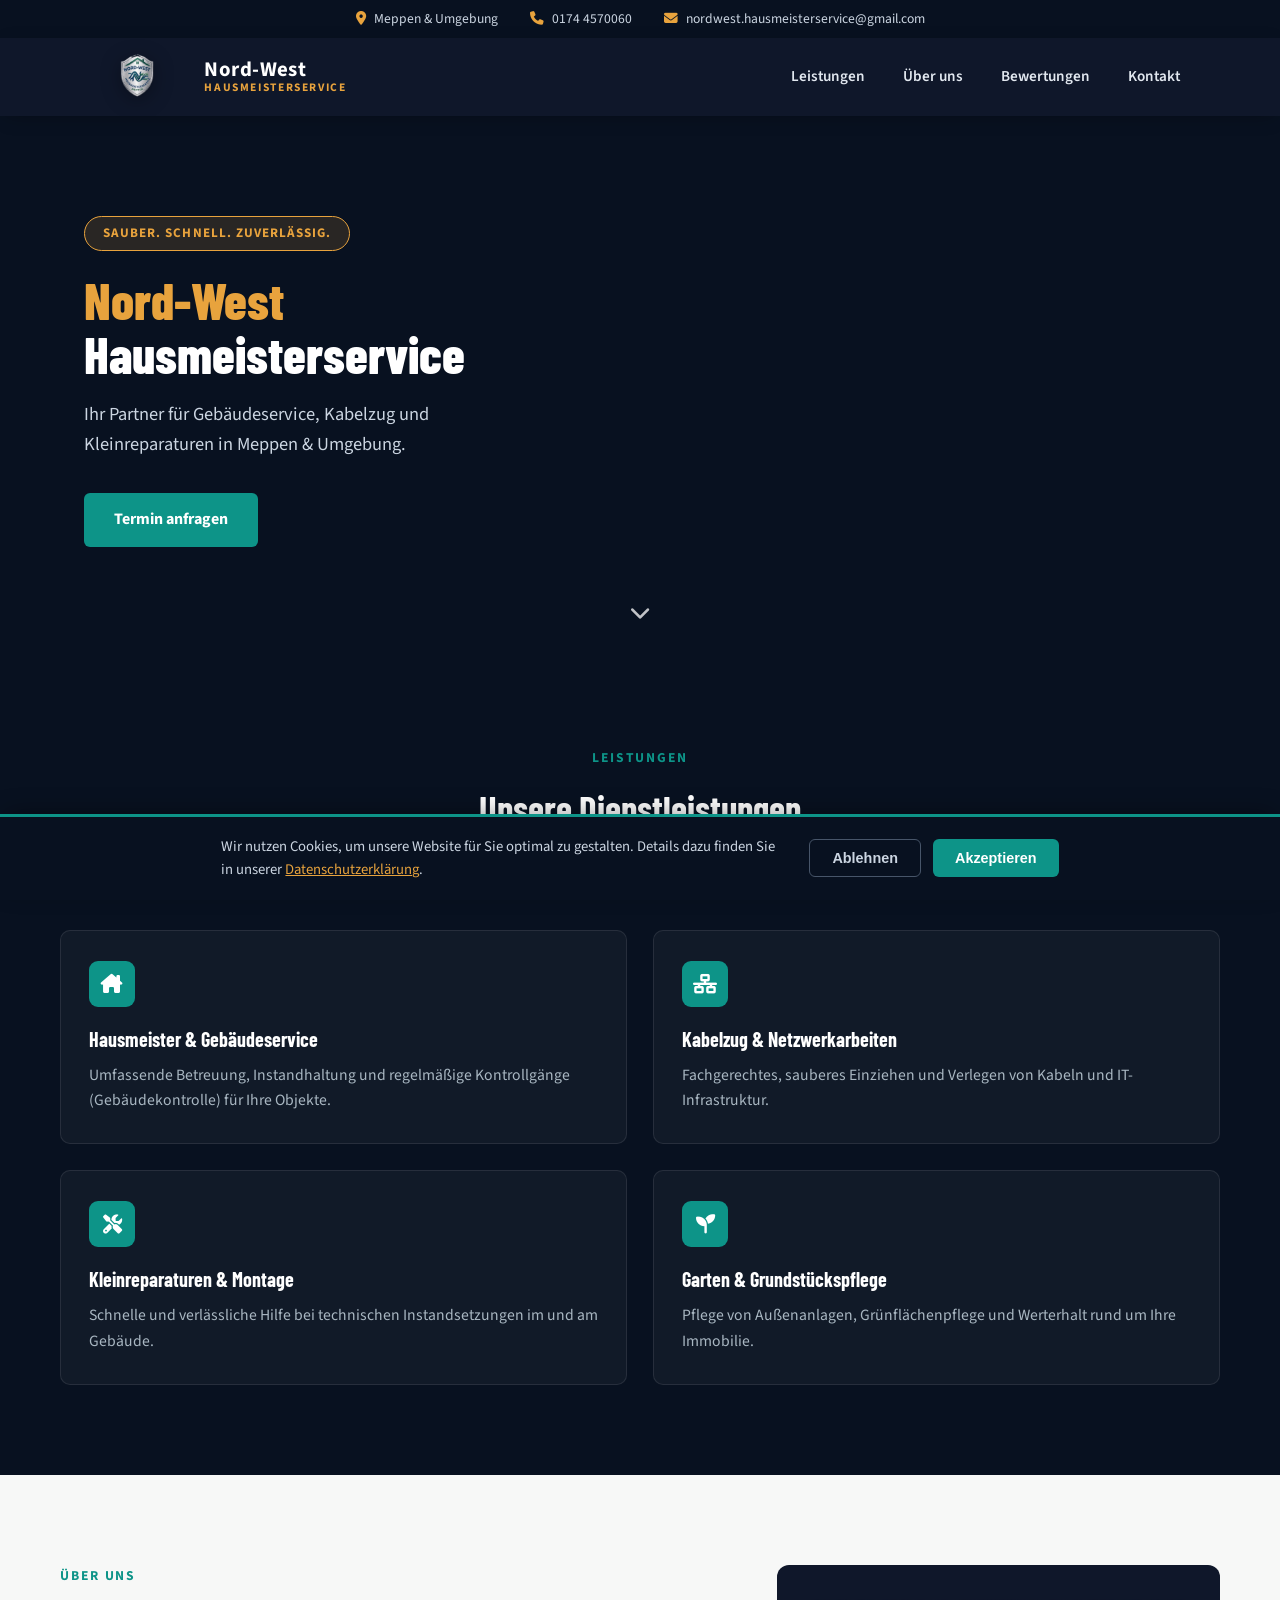
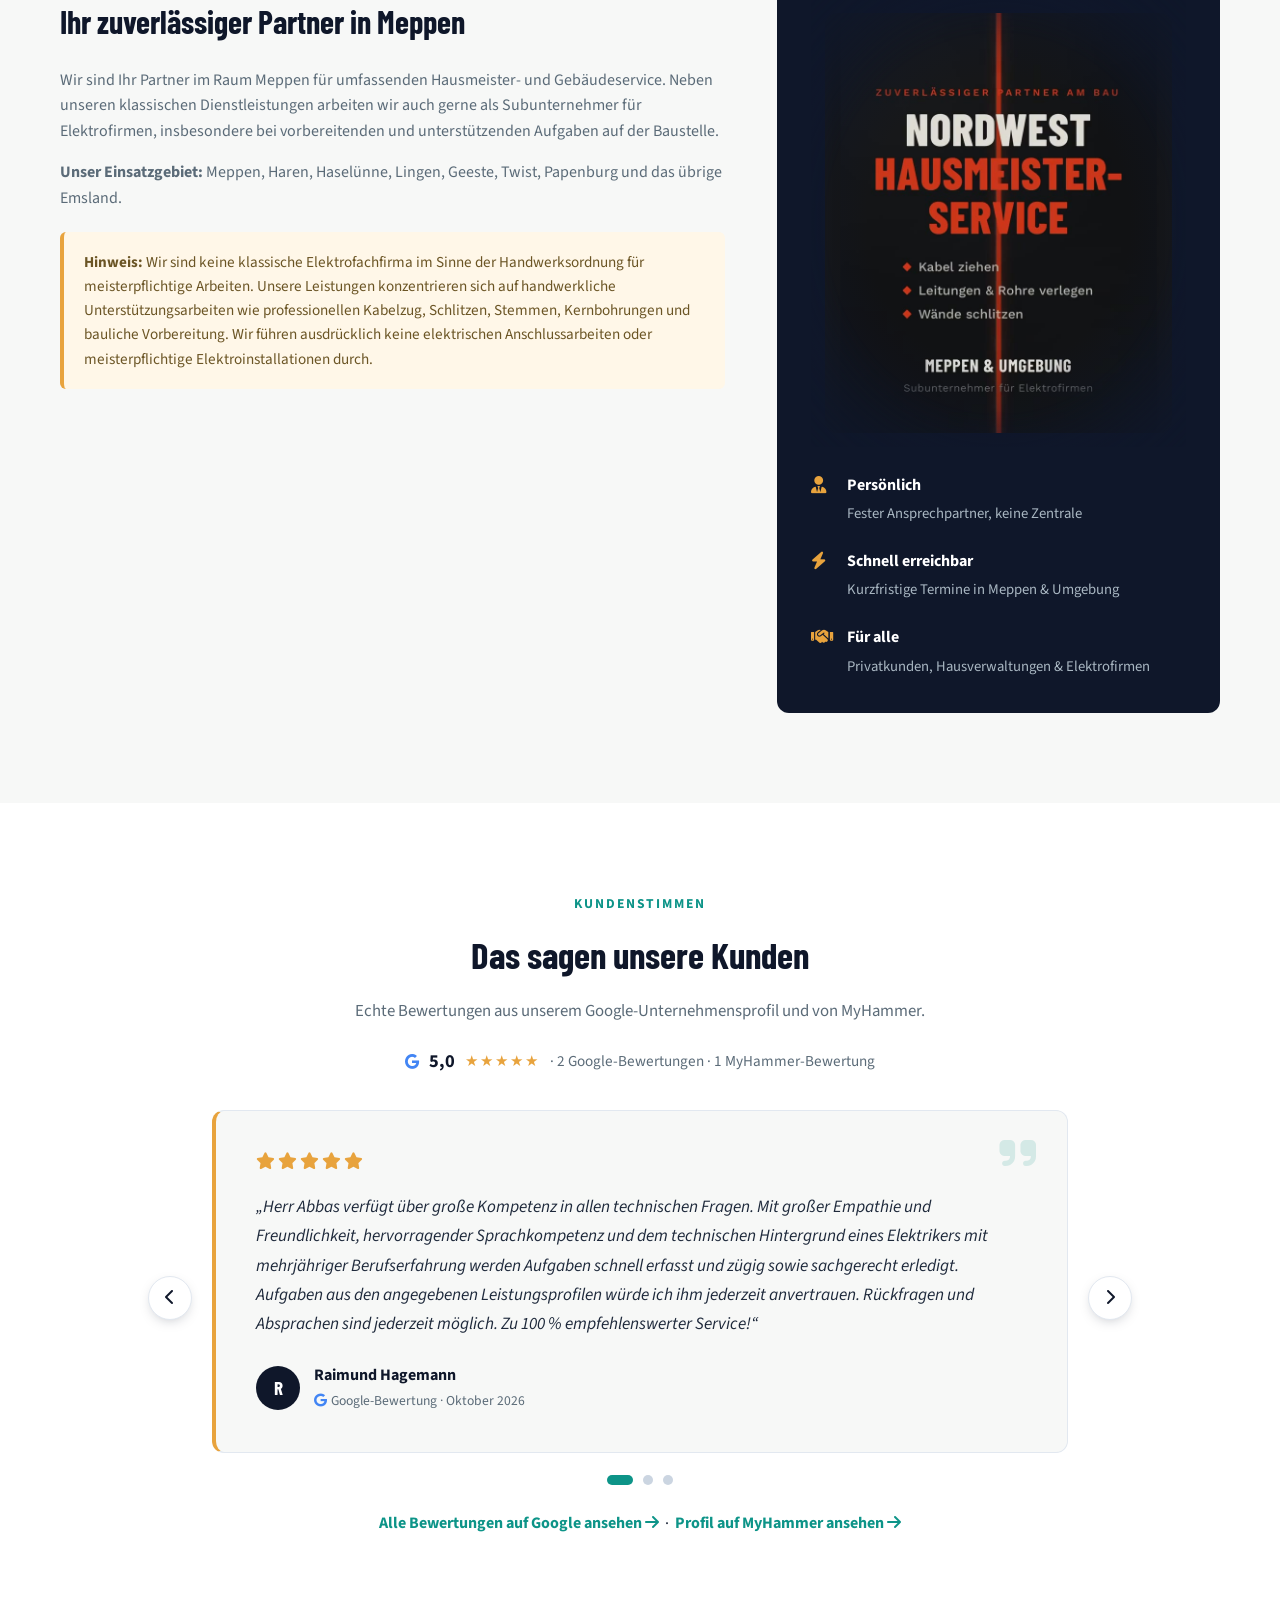
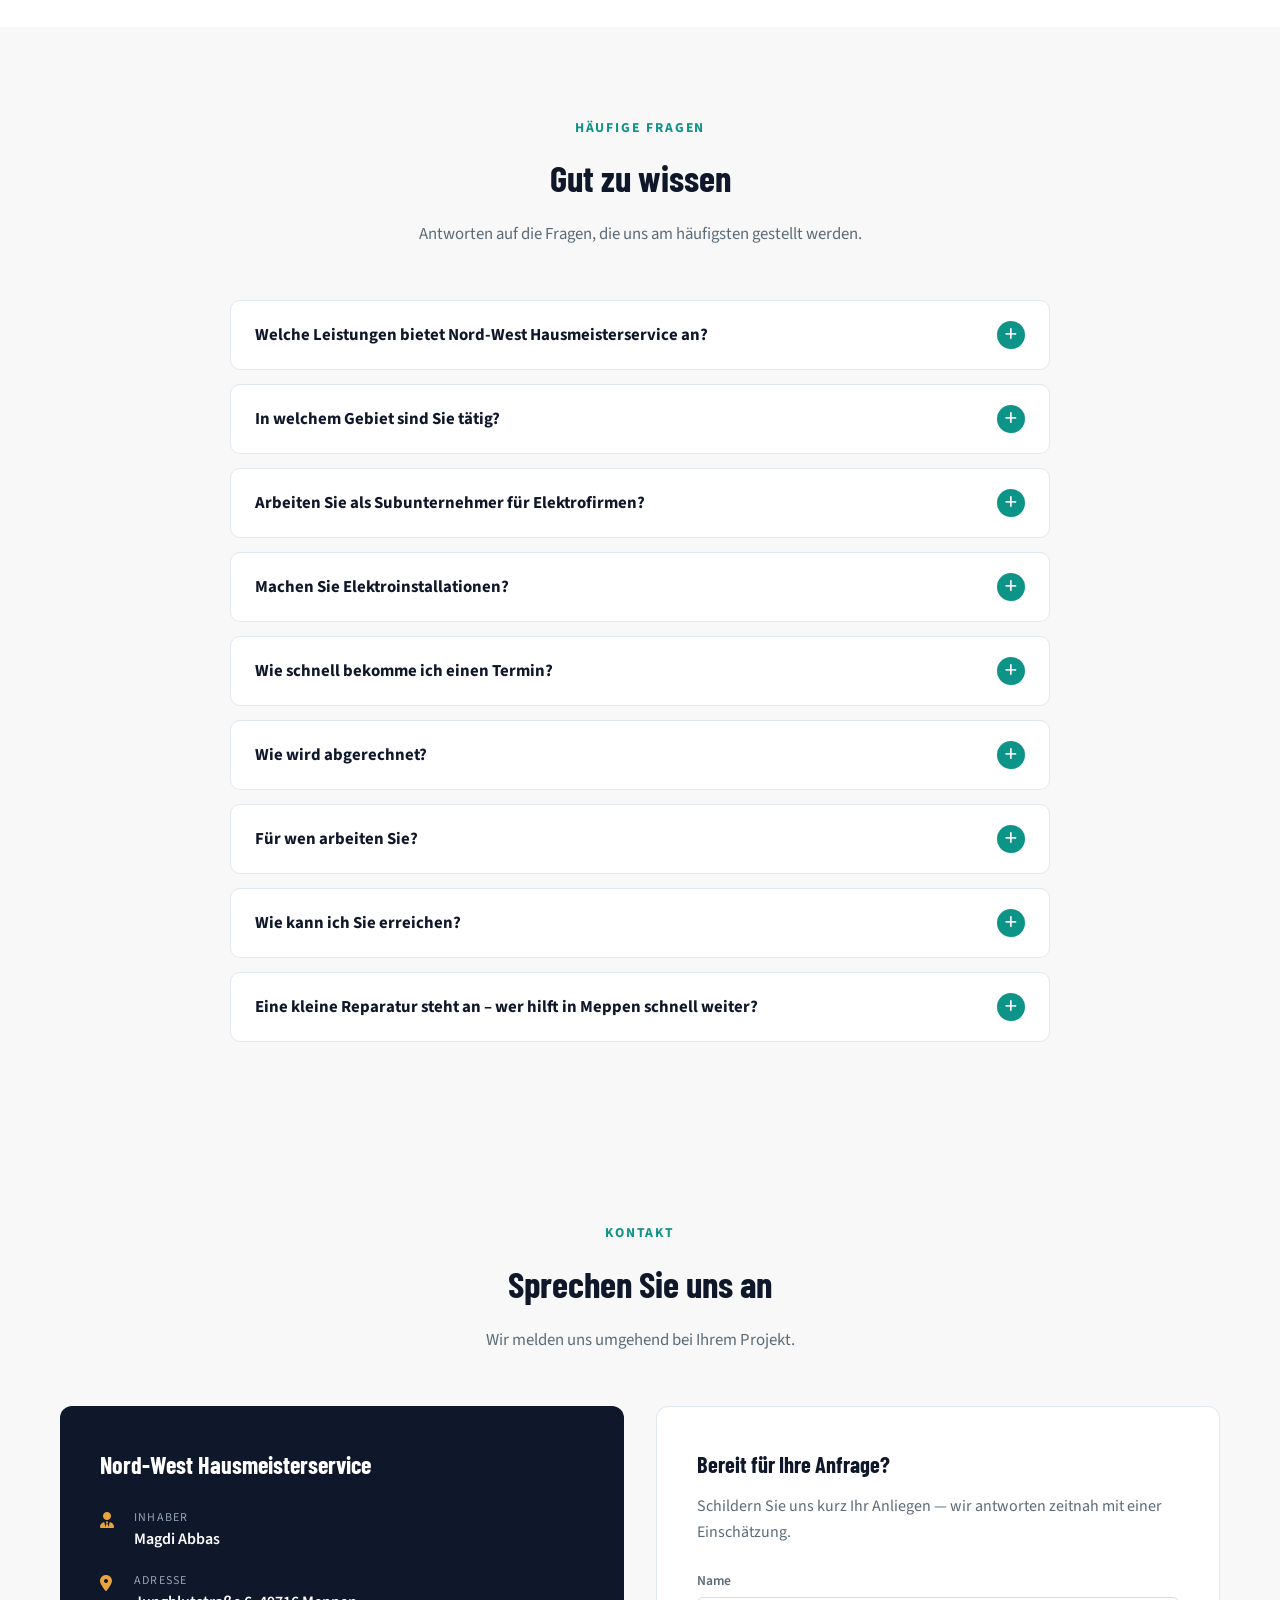
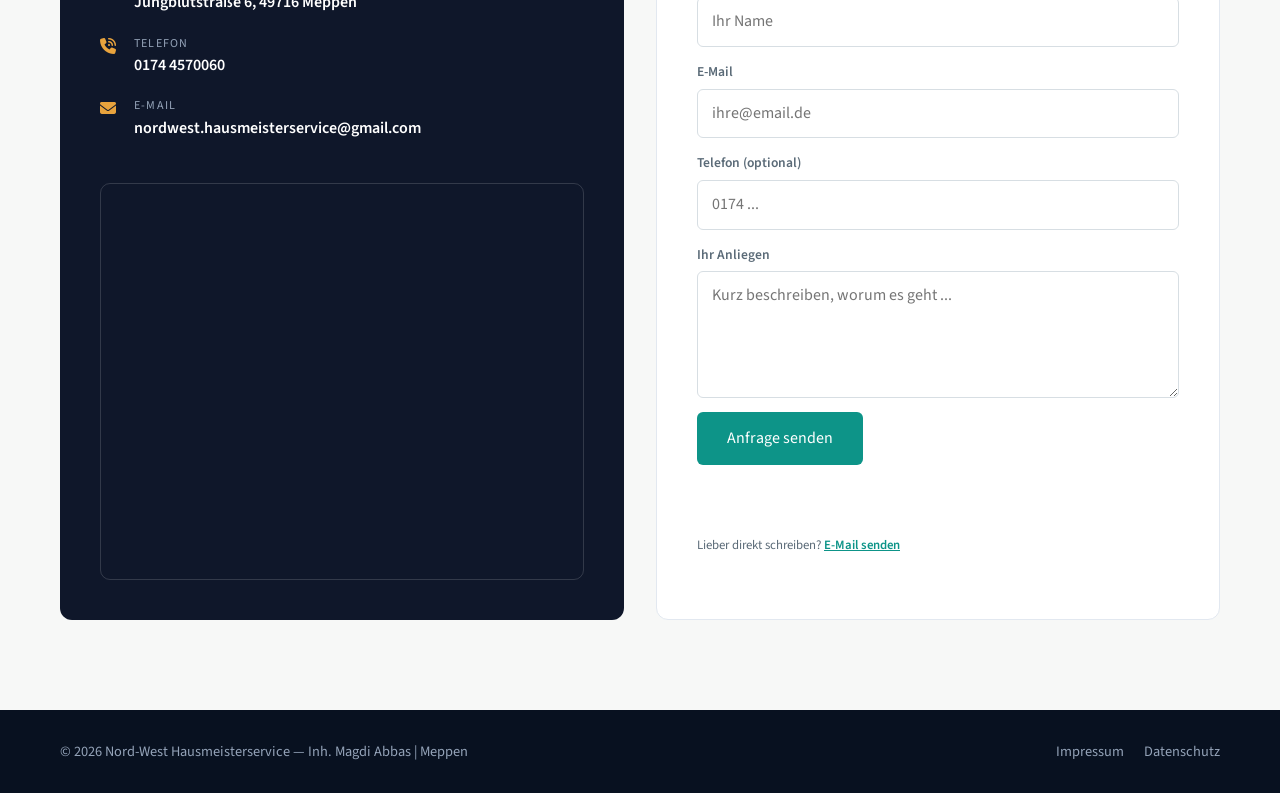
==== commit a3c91c2b: "Website: Home-Service-Overlay und Winterdienst entfernt, Bilder und Video komprimiert Co-Authored-By" ====
--- a/index.html
+++ b/index.html
@@ -492,7 +492,8 @@
   ],
   "openingHours": "Mo-Fr 08:00-18:00",
   "sameAs": [
-    "https://share.google/IcQr6sGk73zWNkkm2"
+    "https://share.google/O6Ea9qy3mqUB1dawO",
+    "https://www.my-hammer.de/auftragnehmer/nord-west-hausmeisterservice"
   ],
   "aggregateRating": {
     "@type": "AggregateRating",
@@ -639,16 +640,8 @@
         "@type": "Answer",
         "text": "Nord-West Hausmeisterservice aus Meppen übernimmt Kleinreparaturen & Montage im Haus und am Gebäude. Rufen Sie uns an oder schreiben Sie eine E-Mail – wir melden uns zeitnah mit einem kurzfristigen Termin zurück."
       }
-    },
-    {
-      "@type": "Question",
-      "name": "Bieten Sie auch Winterdienst in Meppen an?",
-      "acceptedAnswer": {
-        "@type": "Answer",
-        "text": "Winterdienst ist aktuell auf Anfrage und wird derzeit geprüft – er ist noch kein fester Bestandteil unseres Leistungsangebots. Bei Interesse sprechen Sie uns gerne direkt an."
-      }
     }
-  ]
+    ]
 }
 </script>
 </head>
@@ -686,22 +679,6 @@
     <img src="slider2.jpg" alt="" width="1600" height="1066">
   </div>
   <div class="hero-overlay"></div>
-  <div class="hero-mono" aria-hidden="true">
-    <span class="glass-word nw">
-      <span class="base">NW</span>
-      <span class="shine">NW</span>
-    </span>
-    <div class="words">
-      <span class="glass-word word-sm">
-        <span class="base">Home</span>
-        <span class="shine">Home</span>
-      </span>
-      <span class="glass-word word-sm">
-        <span class="base">Service</span>
-        <span class="shine">Service</span>
-      </span>
-    </div>
-  </div>
   <div class="hero-wrap">
     <div class="tagline">Sauber. Schnell. Zuverlässig.</div>
     <h1><span>Nord-West</span> Hausmeisterservice</h1>
@@ -894,10 +871,6 @@
         <summary>Eine kleine Reparatur steht an – wer hilft in Meppen schnell weiter?<span class="faq-icon"><i class="fa-solid fa-plus"></i></span></summary>
         <p>Nord-West Hausmeisterservice aus Meppen übernimmt Kleinreparaturen &amp; Montage im Haus und am Gebäude. Rufen Sie uns an oder schreiben Sie eine E-Mail – wir melden uns zeitnah mit einem kurzfristigen Termin zurück.</p>
       </details>
-      <details class="faq-item">
-        <summary>Bieten Sie auch Winterdienst in Meppen an?<span class="faq-icon"><i class="fa-solid fa-plus"></i></span></summary>
-        <p>Winterdienst ist aktuell auf Anfrage und wird derzeit geprüft – er ist noch kein fester Bestandteil unseres Leistungsangebots. Bei Interesse sprechen Sie uns gerne direkt an.</p>
-      </details>
     </div>
   </div>
 </section>
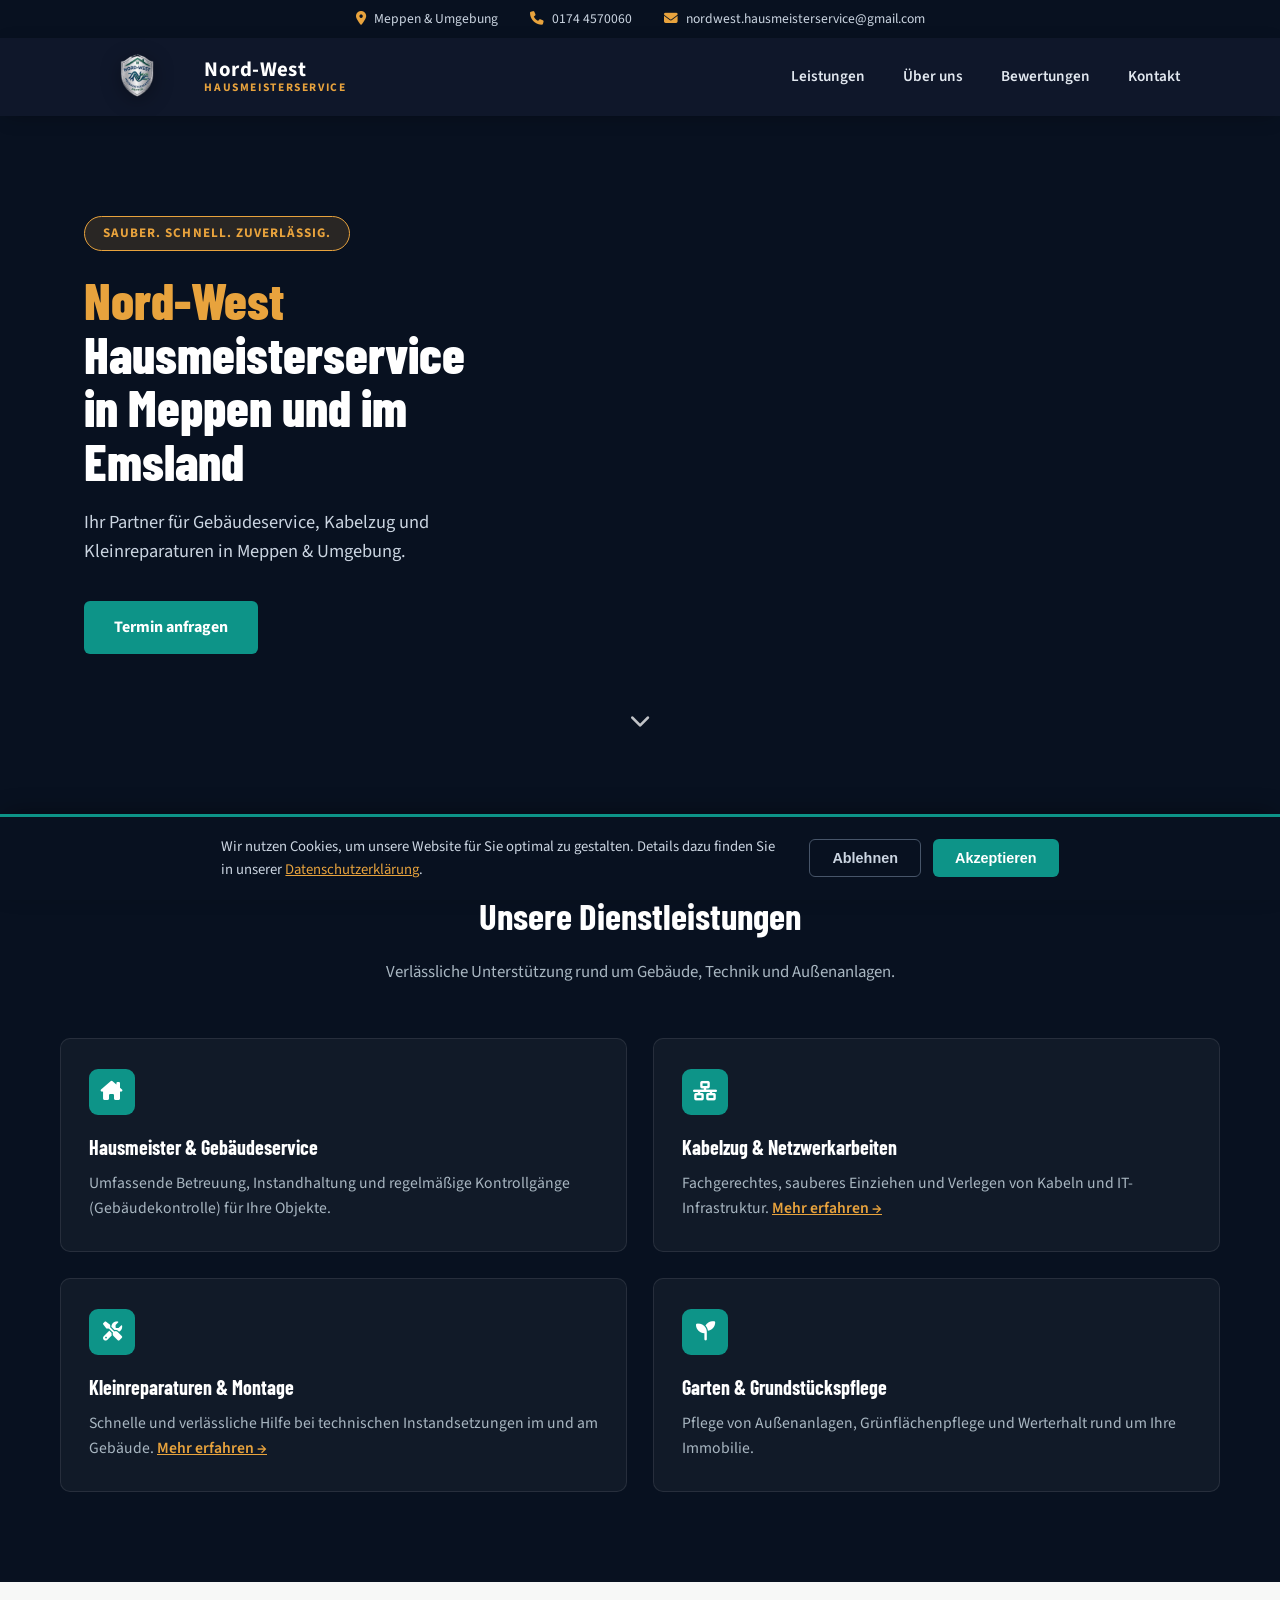
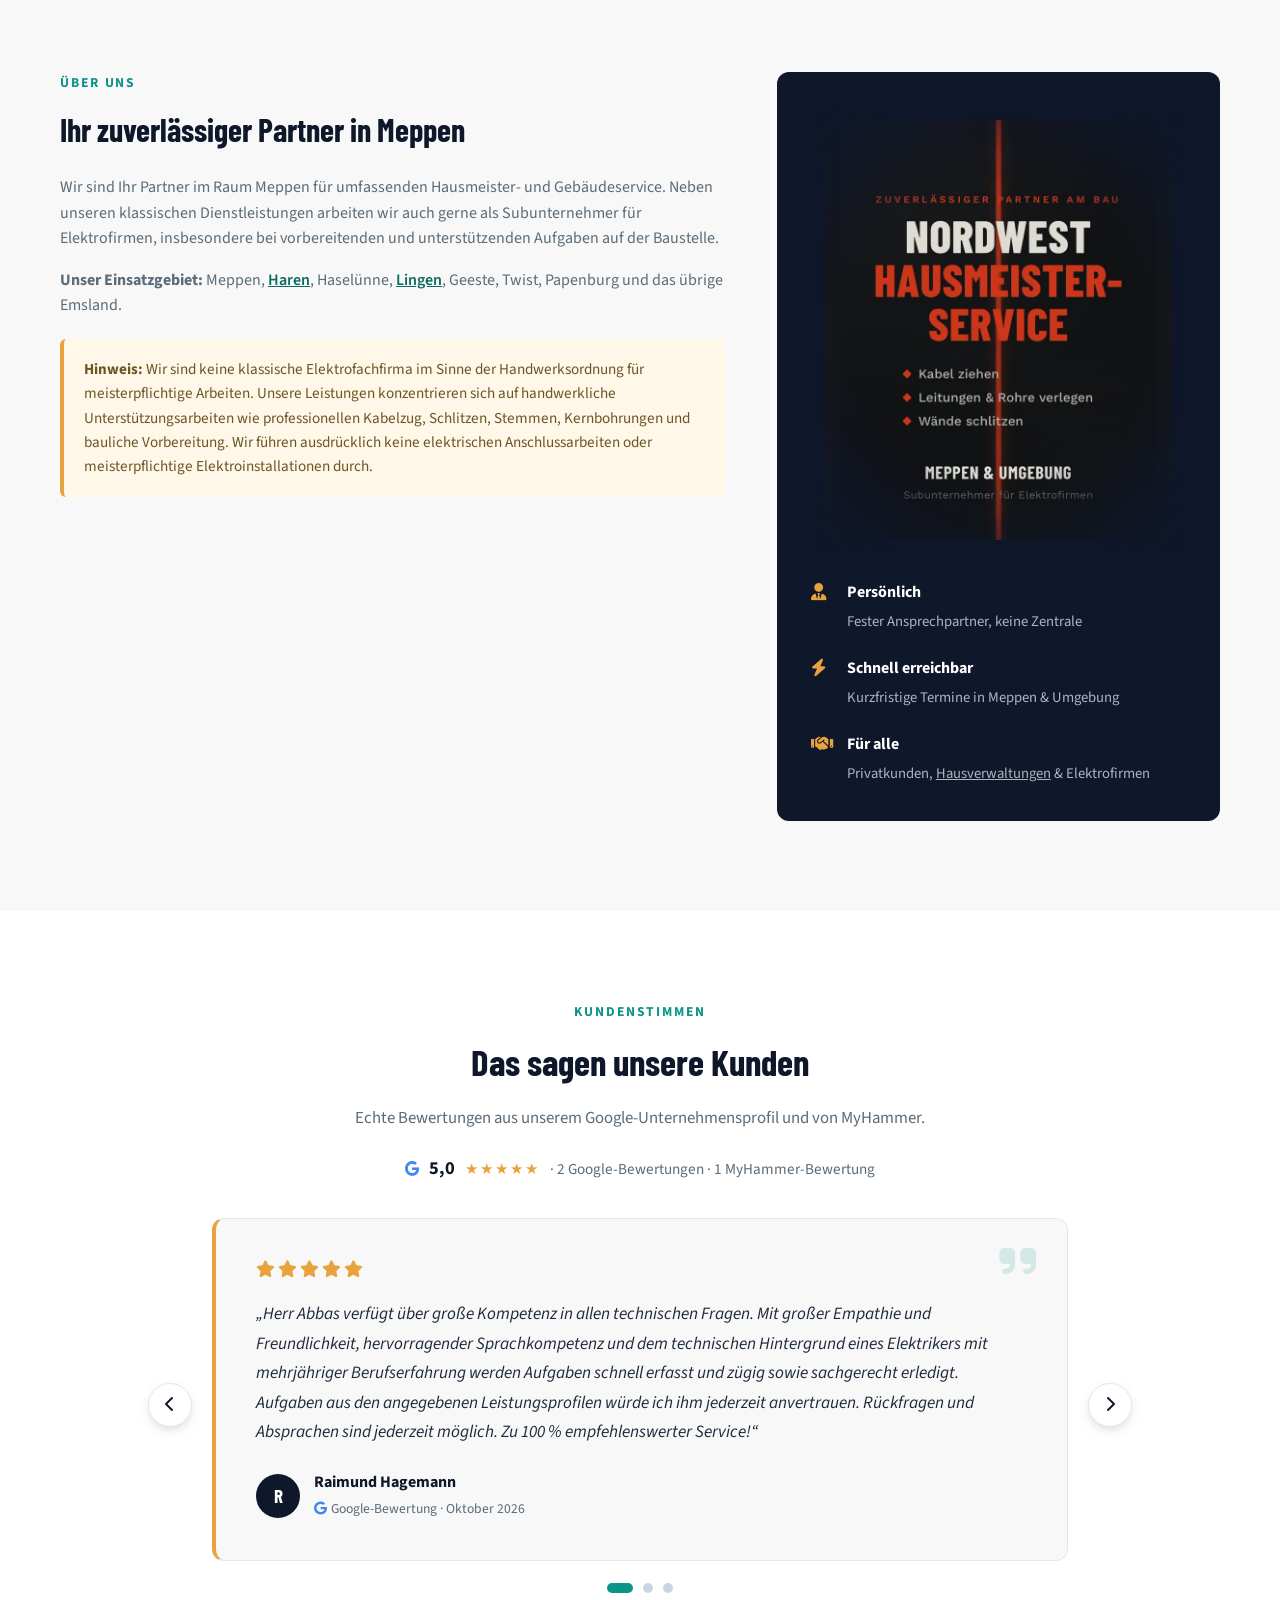
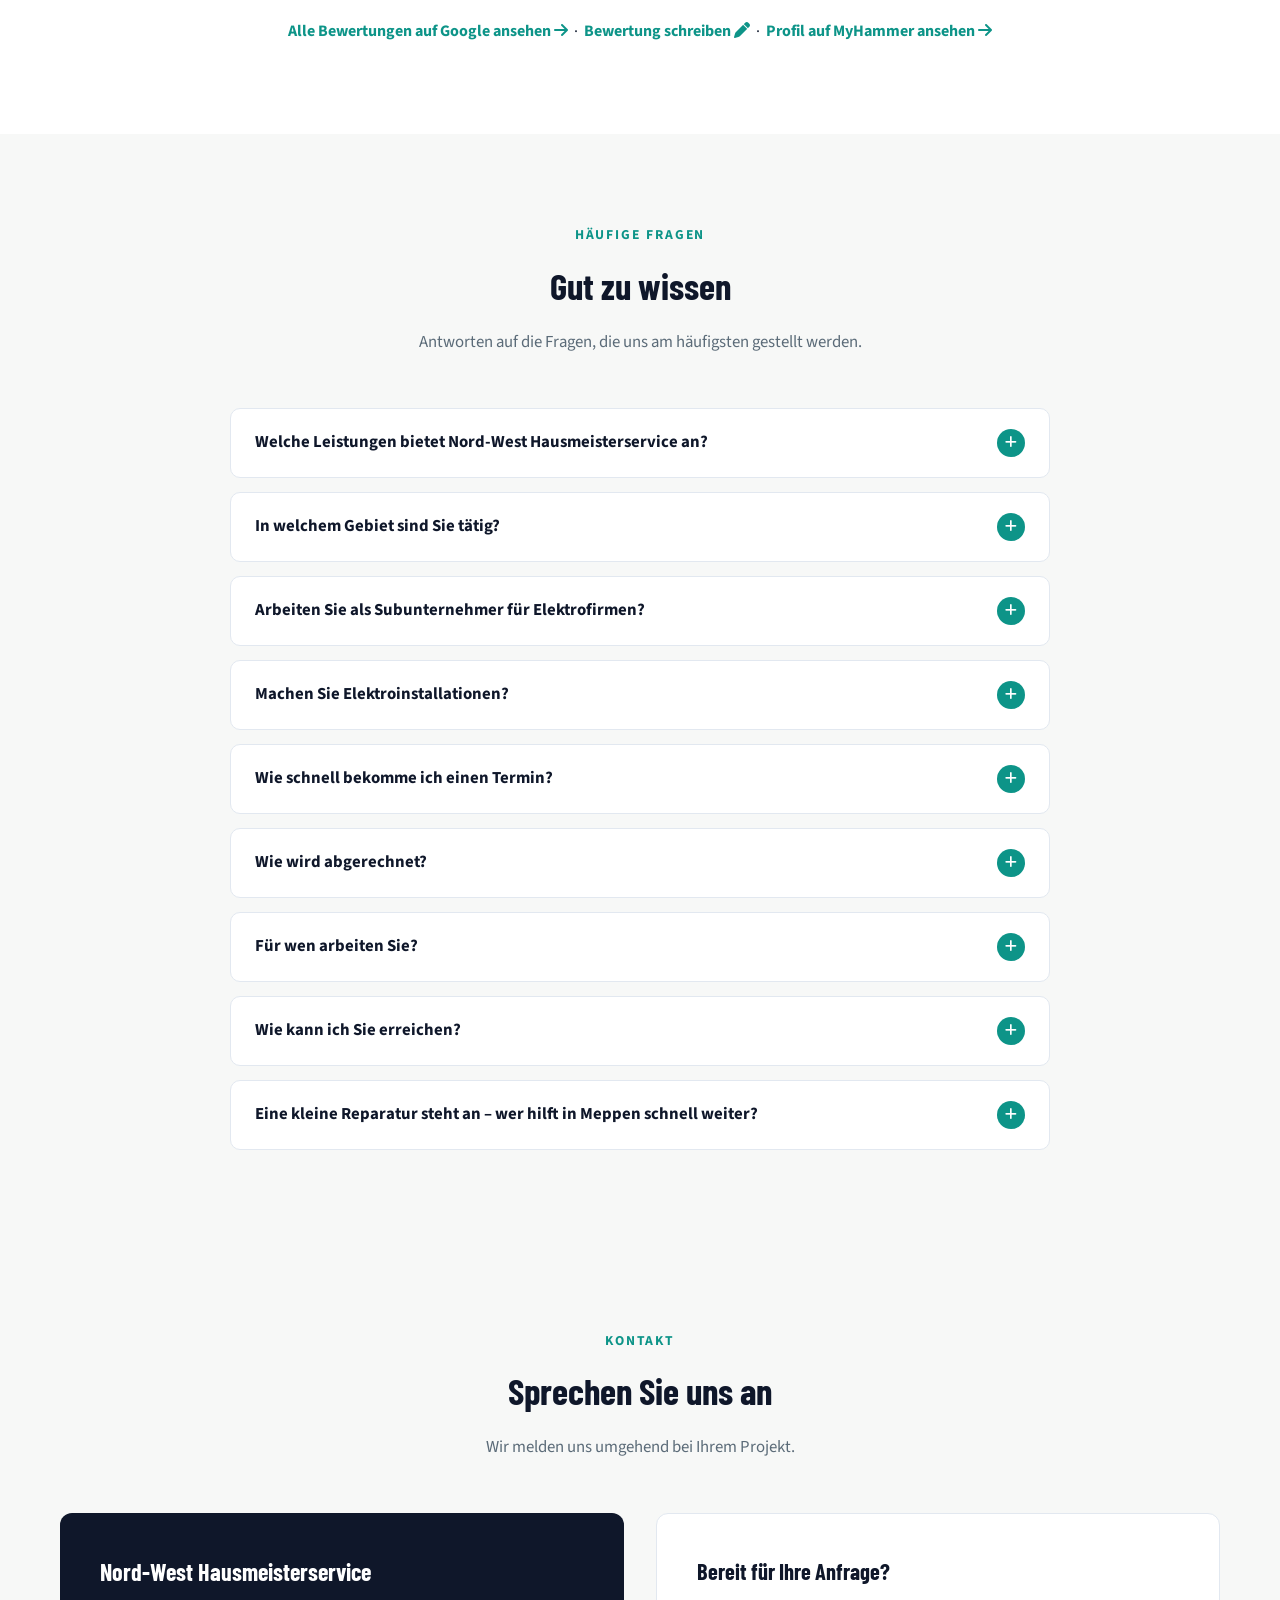
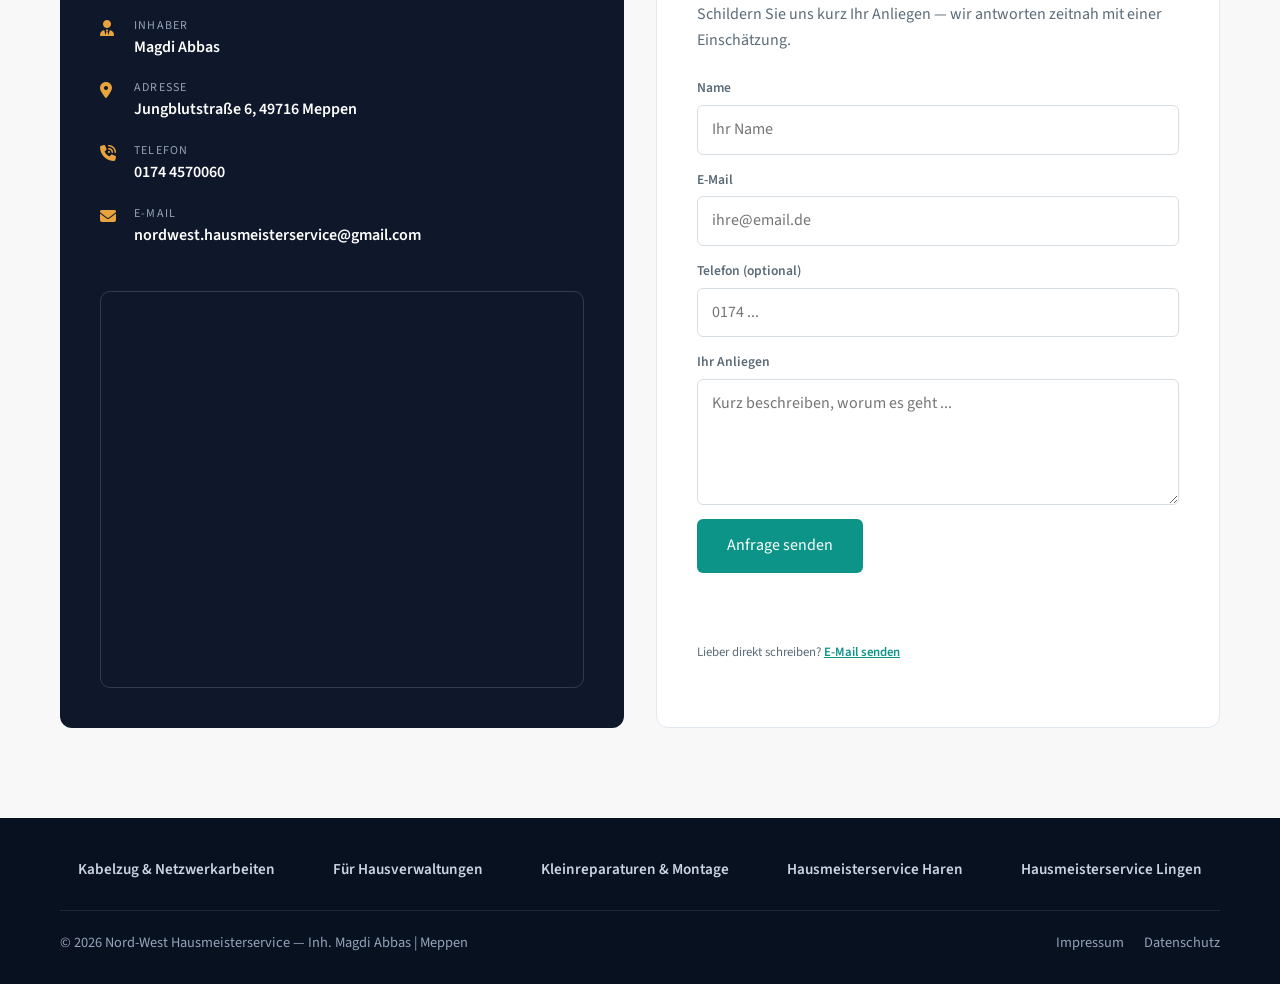
==== commit 51f9fd72: "Website: neue Unterseiten und Navigation, Home-Service-Overlay und Winterdienst entfernt, Bilder und" ====
--- a/index.html
+++ b/index.html
@@ -3,12 +3,12 @@
 <head>
 <meta charset="UTF-8">
 <meta name="viewport" content="width=device-width, initial-scale=1.0">
-<title>Nord-West Hausmeisterservice Meppen</title>
-<meta name="description" content="Hausmeisterservice Meppen: Gebäudeservice, Kabelzug, Kleinreparaturen & Gartenpflege für Meppen, Haren, Lingen & das Emsland.">
+<title>Hausmeisterservice Meppen · Kabelzug & Montage | Nord-West</title>
+<meta name="description" content="Hausmeisterservice Meppen: Gebäudeservice, Kabelzug, Kleinreparaturen & Gartenpflege für Meppen, Haren, Lingen und das Emsland. Jetzt Termin anfragen!">
 <link rel="canonical" href="https://magdim558-coder.github.io/nordwest-hausmeisterservice-website/">
 <meta property="og:type" content="business.business">
-<meta property="og:title" content="Nord-West Hausmeisterservice Meppen">
-<meta property="og:description" content="Hausmeisterservice Meppen: Gebäudeservice, Kabelzug, Kleinreparaturen & Gartenpflege für Meppen, Haren, Lingen & das Emsland.">
+<meta property="og:title" content="Hausmeisterservice Meppen · Kabelzug & Montage | Nord-West">
+<meta property="og:description" content="Hausmeisterservice Meppen: Gebäudeservice, Kabelzug, Kleinreparaturen & Gartenpflege für Meppen, Haren, Lingen und das Emsland. Jetzt Termin anfragen!">
 <meta property="og:image" content="https://magdim558-coder.github.io/nordwest-hausmeisterservice-website/logo.png">
 <meta property="og:url" content="https://magdim558-coder.github.io/nordwest-hausmeisterservice-website/">
 <meta property="og:locale" content="de_DE">
@@ -125,90 +125,6 @@
     background:transparent;
   }
 
-
-  /* ---- hero decoration: NW / Home Service as solid, always-legible
-     glass lettering -- the "glass" reads through a light reflection that
-     travels across each word (like sunlight crossing an engraved pane),
-     not through transparency of the letters themselves. Motion is a
-     gentle sway/float, never a rotation past front-on, so it never goes
-     edge-on and unreadable. No panel behind it -- it floats free. ---- */
-  .hero-mono{
-    position:absolute; z-index:1;
-    top:50%; right:7%;
-    transform:translateY(-50%);
-    pointer-events:none;
-    display:flex; flex-direction:column; align-items:center; gap:10px;
-    perspective:800px;
-  }
-  .glass-word{
-    position:relative; display:inline-block;
-    font-family:'Barlow Condensed', sans-serif; font-weight:800;
-    line-height:1; letter-spacing:-.01em;
-    animation:heroSway 6.5s ease-in-out infinite;
-  }
-  .glass-word .base{
-    display:block; color:rgba(255,255,255,.92);
-    text-shadow:
-      0 1px 2px rgba(0,0,0,.5),
-      0 10px 20px rgba(0,0,0,.4);
-  }
-  .glass-word .shine{
-    position:absolute; inset:0; margin:0;
-    background:linear-gradient(100deg,
-      transparent 25%, rgba(255,255,255,.15) 42%,
-      #fff 50%, rgba(255,255,255,.15) 58%, transparent 75%);
-    background-size:260% 100%;
-    -webkit-background-clip:text; background-clip:text;
-    color:transparent; -webkit-text-fill-color:transparent;
-    -webkit-box-decoration-break:clone;
-    animation:heroShine 6s ease-in-out infinite;
-  }
-  @supports not ((-webkit-background-clip:text) or (background-clip:text)){
-    .glass-word .shine{ display:none; }
-  }
-  .nw{ font-size:6.8rem; }
-  .nw{ animation-delay:0s; }
-  .nw .shine{ animation-delay:.2s; }
-  .nw .base{
-    color:var(--amber);
-    text-shadow:
-      0 1px 2px rgba(0,0,0,.55),
-      0 10px 22px rgba(0,0,0,.4);
-  }
-  .nw .shine{
-    background:linear-gradient(100deg,
-      transparent 25%, rgba(255,244,220,.25) 42%,
-      #fff8ec 50%, rgba(255,244,220,.25) 58%, transparent 75%);
-    background-size:260% 100%;
-  }
-  .words{ display:flex; gap:6px; }
-  .word-sm{ font-size:2.35rem; }
-  .word-sm:nth-of-type(1){ animation-delay:.9s; }
-  .word-sm:nth-of-type(1) .shine{ animation-delay:1.1s; }
-  .word-sm:nth-of-type(2){ animation-delay:1.5s; }
-  .word-sm:nth-of-type(2) .shine{ animation-delay:1.7s; }
-
-  @keyframes heroShine{
-    0%   { background-position:150% 0; }
-    38%  { background-position:-50% 0; }
-    100% { background-position:-50% 0; }
-  }
-  @keyframes heroSway{
-    0%, 100% { transform:rotateY(-46deg); }
-    50%      { transform:rotateY(46deg); }
-  }
-  @media (prefers-reduced-motion: reduce){
-    .glass-word{ animation:none; }
-    .glass-word .shine{ animation:none; background-position:20% 0; }
-  }
-  @media (max-width: 1000px){
-    .hero-mono{
-      position:static; transform:none;
-      width:100%; padding-top:32px;
-    }
-    .nw{ font-size:3.6rem; }
-    .word-sm{ font-size:1.5rem; }
-  }
   .hero-wrap{
     max-width:1160px;margin:0 auto;padding:100px 24px 110px;
     position:relative;z-index:2;
@@ -433,8 +349,16 @@
   .cf-status.err{color:#b5453a;font-weight:600;}
 
   footer{background:var(--navy-deep);color:#94a3b8;padding:30px 24px;}
-  .footer-wrap{
-    max-width:1160px;margin:0 auto;display:flex;justify-content:space-between;
+  .footer-wrap{ max-width:1160px;margin:0 auto; }
+  .footer-nav{
+    display:flex;flex-wrap:wrap;gap:10px 26px;justify-content:center;
+    padding-bottom:20px;margin-bottom:20px;border-bottom:1px solid rgba(255,255,255,.1);
+    font-size:.88rem;
+  }
+  .footer-nav a{color:#cbd5e1;text-decoration:none;}
+  .footer-nav a:hover{color:var(--amber);}
+  .footer-bottom{
+    display:flex;justify-content:space-between;
     align-items:center;flex-wrap:wrap;gap:14px;font-size:.9rem;
   }
   .footer-links{display:flex;gap:20px;}
@@ -614,7 +538,7 @@
       "name": "Wie wird abgerechnet?",
       "acceptedAnswer": {
         "@type": "Answer",
-        "text": "Die Abrechnung erfolgt nach Stunden zzgl. Fahrtkosten. Den genauen Preis für Ihr Vorhaben nennen wir Ihnen gerne nach einer kurzen Einschätzung."
+        "text": "Transparente Abrechnung nach Stunden, keine versteckten Kosten: Wir rechnen nach Stunden zzgl. Fahrtkosten ab. Den genauen Aufwand für Ihr Vorhaben nennen wir Ihnen gerne nach einer kurzen Einschätzung."
       }
     },
     {
@@ -641,7 +565,7 @@
         "text": "Nord-West Hausmeisterservice aus Meppen übernimmt Kleinreparaturen & Montage im Haus und am Gebäude. Rufen Sie uns an oder schreiben Sie eine E-Mail – wir melden uns zeitnah mit einem kurzfristigen Termin zurück."
       }
     }
-    ]
+  ]
 }
 </script>
 </head>
@@ -674,14 +598,14 @@
 
 <div class="hero">
   <div class="hero-bg">
-    <img src="pic2.jpg" alt="" width="1920" height="1273">
-    <img src="pic3.jpg" alt="" width="384" height="512">
-    <img src="slider2.jpg" alt="" width="1600" height="1066">
+    <img src="pic2.jpg" alt="Geöffneter Sicherungskasten mit Sicherungsautomaten an einer Wand" width="1920" height="1273">
+    <img src="pic3.jpg" alt="Glasfaser-Verteilerdose mit eingezogenen Kabeln in einer Wandnische" width="384" height="512">
+    <img src="slider2.jpg" alt="Netzwerk-Patchpanel mit zahlreichen blauen Kabeln in einem Serverschrank" width="1600" height="1066">
   </div>
   <div class="hero-overlay"></div>
   <div class="hero-wrap">
     <div class="tagline">Sauber. Schnell. Zuverlässig.</div>
-    <h1><span>Nord-West</span> Hausmeisterservice</h1>
+    <h1><span>Nord-West</span> Hausmeisterservice in Meppen und im Emsland</h1>
     <p>Ihr Partner für Gebäudeservice, Kabelzug und Kleinreparaturen in Meppen &amp; Umgebung.</p>
     <a class="btn" href="#kontakt">Termin anfragen</a>
   </div>
@@ -703,13 +627,13 @@
       </div>
       <div class="service-card">
         <div class="icon"><i class="fa-solid fa-network-wired"></i></div>
-        <h3>Kabelzug &amp; Netzwerkarbeiten</h3>
-        <p>Fachgerechtes, sauberes Einziehen und Verlegen von Kabeln und IT-Infrastruktur.</p>
+        <h3><a href="kabelzug-netzwerkarbeiten.html" style="color:inherit;text-decoration:none;">Kabelzug &amp; Netzwerkarbeiten</a></h3>
+        <p>Fachgerechtes, sauberes Einziehen und Verlegen von Kabeln und IT-Infrastruktur. <a href="kabelzug-netzwerkarbeiten.html" style="color:var(--amber);font-weight:600;">Mehr erfahren →</a></p>
       </div>
       <div class="service-card">
         <div class="icon"><i class="fa-solid fa-screwdriver-wrench"></i></div>
-        <h3>Kleinreparaturen &amp; Montage</h3>
-        <p>Schnelle und verlässliche Hilfe bei technischen Instandsetzungen im und am Gebäude.</p>
+        <h3><a href="kleinreparaturen-montage.html" style="color:inherit;text-decoration:none;">Kleinreparaturen &amp; Montage</a></h3>
+        <p>Schnelle und verlässliche Hilfe bei technischen Instandsetzungen im und am Gebäude. <a href="kleinreparaturen-montage.html" style="color:var(--amber);font-weight:600;">Mehr erfahren →</a></p>
       </div>
       <div class="service-card">
         <div class="icon"><i class="fa-solid fa-seedling"></i></div>
@@ -727,7 +651,7 @@
         <div class="kicker">Über uns</div>
         <h2>Ihr zuverlässiger Partner in Meppen</h2>
         <p>Wir sind Ihr Partner im Raum Meppen für umfassenden Hausmeister- und Gebäudeservice. Neben unseren klassischen Dienstleistungen arbeiten wir auch gerne als Subunternehmer für Elektrofirmen, insbesondere bei vorbereitenden und unterstützenden Aufgaben auf der Baustelle.</p>
-        <p><strong>Unser Einsatzgebiet:</strong> Meppen, Haren, Haselünne, Lingen, Geeste, Twist, Papenburg und das übrige Emsland.</p>
+        <p><strong>Unser Einsatzgebiet:</strong> Meppen, <a href="hausmeisterservice-haren.html" style="color:var(--teal-dark);font-weight:600;">Haren</a>, Haselünne, <a href="hausmeisterservice-lingen.html" style="color:var(--teal-dark);font-weight:600;">Lingen</a>, Geeste, Twist, Papenburg und das übrige Emsland.</p>
         <div class="note">
           <strong>Hinweis:</strong> Wir sind keine klassische Elektrofachfirma im Sinne der Handwerksordnung für meisterpflichtige Arbeiten. Unsere Leistungen konzentrieren sich auf handwerkliche Unterstützungsarbeiten wie professionellen Kabelzug, Schlitzen, Stemmen, Kernbohrungen und bauliche Vorbereitung. Wir führen ausdrücklich keine elektrischen Anschlussarbeiten oder meisterpflichtige Elektroinstallationen durch.
         </div>
@@ -740,7 +664,7 @@
         </div>
         <div class="row"><i class="fa-solid fa-user-tie"></i><div><strong>Persönlich</strong><span>Fester Ansprechpartner, keine Zentrale</span></div></div>
         <div class="row"><i class="fa-solid fa-bolt"></i><div><strong>Schnell erreichbar</strong><span>Kurzfristige Termine in Meppen &amp; Umgebung</span></div></div>
-        <div class="row"><i class="fa-solid fa-handshake"></i><div><strong>Für alle</strong><span>Privatkunden, Hausverwaltungen &amp; Elektrofirmen</span></div></div>
+        <div class="row"><i class="fa-solid fa-handshake"></i><div><strong>Für alle</strong><span>Privatkunden, <a href="hausverwaltungen.html" style="color:inherit;text-decoration:underline;">Hausverwaltungen</a> &amp; Elektrofirmen</span></div></div>
       </div>
     </div>
   </div>
@@ -800,6 +724,7 @@
     </div>
     <div class="reviews-more">
       <a href="https://share.google/IcQr6sGk73zWNkkm2" target="_blank" rel="noopener">Alle Bewertungen auf Google ansehen <i class="fa-solid fa-arrow-right"></i></a>
+      &nbsp;·&nbsp; <a href="https://g.page/r/CdGRdU1FzFpJEBM/review" target="_blank" rel="noopener">Bewertung schreiben <i class="fa-solid fa-pen"></i></a>
       &nbsp;·&nbsp; <a href="https://www.my-hammer.de/auftragnehmer/nord-west-hausmeisterservice" target="_blank" rel="noopener">Profil auf MyHammer ansehen <i class="fa-solid fa-arrow-right"></i></a>
     </div>
   </div>
@@ -857,7 +782,7 @@
       </details>
       <details class="faq-item">
         <summary>Wie wird abgerechnet?<span class="faq-icon"><i class="fa-solid fa-plus"></i></span></summary>
-        <p>Die Abrechnung erfolgt nach Stunden zzgl. Fahrtkosten. Den genauen Preis für Ihr Vorhaben nennen wir Ihnen gerne nach einer kurzen Einschätzung.</p>
+        <p>Transparente Abrechnung nach Stunden, keine versteckten Kosten: Wir rechnen nach Stunden zzgl. Fahrtkosten ab. Den genauen Aufwand für Ihr Vorhaben nennen wir Ihnen gerne nach einer kurzen Einschätzung.</p>
       </details>
       <details class="faq-item">
         <summary>Für wen arbeiten Sie?<span class="faq-icon"><i class="fa-solid fa-plus"></i></span></summary>
@@ -934,10 +859,19 @@
 
 <footer>
   <div class="footer-wrap">
-    <div>&copy; 2026 Nord-West Hausmeisterservice — Inh. Magdi Abbas | Meppen</div>
-    <div class="footer-links">
-      <a href="rechtliches.html#impressum">Impressum</a>
-      <a href="rechtliches.html#datenschutz">Datenschutz</a>
+    <nav class="footer-nav" aria-label="Weitere Seiten">
+      <a href="kabelzug-netzwerkarbeiten.html">Kabelzug &amp; Netzwerkarbeiten</a>
+      <a href="hausverwaltungen.html">Für Hausverwaltungen</a>
+      <a href="kleinreparaturen-montage.html">Kleinreparaturen &amp; Montage</a>
+      <a href="hausmeisterservice-haren.html">Hausmeisterservice Haren</a>
+      <a href="hausmeisterservice-lingen.html">Hausmeisterservice Lingen</a>
+    </nav>
+    <div class="footer-bottom">
+      <div>&copy; 2026 Nord-West Hausmeisterservice — Inh. Magdi Abbas | Meppen</div>
+      <div class="footer-links">
+        <a href="rechtliches.html#impressum">Impressum</a>
+        <a href="rechtliches.html#datenschutz">Datenschutz</a>
+      </div>
     </div>
   </div>
 </footer>
